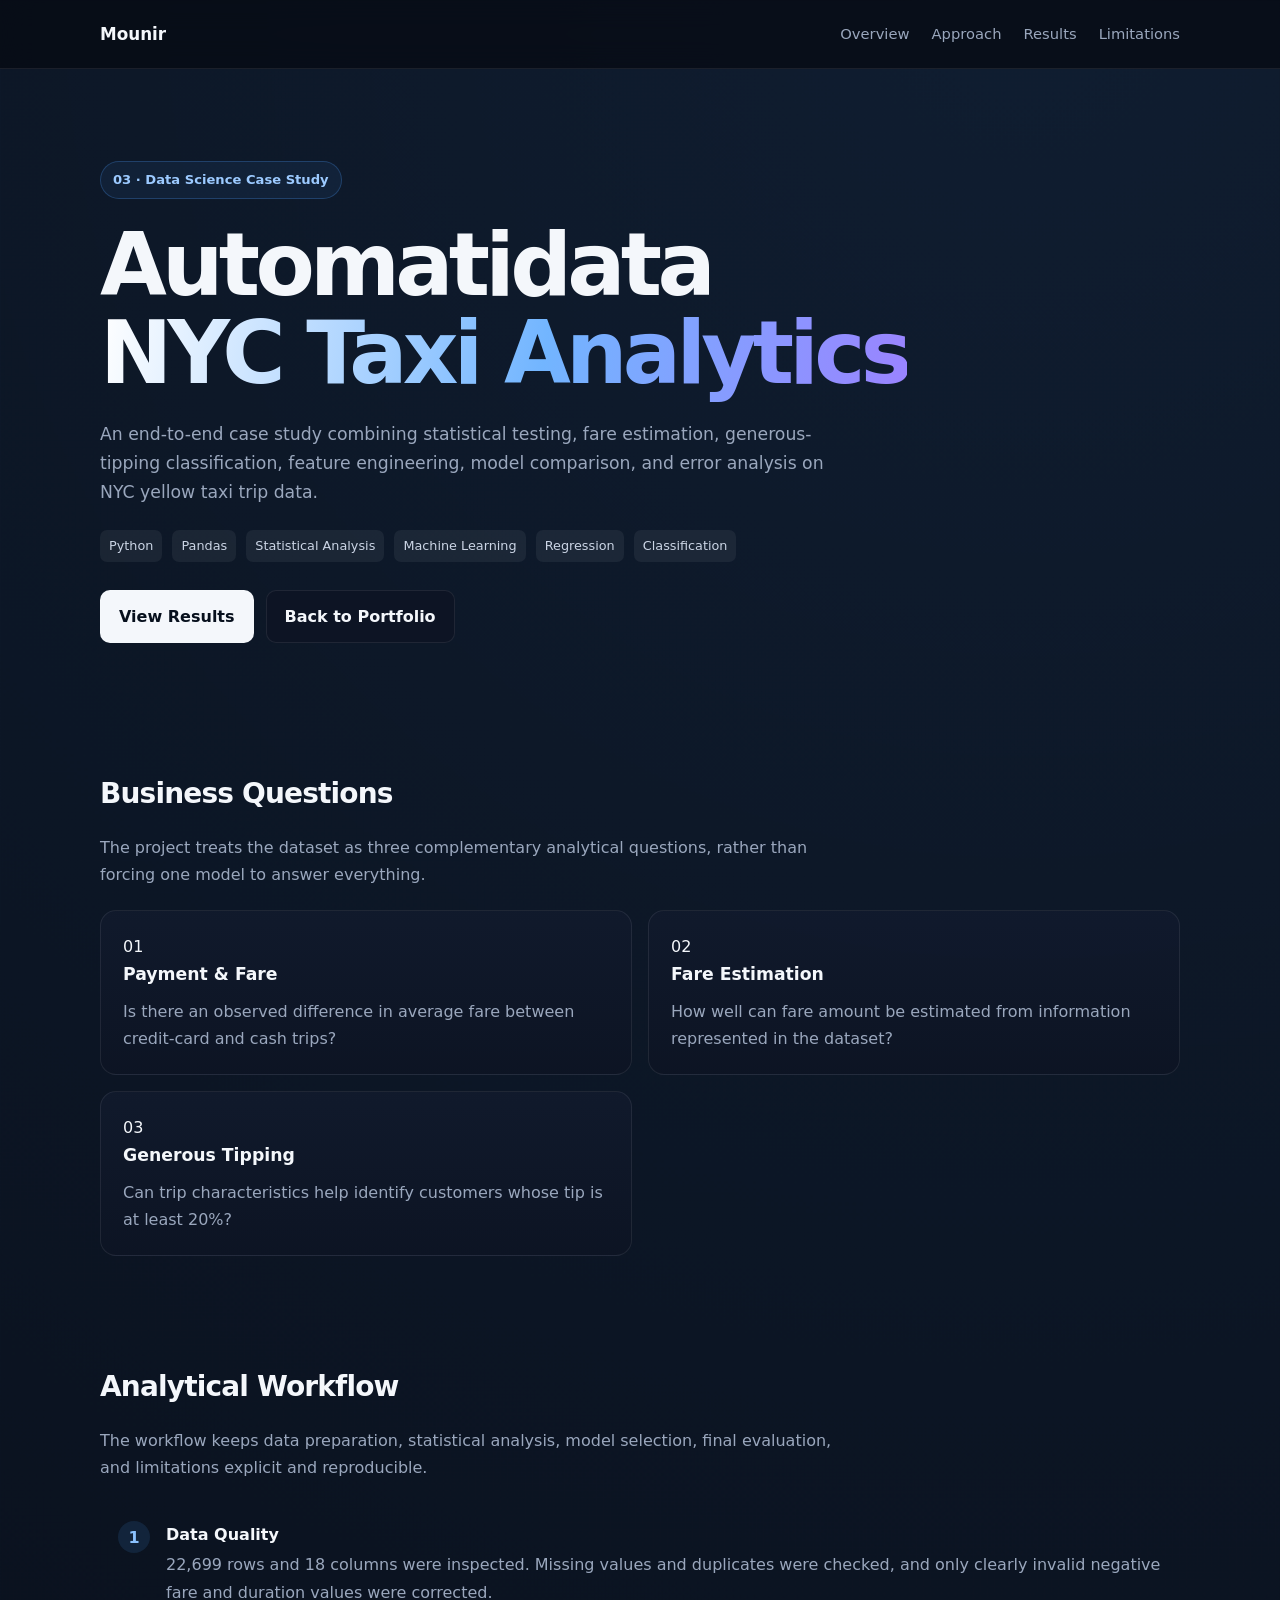
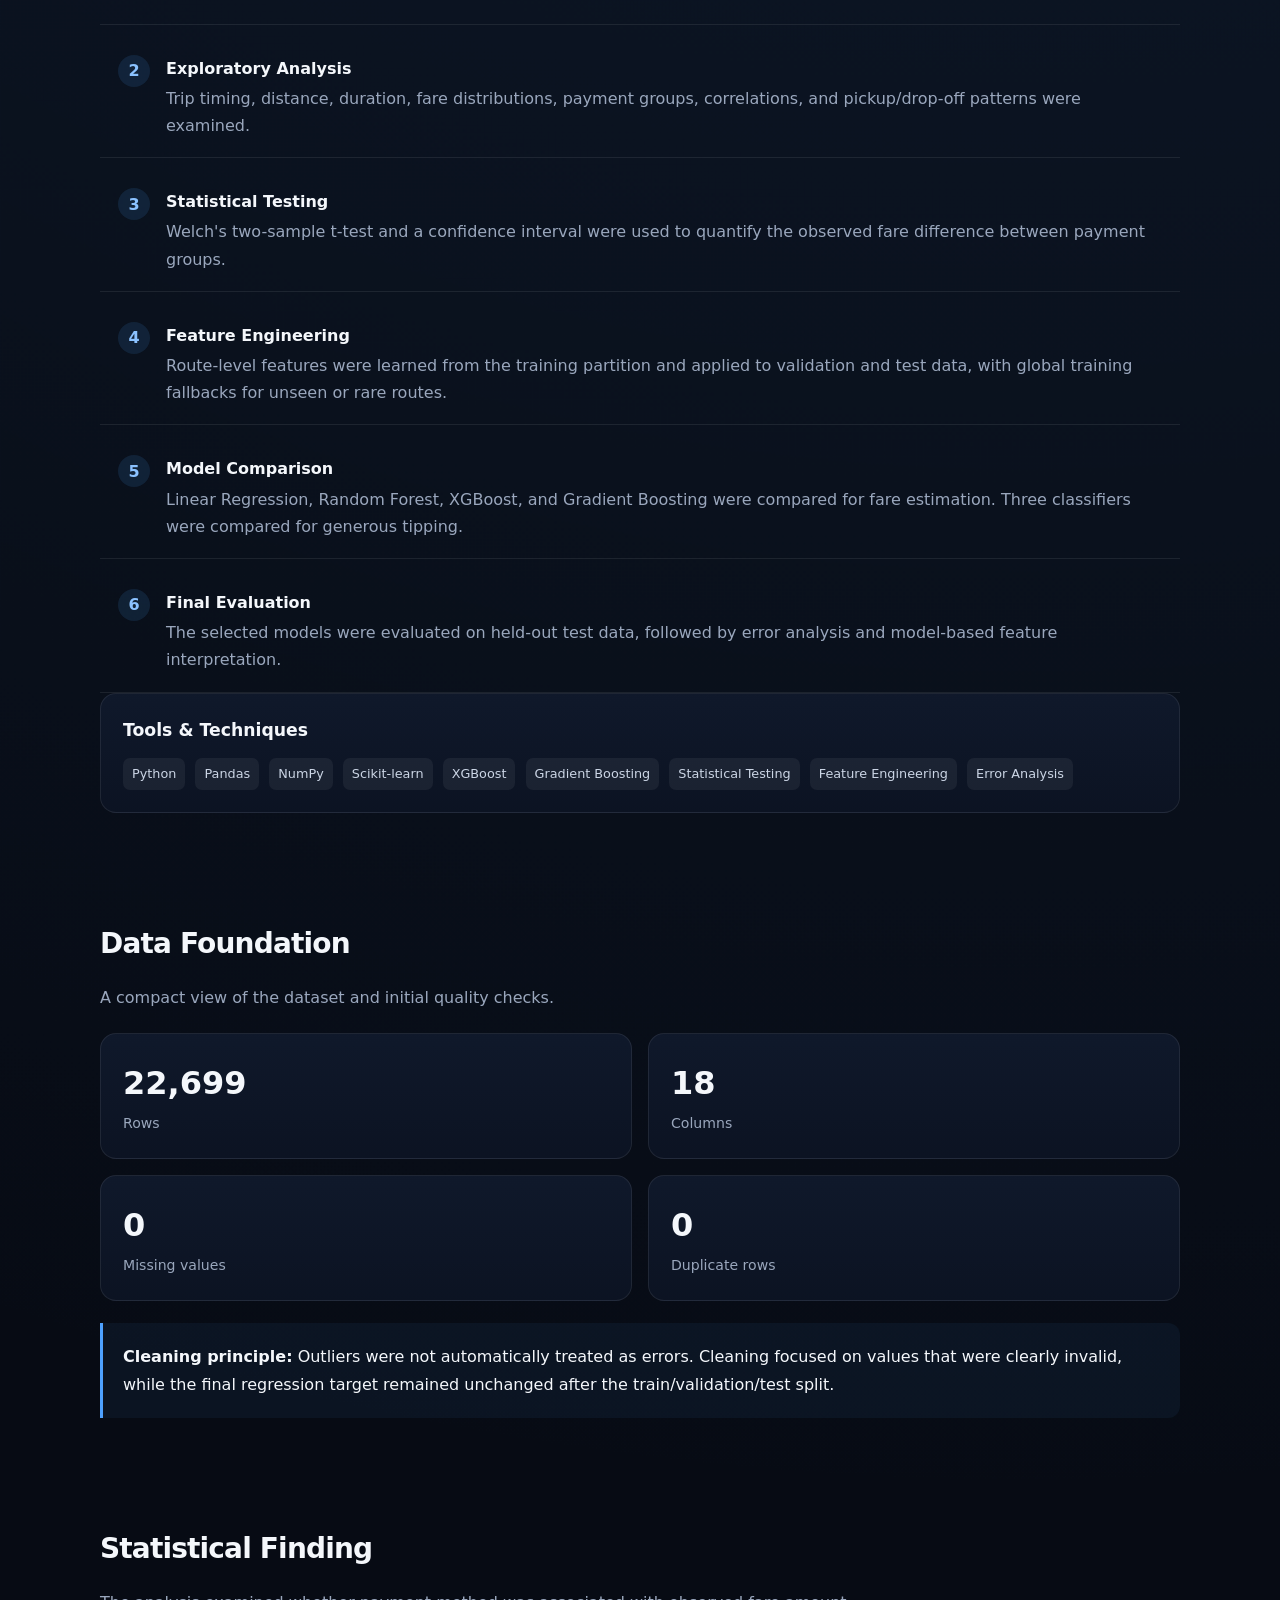
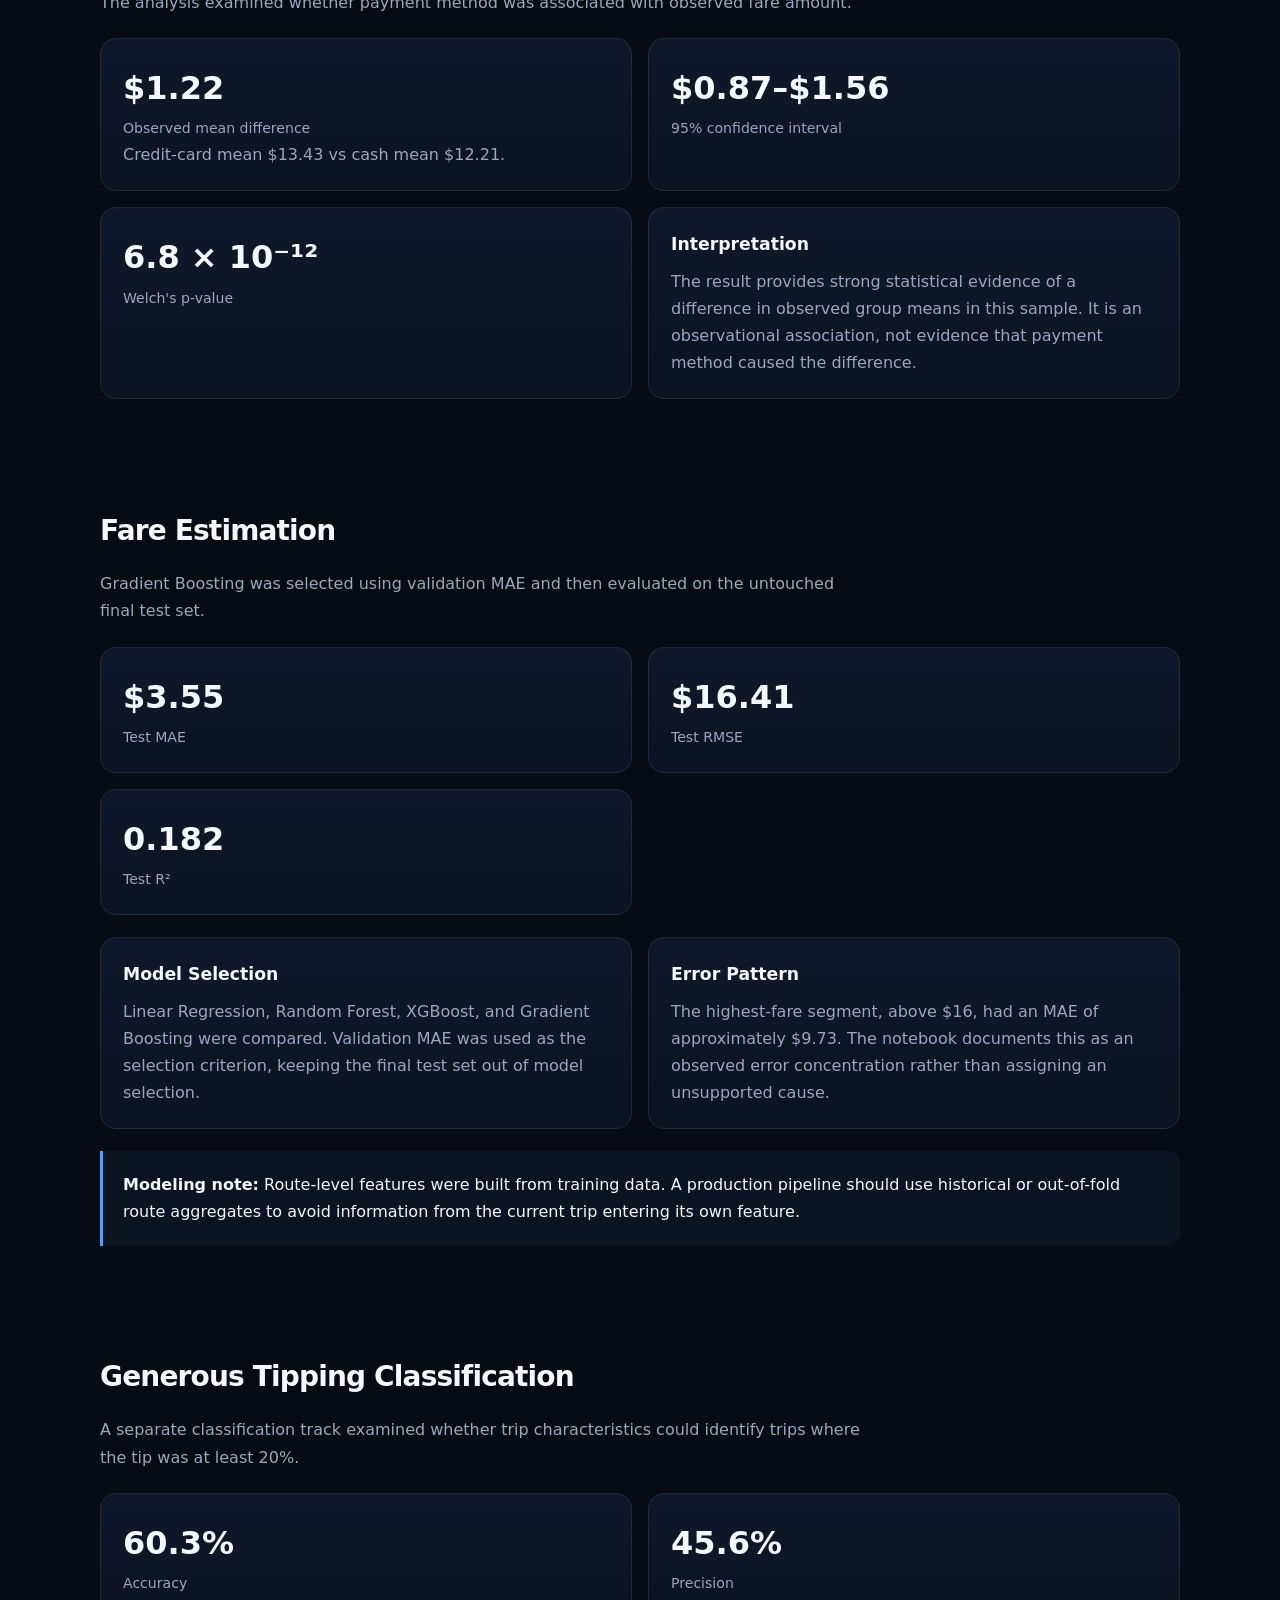
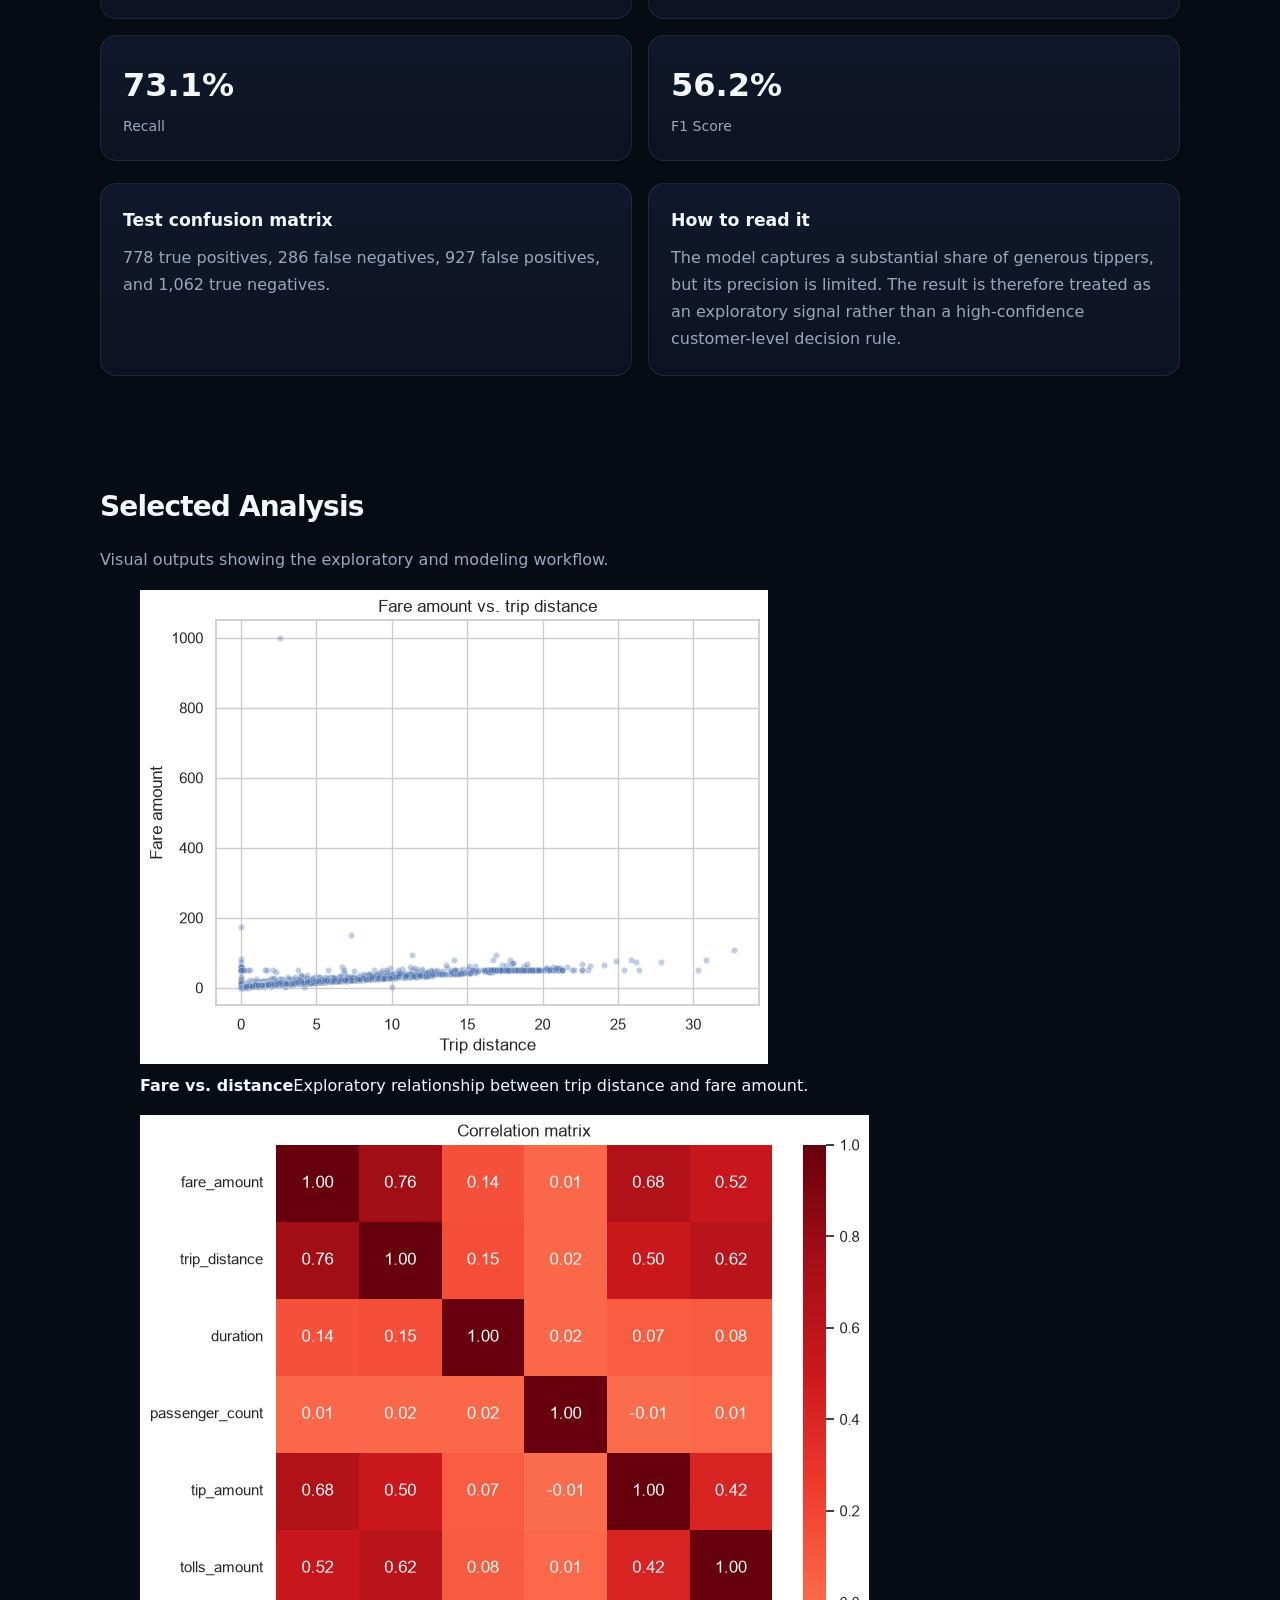
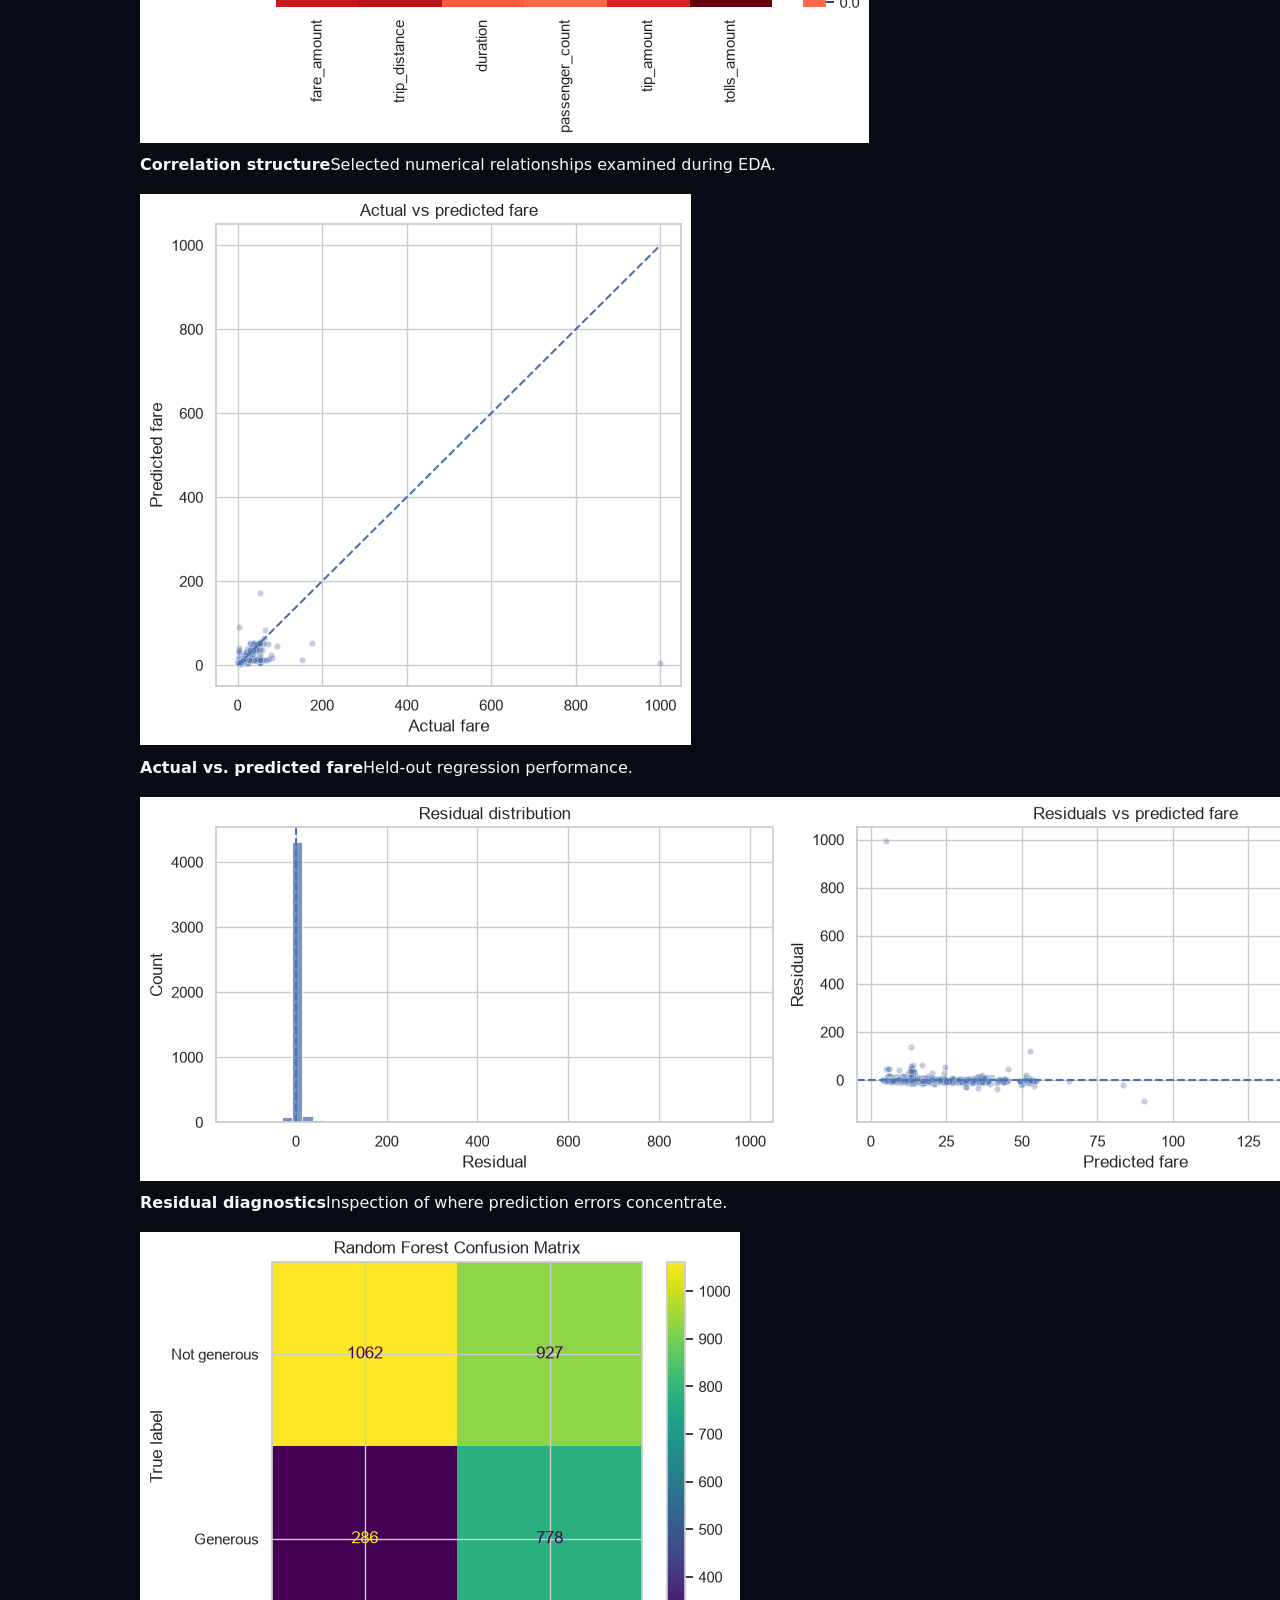
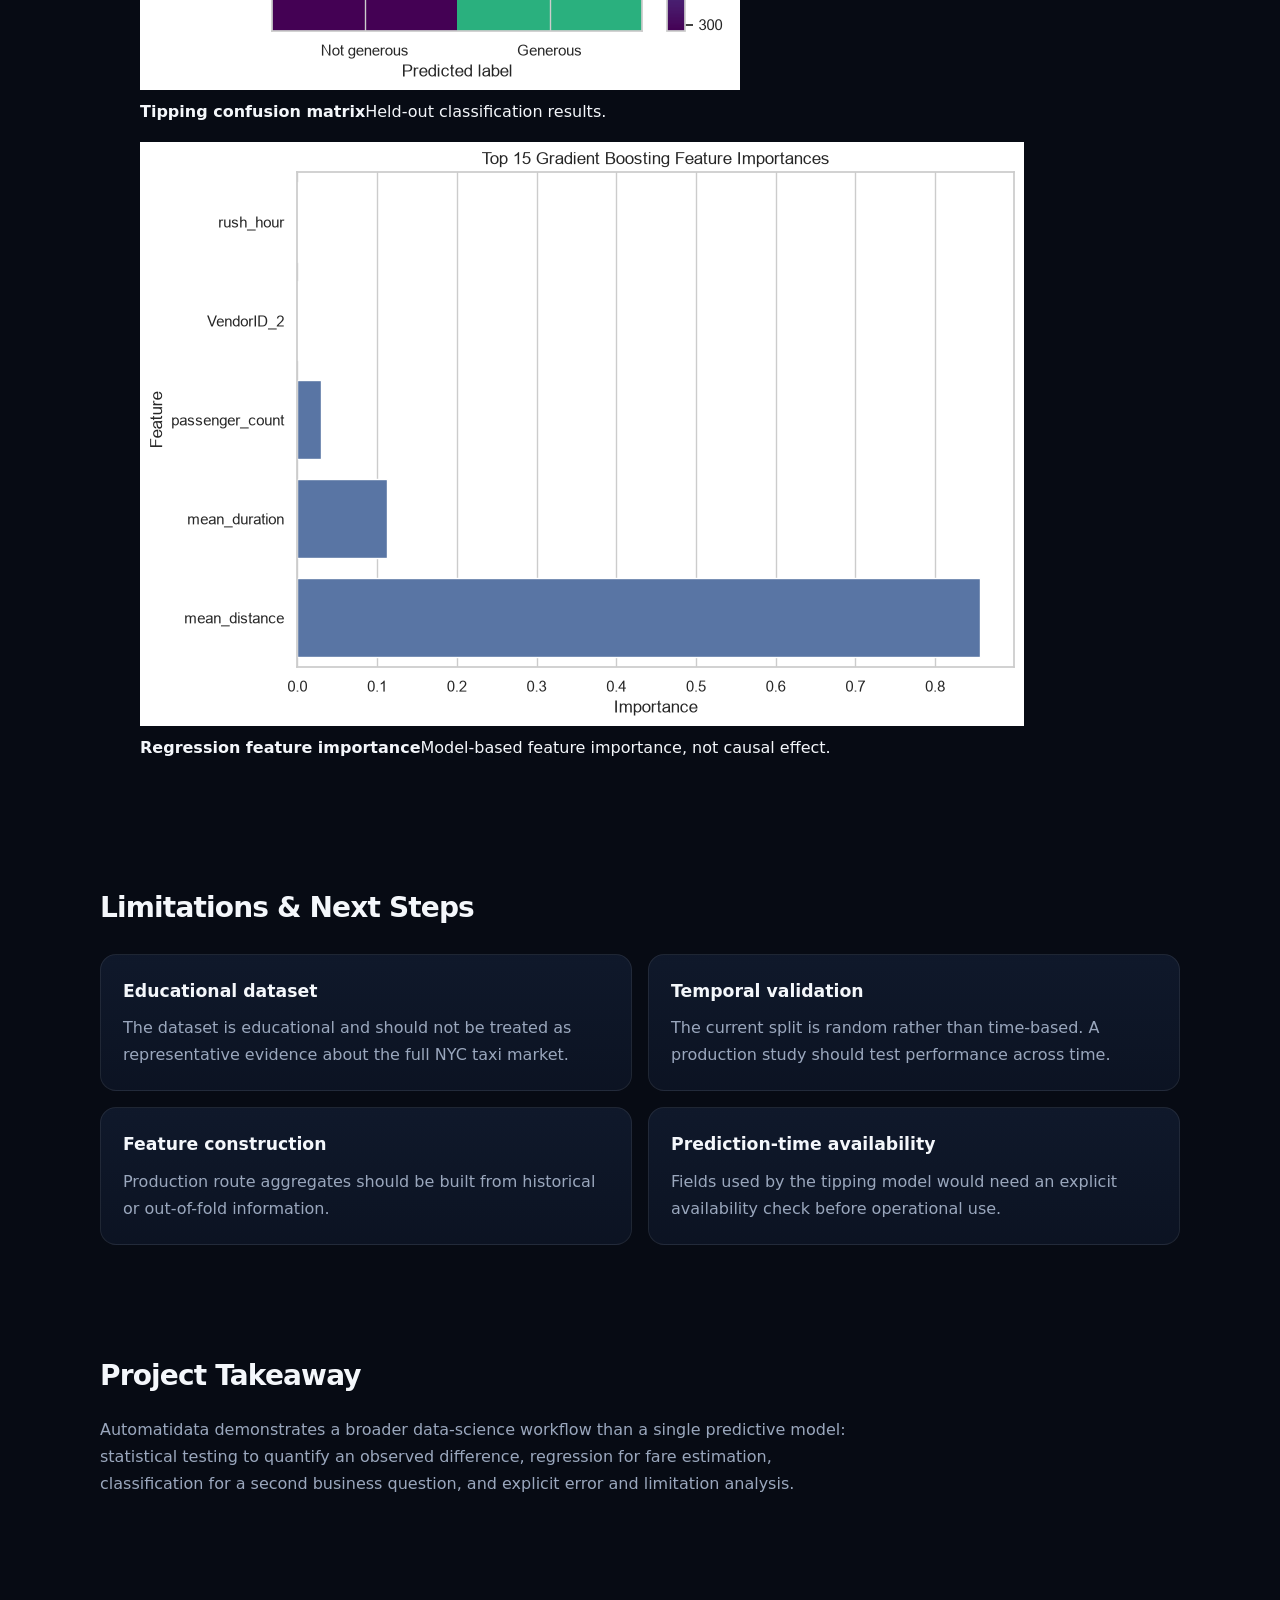
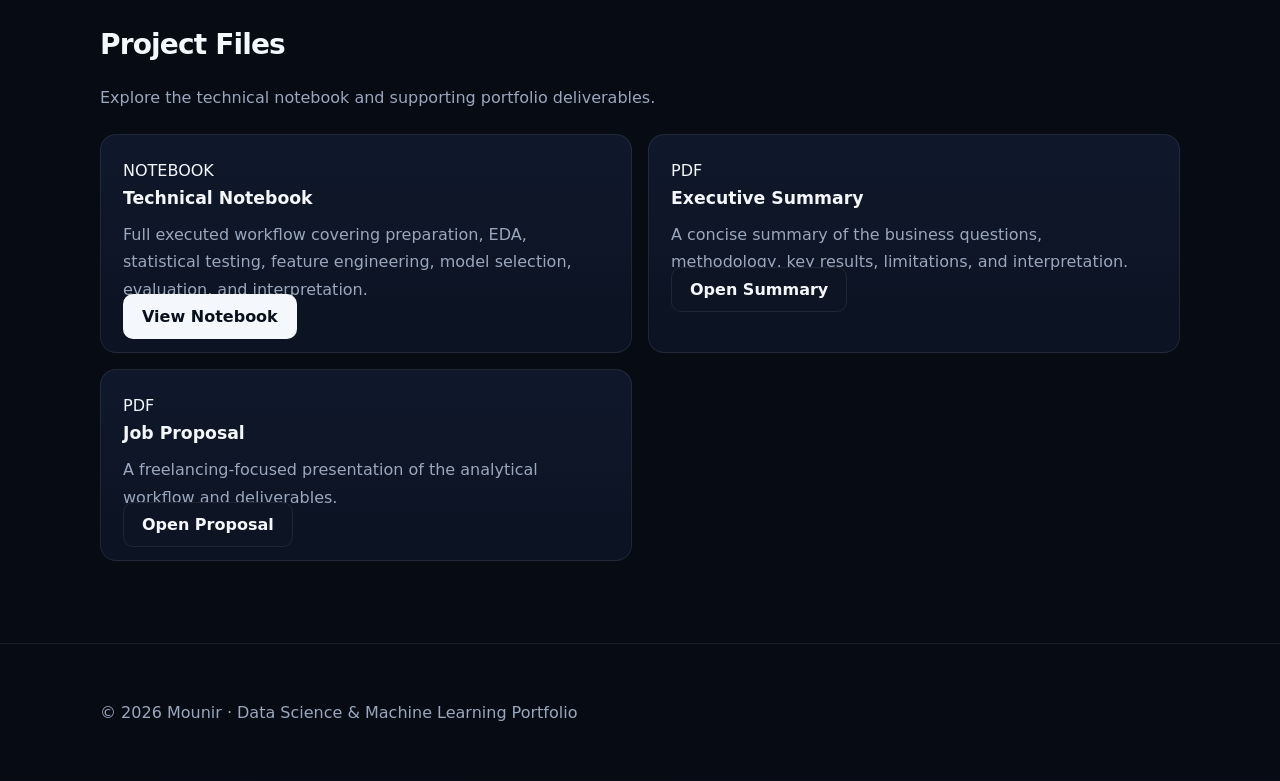
==== projects/automatidata.html @ 01fcb375 "Add files via upload" ====
<!DOCTYPE html>
<html lang="en">
<head>
<meta charset="UTF-8">
<meta name="viewport" content="width=device-width, initial-scale=1.0">
<title>Automatidata | NYC Taxi Analytics | Mounir</title>
<link rel="stylesheet" href="../assets/css/project.css">
<link rel="stylesheet" href="../assets/css/automatidata.css">
</head>
<body class="automatidata-page">

<nav class="nav">
  <div class="container nav-inner">
    <a class="logo" href="../index.html">Mounir</a>
    <div class="nav-links">
      <a href="#overview">Overview</a>
      <a href="#approach">Approach</a>
      <a href="#results">Results</a>
      <a href="#limitations">Limitations</a>
    </div>
  </div>
</nav>

<header class="hero auto-hero">
  <div class="container">
    <span class="eyebrow">03 · Data Science Case Study</span>
    <h1>Automatidata<br><span class="gradient">NYC Taxi Analytics</span></h1>
    <p>
      An end-to-end case study combining statistical testing, fare estimation,
      generous-tipping classification, feature engineering, model comparison,
      and error analysis on NYC yellow taxi trip data.
    </p>

    <div class="auto-tags">
      <span class="tag">Python</span>
      <span class="tag">Pandas</span>
      <span class="tag">Statistical Analysis</span>
      <span class="tag">Machine Learning</span>
      <span class="tag">Regression</span>
      <span class="tag">Classification</span>
    </div>

    <div class="actions">
      <a class="btn primary auto-primary" href="#results">View Results</a>
      <a class="btn" href="../index.html">Back to Portfolio</a>
    </div>
  </div>
</header>

<main>

<section class="section" id="overview">
  <div class="container">
    <h2>Business Questions</h2>
    <p class="section-intro">
      The project treats the dataset as three complementary analytical questions,
      rather than forcing one model to answer everything.
    </p>

    <div class="grid auto-grid">
      <div class="card auto-card">
        <span class="auto-number">01</span>
        <h3>Payment & Fare</h3>
        <p>Is there an observed difference in average fare between credit-card and cash trips?</p>
      </div>
      <div class="card auto-card">
        <span class="auto-number">02</span>
        <h3>Fare Estimation</h3>
        <p>How well can fare amount be estimated from information represented in the dataset?</p>
      </div>
      <div class="card auto-card">
        <span class="auto-number">03</span>
        <h3>Generous Tipping</h3>
        <p>Can trip characteristics help identify customers whose tip is at least 20%?</p>
      </div>
    </div>
  </div>
</section>

<section class="section" id="approach">
  <div class="container">
    <h2>Analytical Workflow</h2>
    <p class="section-intro">
      The workflow keeps data preparation, statistical analysis, model selection,
      final evaluation, and limitations explicit and reproducible.
    </p>

    <div class="steps">
      <div class="step auto-step"><div class="num">1</div><div><strong>Data Quality</strong><p>22,699 rows and 18 columns were inspected. Missing values and duplicates were checked, and only clearly invalid negative fare and duration values were corrected.</p></div></div>
      <div class="step auto-step"><div class="num">2</div><div><strong>Exploratory Analysis</strong><p>Trip timing, distance, duration, fare distributions, payment groups, correlations, and pickup/drop-off patterns were examined.</p></div></div>
      <div class="step auto-step"><div class="num">3</div><div><strong>Statistical Testing</strong><p>Welch's two-sample t-test and a confidence interval were used to quantify the observed fare difference between payment groups.</p></div></div>
      <div class="step auto-step"><div class="num">4</div><div><strong>Feature Engineering</strong><p>Route-level features were learned from the training partition and applied to validation and test data, with global training fallbacks for unseen or rare routes.</p></div></div>
      <div class="step auto-step"><div class="num">5</div><div><strong>Model Comparison</strong><p>Linear Regression, Random Forest, XGBoost, and Gradient Boosting were compared for fare estimation. Three classifiers were compared for generous tipping.</p></div></div>
      <div class="step auto-step"><div class="num">6</div><div><strong>Final Evaluation</strong><p>The selected models were evaluated on held-out test data, followed by error analysis and model-based feature interpretation.</p></div></div>
    </div>

    <div class="card auto-tools">
      <h3>Tools & Techniques</h3>
      <span class="tag">Python</span>
      <span class="tag">Pandas</span>
      <span class="tag">NumPy</span>
      <span class="tag">Scikit-learn</span>
      <span class="tag">XGBoost</span>
      <span class="tag">Gradient Boosting</span>
      <span class="tag">Statistical Testing</span>
      <span class="tag">Feature Engineering</span>
      <span class="tag">Error Analysis</span>
    </div>
  </div>
</section>

<section class="section">
  <div class="container">
    <h2>Data Foundation</h2>
    <p class="section-intro">A compact view of the dataset and initial quality checks.</p>

    <div class="grid auto-grid">
      <div class="card metric-card"><div class="metric">22,699</div><div class="metric-label">Rows</div></div>
      <div class="card metric-card"><div class="metric">18</div><div class="metric-label">Columns</div></div>
      <div class="card metric-card"><div class="metric">0</div><div class="metric-label">Missing values</div></div>
      <div class="card metric-card"><div class="metric">0</div><div class="metric-label">Duplicate rows</div></div>
    </div>

    <div class="callout auto-callout">
      <strong>Cleaning principle:</strong>
      Outliers were not automatically treated as errors. Cleaning focused on values that were clearly invalid,
      while the final regression target remained unchanged after the train/validation/test split.
    </div>
  </div>
</section>

<section class="section">
  <div class="container">
    <h2>Statistical Finding</h2>
    <p class="section-intro">
      The analysis examined whether payment method was associated with observed fare amount.
    </p>

    <div class="grid auto-grid">
      <div class="card metric-card">
        <div class="metric">$1.22</div>
        <div class="metric-label">Observed mean difference</div>
        <p class="small-note">Credit-card mean $13.43 vs cash mean $12.21.</p>
      </div>
      <div class="card metric-card">
        <div class="metric">$0.87–$1.56</div>
        <div class="metric-label">95% confidence interval</div>
      </div>
      <div class="card metric-card">
        <div class="metric">6.8 × 10⁻¹²</div>
        <div class="metric-label">Welch's p-value</div>
      </div>
      <div class="card">
        <h3>Interpretation</h3>
        <p>The result provides strong statistical evidence of a difference in observed group means in this sample. It is an observational association, not evidence that payment method caused the difference.</p>
      </div>
    </div>
  </div>
</section>

<section class="section" id="results">
  <div class="container">
    <h2>Fare Estimation</h2>
    <p class="section-intro">
      Gradient Boosting was selected using validation MAE and then evaluated on the untouched final test set.
    </p>

    <div class="grid auto-grid">
      <div class="card metric-card"><div class="metric">$3.55</div><div class="metric-label">Test MAE</div></div>
      <div class="card metric-card"><div class="metric">$16.41</div><div class="metric-label">Test RMSE</div></div>
      <div class="card metric-card"><div class="metric">0.182</div><div class="metric-label">Test R²</div></div>
    </div>

    <div class="grid">
      <div class="card">
        <h3>Model Selection</h3>
        <p>
          Linear Regression, Random Forest, XGBoost, and Gradient Boosting were compared.
          Validation MAE was used as the selection criterion, keeping the final test set out of model selection.
        </p>
      </div>
      <div class="card">
        <h3>Error Pattern</h3>
        <p>
          The highest-fare segment, above $16, had an MAE of approximately $9.73.
          The notebook documents this as an observed error concentration rather than assigning an unsupported cause.
        </p>
      </div>
    </div>

    <div class="callout auto-callout">
      <strong>Modeling note:</strong>
      Route-level features were built from training data. A production pipeline should use historical or
      out-of-fold route aggregates to avoid information from the current trip entering its own feature.
    </div>
  </div>
</section>

<section class="section">
  <div class="container">
    <h2>Generous Tipping Classification</h2>
    <p class="section-intro">
      A separate classification track examined whether trip characteristics could identify trips where the tip was at least 20%.
    </p>

    <div class="grid auto-grid">
      <div class="card metric-card"><div class="metric">60.3%</div><div class="metric-label">Accuracy</div></div>
      <div class="card metric-card"><div class="metric">45.6%</div><div class="metric-label">Precision</div></div>
      <div class="card metric-card"><div class="metric">73.1%</div><div class="metric-label">Recall</div></div>
      <div class="card metric-card"><div class="metric">56.2%</div><div class="metric-label">F1 Score</div></div>
    </div>

    <div class="grid">
      <div class="card">
        <h3>Test confusion matrix</h3>
        <p>778 true positives, 286 false negatives, 927 false positives, and 1,062 true negatives.</p>
      </div>
      <div class="card">
        <h3>How to read it</h3>
        <p>The model captures a substantial share of generous tippers, but its precision is limited. The result is therefore treated as an exploratory signal rather than a high-confidence customer-level decision rule.</p>
      </div>
    </div>
  </div>
</section>

<section class="section">
  <div class="container">
    <h2>Selected Analysis</h2>
    <p class="section-intro">Visual outputs showing the exploratory and modeling workflow.</p>

    <div class="auto-gallery">
      <figure class="auto-image-card">
        <img src="../project-files/automatidata/images/fare_vs_distance.png" alt="Fare versus trip distance">
        <figcaption><strong>Fare vs. distance</strong><span>Exploratory relationship between trip distance and fare amount.</span></figcaption>
      </figure>
      <figure class="auto-image-card">
        <img src="../project-files/automatidata/images/correlation_matrix.png" alt="Correlation matrix">
        <figcaption><strong>Correlation structure</strong><span>Selected numerical relationships examined during EDA.</span></figcaption>
      </figure>
      <figure class="auto-image-card">
        <img src="../project-files/automatidata/images/regression_actual_vs_predicted.png" alt="Actual versus predicted fare">
        <figcaption><strong>Actual vs. predicted fare</strong><span>Held-out regression performance.</span></figcaption>
      </figure>
      <figure class="auto-image-card">
        <img src="../project-files/automatidata/images/regression_residual_diagnostics.png" alt="Regression residual diagnostics">
        <figcaption><strong>Residual diagnostics</strong><span>Inspection of where prediction errors concentrate.</span></figcaption>
      </figure>
      <figure class="auto-image-card">
        <img src="../project-files/automatidata/images/tipping_confusion_matrix.png" alt="Tipping confusion matrix">
        <figcaption><strong>Tipping confusion matrix</strong><span>Held-out classification results.</span></figcaption>
      </figure>
      <figure class="auto-image-card">
        <img src="../project-files/automatidata/images/regression_feature_importance.png" alt="Regression feature importance">
        <figcaption><strong>Regression feature importance</strong><span>Model-based feature importance, not causal effect.</span></figcaption>
      </figure>
    </div>
  </div>
</section>

<section class="section" id="limitations">
  <div class="container">
    <h2>Limitations & Next Steps</h2>

    <div class="grid">
      <div class="card">
        <h3>Educational dataset</h3>
        <p>The dataset is educational and should not be treated as representative evidence about the full NYC taxi market.</p>
      </div>
      <div class="card">
        <h3>Temporal validation</h3>
        <p>The current split is random rather than time-based. A production study should test performance across time.</p>
      </div>
      <div class="card">
        <h3>Feature construction</h3>
        <p>Production route aggregates should be built from historical or out-of-fold information.</p>
      </div>
      <div class="card">
        <h3>Prediction-time availability</h3>
        <p>Fields used by the tipping model would need an explicit availability check before operational use.</p>
      </div>
    </div>
  </div>
</section>

<section class="section">
  <div class="container">
    <h2>Project Takeaway</h2>
    <p class="section-intro">
      Automatidata demonstrates a broader data-science workflow than a single predictive model:
      statistical testing to quantify an observed difference, regression for fare estimation,
      classification for a second business question, and explicit error and limitation analysis.
    </p>
  </div>
</section>

<section class="section auto-files">
  <div class="container">
    <h2>Project Files</h2>
    <p class="section-intro">Explore the technical notebook and supporting portfolio deliverables.</p>

    <div class="grid">
      <div class="card file-card">
        <span class="file-badge">NOTEBOOK</span>
        <h3>Technical Notebook</h3>
        <p>Full executed workflow covering preparation, EDA, statistical testing, feature engineering, model selection, evaluation, and interpretation.</p>
        <a class="btn primary auto-primary" href="https://github.com/MOUni1r/MOUni1r.github.io/blob/main/project-files/automatidata/Automatidata_Project.ipynb" target="_blank">View Notebook</a>
      </div>

      <div class="card file-card">
        <span class="file-badge summary-badge">PDF</span>
        <h3>Executive Summary</h3>
        <p>A concise summary of the business questions, methodology, key results, limitations, and interpretation.</p>
        <a class="btn" href="../project-files/automatidata/Executive_Summary.pdf" target="_blank">Open Summary</a>
      </div>

      <div class="card file-card">
        <span class="file-badge proposal-badge">PDF</span>
        <h3>Job Proposal</h3>
        <p>A freelancing-focused presentation of the analytical workflow and deliverables.</p>
        <a class="btn" href="../project-files/automatidata/Job_Proposal.pdf" target="_blank">Open Proposal</a>
      </div>
    </div>
  </div>
</section>

</main>

<footer class="footer">
  <div class="container">
    <div>© 2026 Mounir · Data Science & Machine Learning Portfolio</div>
  </div>
</footer>

</body>
</html>
---- assets/css/project.css ----
:root{
  --bg:#070b14;
  --panel:#0d1424;
  --panel-2:#111a2d;
  --text:#f4f7fb;
  --muted:#9aa7bd;
  --line:rgba(255,255,255,.08);
  --accent:#4ea1ff;
  --accent-2:#7b61ff;
}
*{box-sizing:border-box}
html{scroll-behavior:smooth}
body{
  margin:0;
  font-family:Inter,system-ui,-apple-system,BlinkMacSystemFont,"Segoe UI",sans-serif;
  background:radial-gradient(circle at 80% 0%,rgba(78,161,255,.12),transparent 30%),var(--bg);
  color:var(--text);
  line-height:1.7;
}
a{color:inherit;text-decoration:none}
.container{width:min(1080px,92%);margin:auto}
.nav{
  position:sticky;top:0;z-index:10;
  backdrop-filter:blur(14px);
  background:rgba(7,11,20,.78);
  border-bottom:1px solid var(--line);
}
.nav-inner{height:68px;display:flex;align-items:center;justify-content:space-between}
.logo{font-weight:800;font-size:1.05rem}
.nav-links{display:flex;gap:22px;color:var(--muted);font-size:.92rem}
.nav-links a:hover{color:var(--text)}
.hero{padding:92px 0 62px}
.eyebrow{
  display:inline-block;padding:7px 12px;border:1px solid rgba(78,161,255,.25);
  border-radius:999px;color:#9ccaff;background:rgba(78,161,255,.07);
  font-size:.82rem;font-weight:700
}
h1{font-size:clamp(2.6rem,7vw,5.4rem);line-height:1.02;letter-spacing:-.055em;margin:22px 0}
.gradient{background:linear-gradient(100deg,#fff,#72b5ff 55%,#9a83ff);-webkit-background-clip:text;background-clip:text;color:transparent}
.hero p{max-width:760px;color:var(--muted);font-size:1.08rem}
.actions{display:flex;gap:12px;flex-wrap:wrap;margin-top:28px}
.btn{
  padding:12px 18px;border-radius:10px;border:1px solid var(--line);
  background:var(--panel);font-weight:700
}
.btn.primary{background:#f4f7fb;color:#07101d}
.btn:hover{transform:translateY(-1px)}
.section{padding:42px 0}
.section h2{font-size:1.75rem;letter-spacing:-.03em;margin-bottom:8px}
.section-intro{color:var(--muted);max-width:760px}
.grid{display:grid;grid-template-columns:repeat(2,minmax(0,1fr));gap:16px;margin-top:22px}
.card{
  background:linear-gradient(180deg,rgba(17,26,45,.9),rgba(13,20,36,.9));
  border:1px solid var(--line);border-radius:16px;padding:22px
}
.card h3{margin:0 0 8px;font-size:1.08rem}
.card p{margin:0;color:var(--muted)}
.metric{font-size:2rem;font-weight:800;margin-bottom:2px}
.metric-label{color:var(--muted);font-size:.88rem}
.tag{
  display:inline-block;margin:5px 5px 0 0;padding:5px 9px;border-radius:7px;
  background:rgba(255,255,255,.06);color:#cbd5e5;font-size:.8rem
}
.steps{display:grid;gap:12px;margin-top:22px}
.step{display:flex;gap:16px;padding:18px;border-bottom:1px solid var(--line)}
.num{
  min-width:32px;height:32px;border-radius:50%;display:grid;place-items:center;
  background:rgba(78,161,255,.12);color:#8bc2ff;font-weight:800
}
.step p{margin:3px 0 0;color:var(--muted)}
.callout{
  margin-top:22px;padding:20px;border-left:3px solid var(--accent);
  background:rgba(78,161,255,.06);border-radius:0 12px 12px 0
}
.footer{padding:55px 0;color:var(--muted);border-top:1px solid var(--line);margin-top:40px}
@media(max-width:720px){
  .nav-links{gap:10px;font-size:.78rem}
  .grid{grid-template-columns:1fr}
  .hero{padding-top:65px}
}
---- assets/css/automatidata.css ----
.tags{display:flex;flex-wrap:wrap;gap:0;margin-top:18px;}
.stat-grid{
  display:grid;
  grid-template-columns:repeat(3,minmax(0,1fr));
  gap:16px;
  margin-top:22px;
}
.stat-card{
  background:linear-gradient(180deg,rgba(17,26,45,.9),rgba(13,20,36,.9));
  border:1px solid var(--line);
  border-radius:16px;
  padding:22px;
}
.stat-card .metric{
  font-size:2rem;
  font-weight:800;
}
.stat-card .metric-label{
  color:var(--muted);
  font-size:.88rem;
}
.analysis-grid{
  display:grid;
  grid-template-columns:repeat(2,minmax(0,1fr));
  gap:16px;
  margin-top:22px;
}
.image-card{
  overflow:hidden;
  padding:12px;
}
.image-card img{
  display:block;
  width:100%;
  height:auto;
  border-radius:10px;
  background:#070b14;
}
.caption{
  color:var(--muted);
  font-size:.86rem;
  padding:10px 5px 2px;
}
.file-grid{
  display:grid;
  grid-template-columns:repeat(3,minmax(0,1fr));
  gap:16px;
  margin-top:22px;
}
.file-grid .card{
  display:flex;
  flex-direction:column;
  align-items:flex-start;
}
.file-grid .btn{
  margin-top:14px;
}
.card ul{
  margin-top:8px;
}
@media(max-width:800px){
  .stat-grid,
  .analysis-grid,
  .file-grid{
    grid-template-columns:1fr;
  }
}
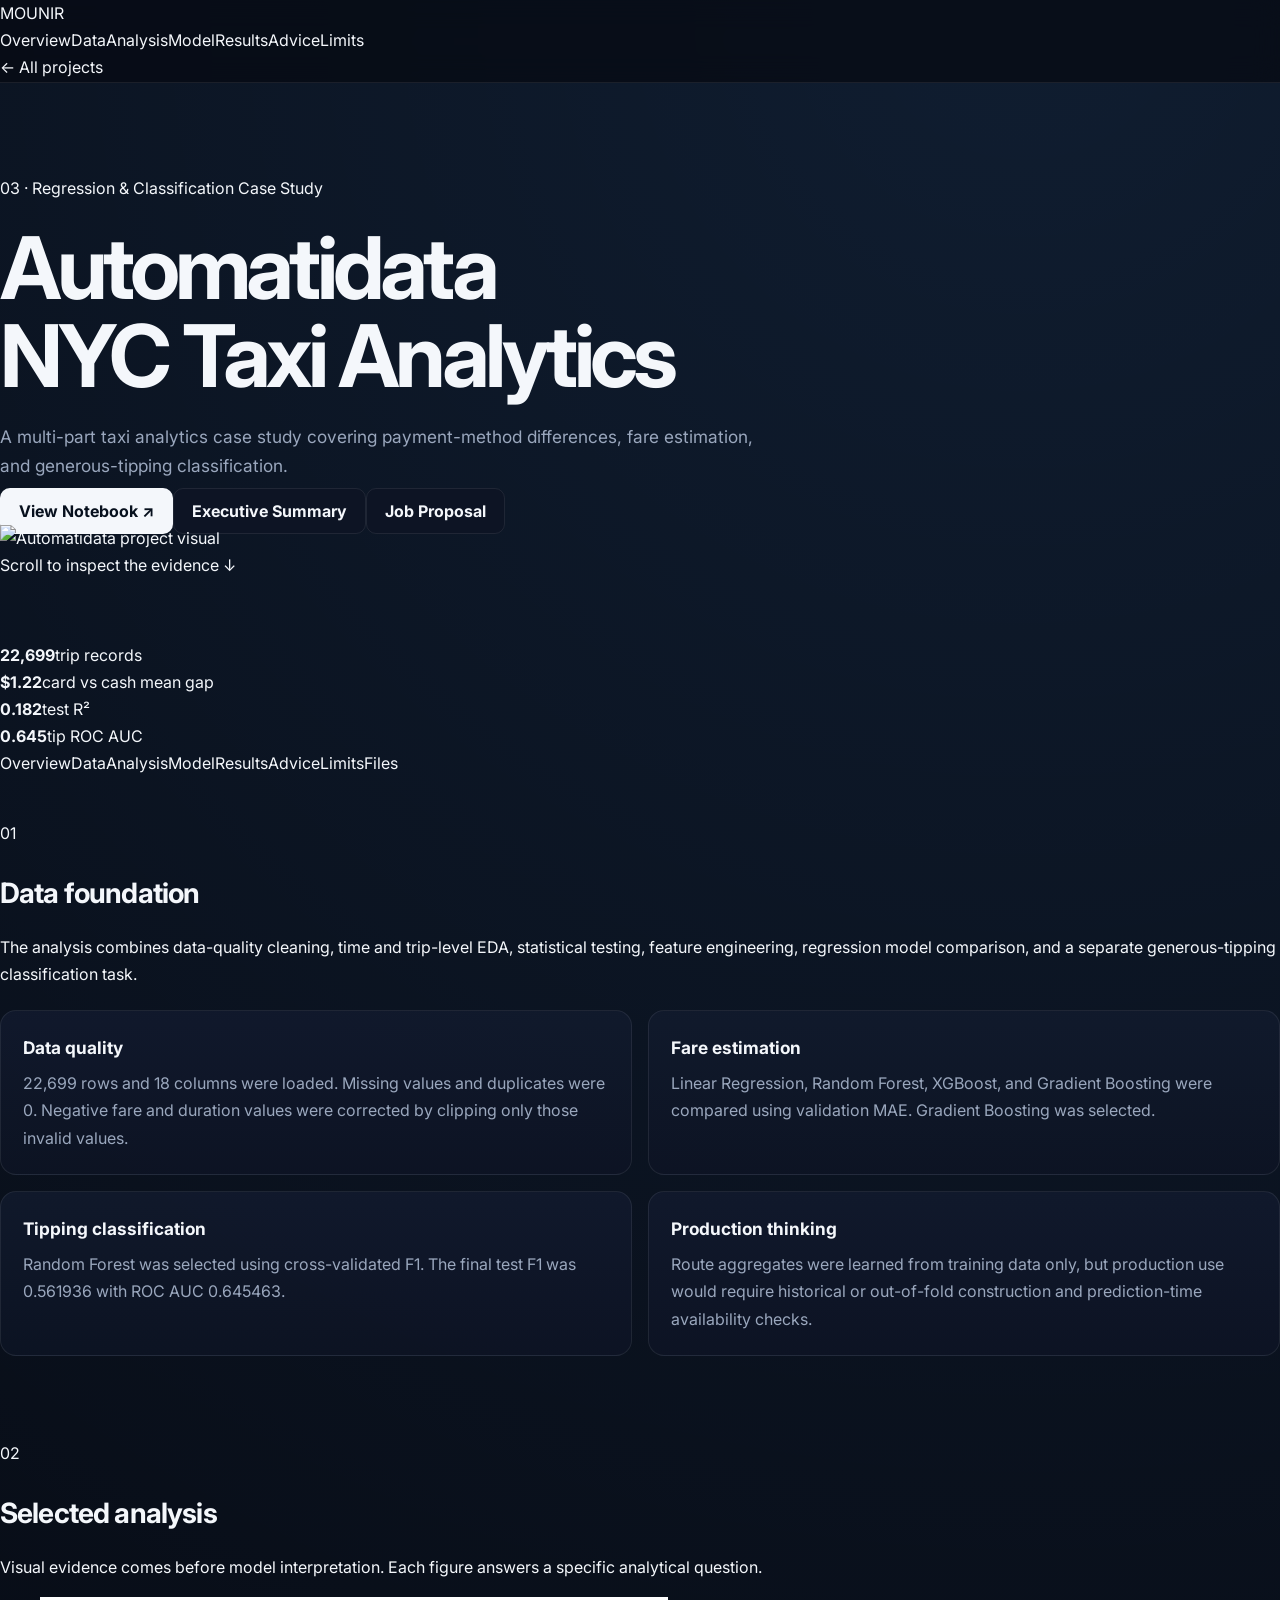
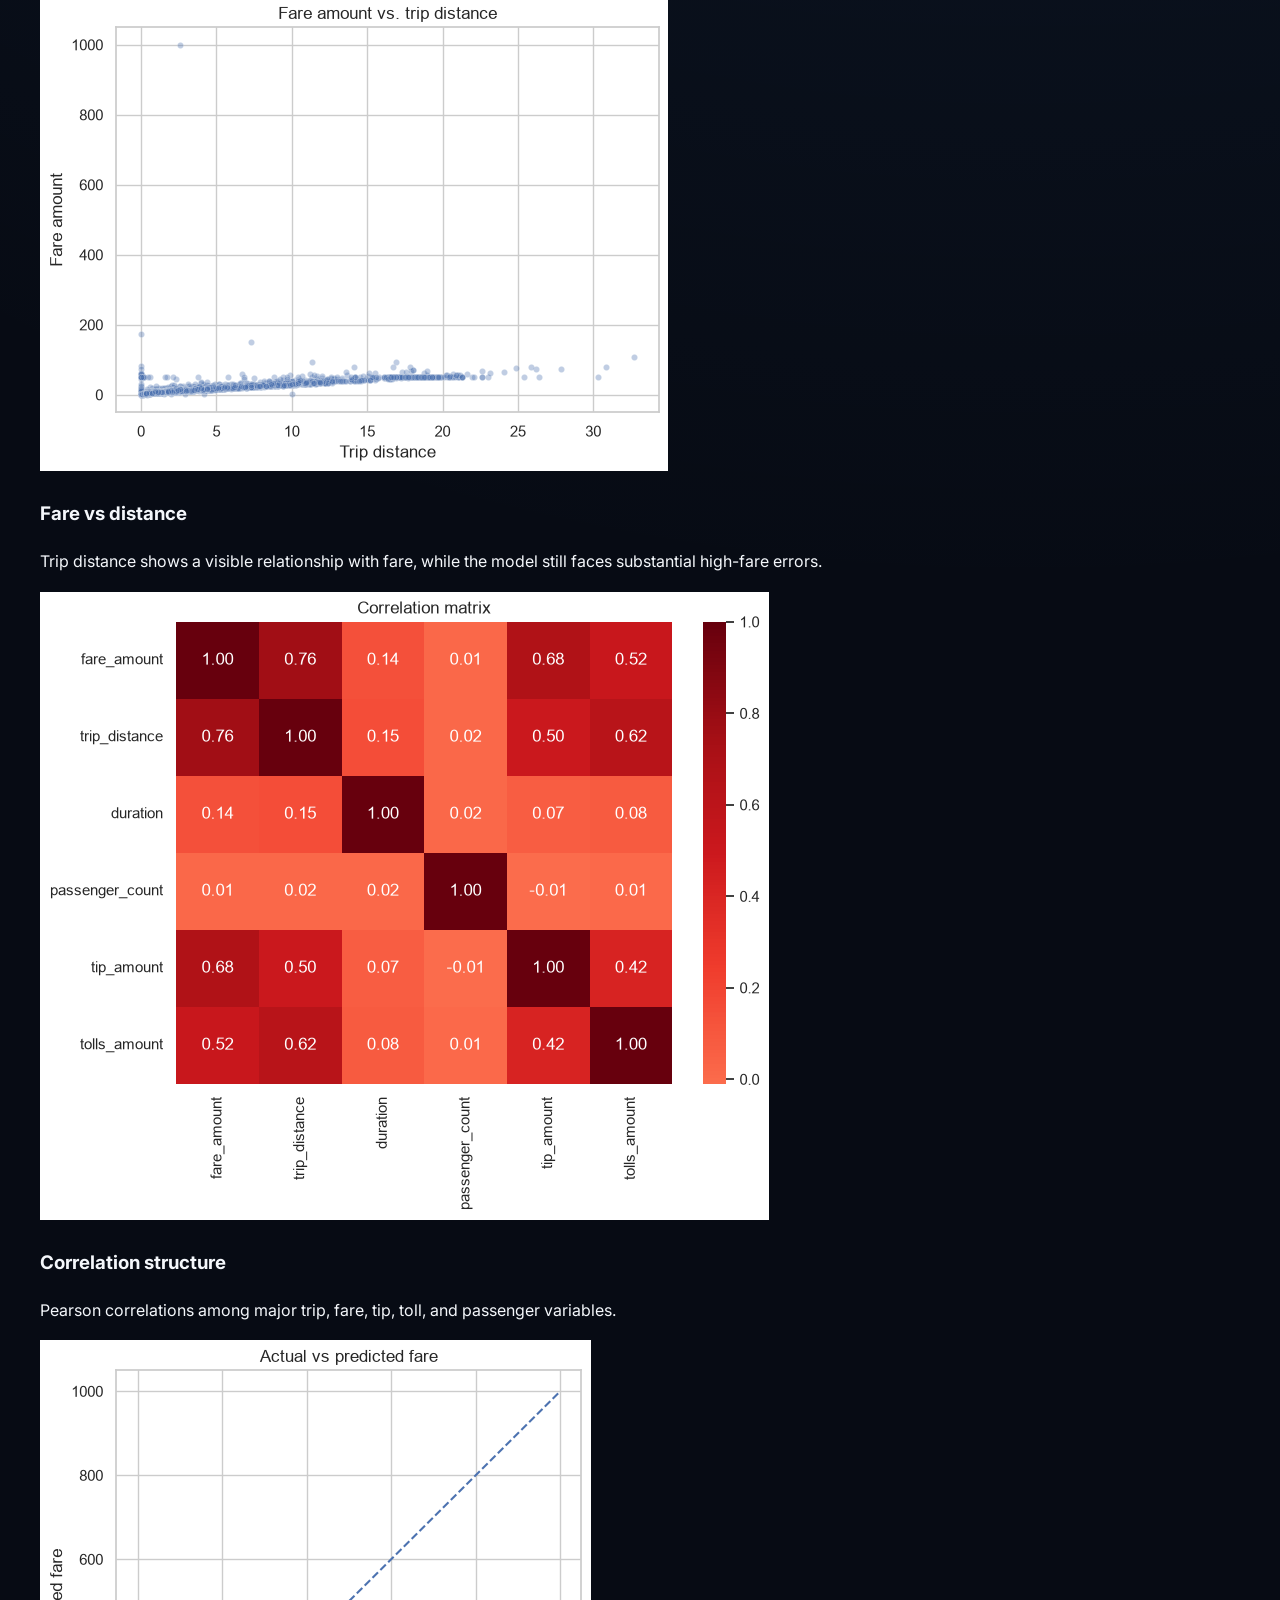
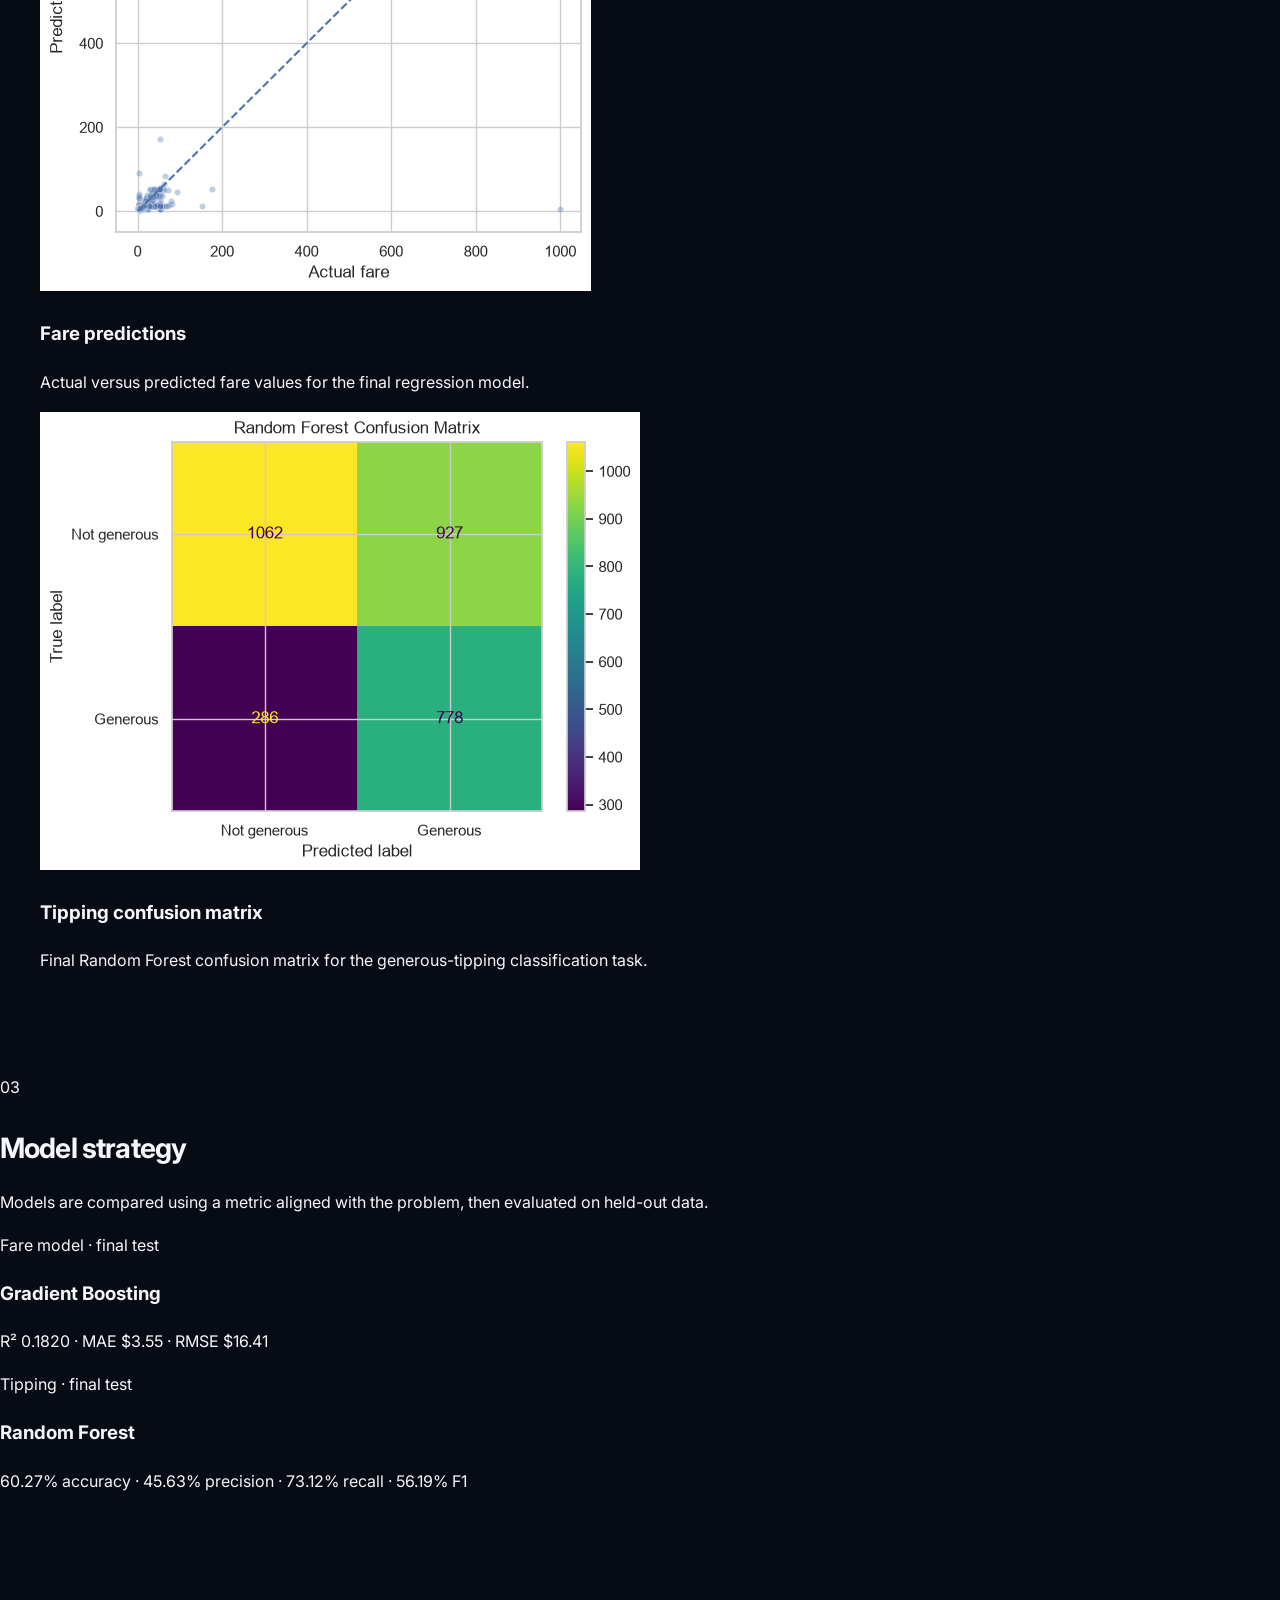
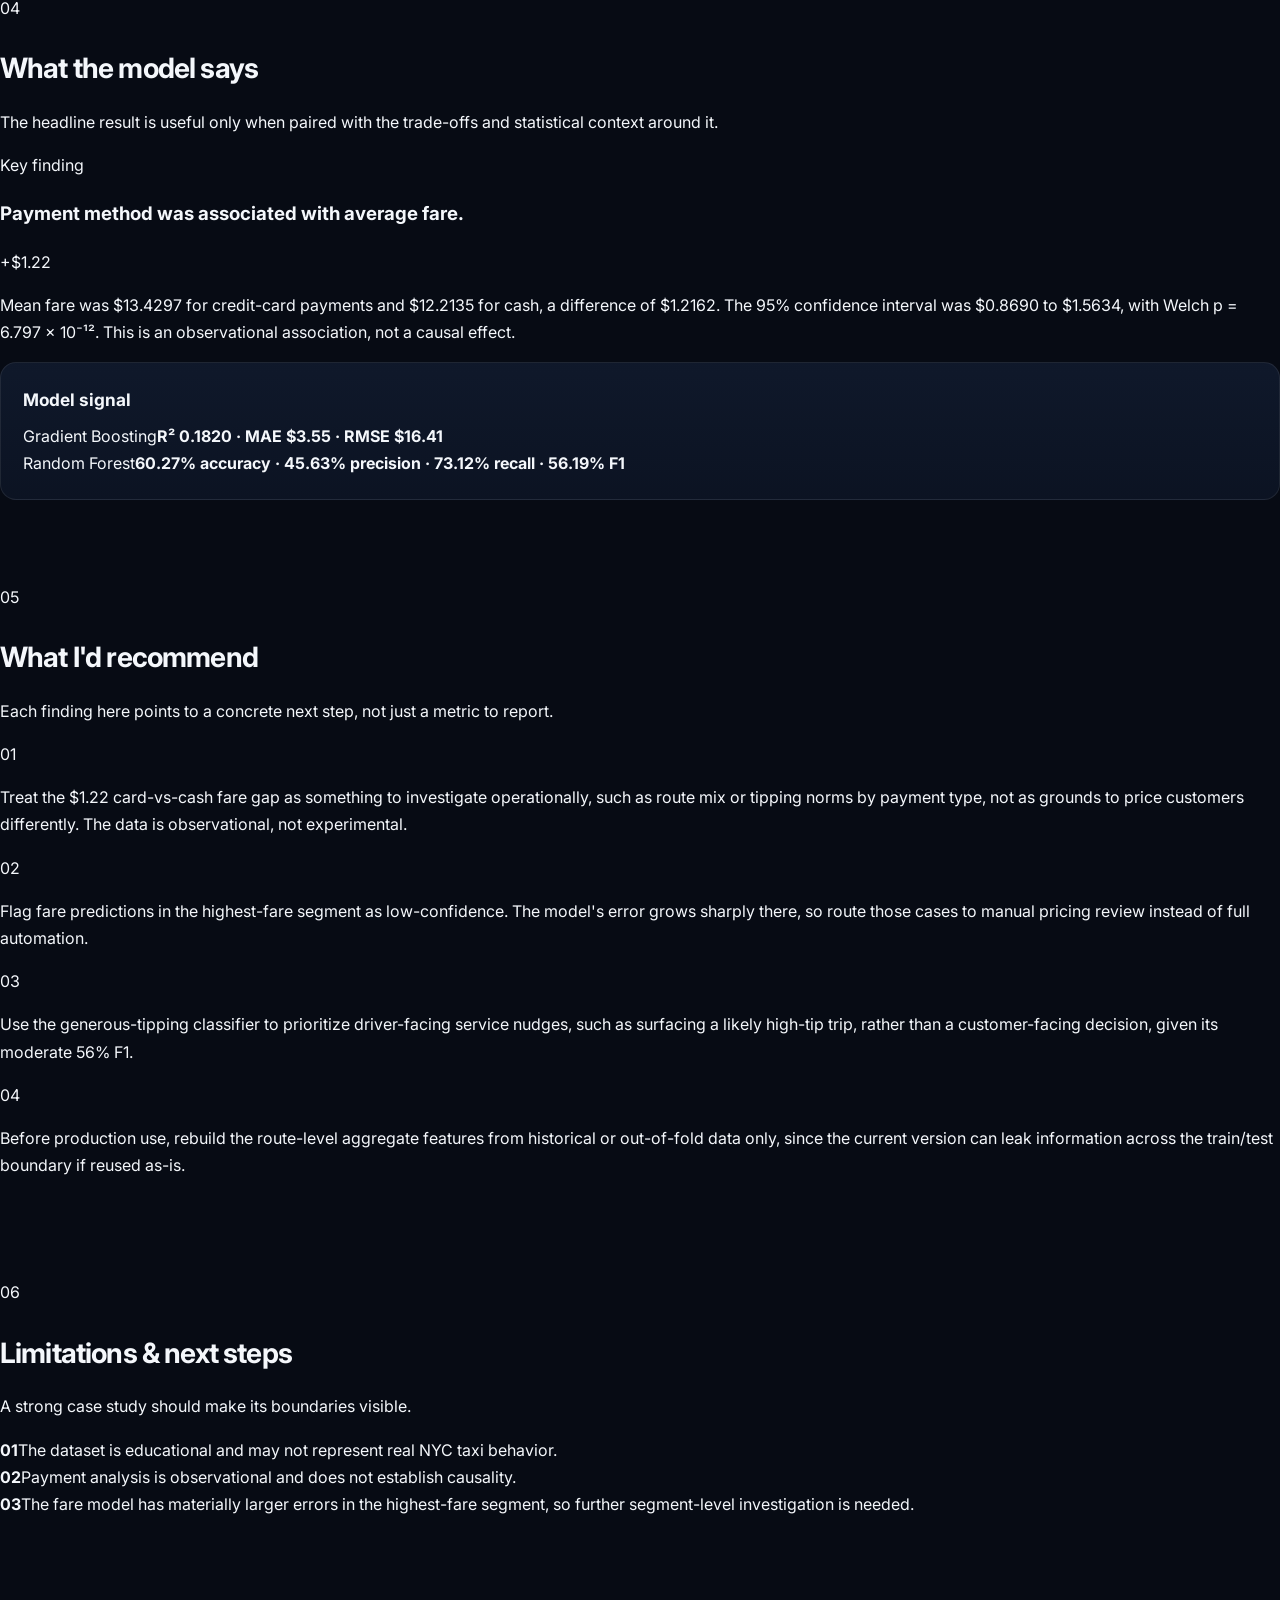
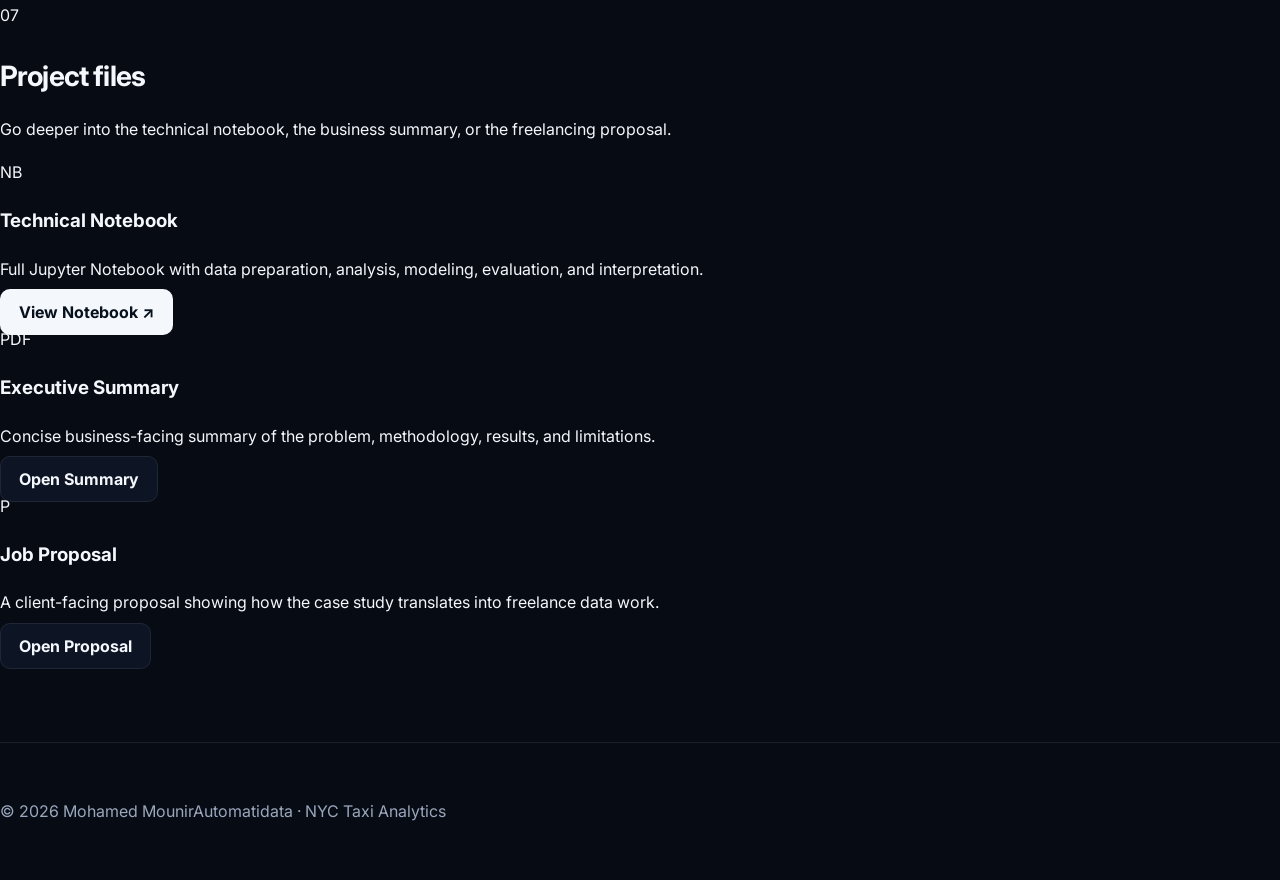
==== commit 565bbc88: "Add files via upload" ====
--- a/projects/automatidata.html
+++ b/projects/automatidata.html
@@ -1,335 +1,15 @@
-<!DOCTYPE html>
-<html lang="en">
-<head>
-<meta charset="UTF-8">
-<meta name="viewport" content="width=device-width, initial-scale=1.0">
-<title>Automatidata | NYC Taxi Analytics | Mounir</title>
-<link rel="stylesheet" href="../assets/css/project.css">
-<link rel="stylesheet" href="../assets/css/automatidata.css">
-</head>
-<body class="automatidata-page">
-
-<nav class="nav">
-  <div class="container nav-inner">
-    <a class="logo" href="../index.html">Mounir</a>
-    <div class="nav-links">
-      <a href="#overview">Overview</a>
-      <a href="#approach">Approach</a>
-      <a href="#results">Results</a>
-      <a href="#limitations">Limitations</a>
-    </div>
-  </div>
-</nav>
-
-<header class="hero auto-hero">
-  <div class="container">
-    <span class="eyebrow">03 · Data Science Case Study</span>
-    <h1>Automatidata<br><span class="gradient">NYC Taxi Analytics</span></h1>
-    <p>
-      An end-to-end case study combining statistical testing, fare estimation,
-      generous-tipping classification, feature engineering, model comparison,
-      and error analysis on NYC yellow taxi trip data.
-    </p>
-
-    <div class="auto-tags">
-      <span class="tag">Python</span>
-      <span class="tag">Pandas</span>
-      <span class="tag">Statistical Analysis</span>
-      <span class="tag">Machine Learning</span>
-      <span class="tag">Regression</span>
-      <span class="tag">Classification</span>
-    </div>
-
-    <div class="actions">
-      <a class="btn primary auto-primary" href="#results">View Results</a>
-      <a class="btn" href="../index.html">Back to Portfolio</a>
-    </div>
-  </div>
-</header>
-
-<main>
-
-<section class="section" id="overview">
-  <div class="container">
-    <h2>Business Questions</h2>
-    <p class="section-intro">
-      The project treats the dataset as three complementary analytical questions,
-      rather than forcing one model to answer everything.
-    </p>
-
-    <div class="grid auto-grid">
-      <div class="card auto-card">
-        <span class="auto-number">01</span>
-        <h3>Payment & Fare</h3>
-        <p>Is there an observed difference in average fare between credit-card and cash trips?</p>
-      </div>
-      <div class="card auto-card">
-        <span class="auto-number">02</span>
-        <h3>Fare Estimation</h3>
-        <p>How well can fare amount be estimated from information represented in the dataset?</p>
-      </div>
-      <div class="card auto-card">
-        <span class="auto-number">03</span>
-        <h3>Generous Tipping</h3>
-        <p>Can trip characteristics help identify customers whose tip is at least 20%?</p>
-      </div>
-    </div>
-  </div>
-</section>
-
-<section class="section" id="approach">
-  <div class="container">
-    <h2>Analytical Workflow</h2>
-    <p class="section-intro">
-      The workflow keeps data preparation, statistical analysis, model selection,
-      final evaluation, and limitations explicit and reproducible.
-    </p>
-
-    <div class="steps">
-      <div class="step auto-step"><div class="num">1</div><div><strong>Data Quality</strong><p>22,699 rows and 18 columns were inspected. Missing values and duplicates were checked, and only clearly invalid negative fare and duration values were corrected.</p></div></div>
-      <div class="step auto-step"><div class="num">2</div><div><strong>Exploratory Analysis</strong><p>Trip timing, distance, duration, fare distributions, payment groups, correlations, and pickup/drop-off patterns were examined.</p></div></div>
-      <div class="step auto-step"><div class="num">3</div><div><strong>Statistical Testing</strong><p>Welch's two-sample t-test and a confidence interval were used to quantify the observed fare difference between payment groups.</p></div></div>
-      <div class="step auto-step"><div class="num">4</div><div><strong>Feature Engineering</strong><p>Route-level features were learned from the training partition and applied to validation and test data, with global training fallbacks for unseen or rare routes.</p></div></div>
-      <div class="step auto-step"><div class="num">5</div><div><strong>Model Comparison</strong><p>Linear Regression, Random Forest, XGBoost, and Gradient Boosting were compared for fare estimation. Three classifiers were compared for generous tipping.</p></div></div>
-      <div class="step auto-step"><div class="num">6</div><div><strong>Final Evaluation</strong><p>The selected models were evaluated on held-out test data, followed by error analysis and model-based feature interpretation.</p></div></div>
-    </div>
-
-    <div class="card auto-tools">
-      <h3>Tools & Techniques</h3>
-      <span class="tag">Python</span>
-      <span class="tag">Pandas</span>
-      <span class="tag">NumPy</span>
-      <span class="tag">Scikit-learn</span>
-      <span class="tag">XGBoost</span>
-      <span class="tag">Gradient Boosting</span>
-      <span class="tag">Statistical Testing</span>
-      <span class="tag">Feature Engineering</span>
-      <span class="tag">Error Analysis</span>
-    </div>
-  </div>
-</section>
-
-<section class="section">
-  <div class="container">
-    <h2>Data Foundation</h2>
-    <p class="section-intro">A compact view of the dataset and initial quality checks.</p>
-
-    <div class="grid auto-grid">
-      <div class="card metric-card"><div class="metric">22,699</div><div class="metric-label">Rows</div></div>
-      <div class="card metric-card"><div class="metric">18</div><div class="metric-label">Columns</div></div>
-      <div class="card metric-card"><div class="metric">0</div><div class="metric-label">Missing values</div></div>
-      <div class="card metric-card"><div class="metric">0</div><div class="metric-label">Duplicate rows</div></div>
-    </div>
-
-    <div class="callout auto-callout">
-      <strong>Cleaning principle:</strong>
-      Outliers were not automatically treated as errors. Cleaning focused on values that were clearly invalid,
-      while the final regression target remained unchanged after the train/validation/test split.
-    </div>
-  </div>
-</section>
-
-<section class="section">
-  <div class="container">
-    <h2>Statistical Finding</h2>
-    <p class="section-intro">
-      The analysis examined whether payment method was associated with observed fare amount.
-    </p>
-
-    <div class="grid auto-grid">
-      <div class="card metric-card">
-        <div class="metric">$1.22</div>
-        <div class="metric-label">Observed mean difference</div>
-        <p class="small-note">Credit-card mean $13.43 vs cash mean $12.21.</p>
-      </div>
-      <div class="card metric-card">
-        <div class="metric">$0.87–$1.56</div>
-        <div class="metric-label">95% confidence interval</div>
-      </div>
-      <div class="card metric-card">
-        <div class="metric">6.8 × 10⁻¹²</div>
-        <div class="metric-label">Welch's p-value</div>
-      </div>
-      <div class="card">
-        <h3>Interpretation</h3>
-        <p>The result provides strong statistical evidence of a difference in observed group means in this sample. It is an observational association, not evidence that payment method caused the difference.</p>
-      </div>
-    </div>
-  </div>
-</section>
-
-<section class="section" id="results">
-  <div class="container">
-    <h2>Fare Estimation</h2>
-    <p class="section-intro">
-      Gradient Boosting was selected using validation MAE and then evaluated on the untouched final test set.
-    </p>
-
-    <div class="grid auto-grid">
-      <div class="card metric-card"><div class="metric">$3.55</div><div class="metric-label">Test MAE</div></div>
-      <div class="card metric-card"><div class="metric">$16.41</div><div class="metric-label">Test RMSE</div></div>
-      <div class="card metric-card"><div class="metric">0.182</div><div class="metric-label">Test R²</div></div>
-    </div>
-
-    <div class="grid">
-      <div class="card">
-        <h3>Model Selection</h3>
-        <p>
-          Linear Regression, Random Forest, XGBoost, and Gradient Boosting were compared.
-          Validation MAE was used as the selection criterion, keeping the final test set out of model selection.
-        </p>
-      </div>
-      <div class="card">
-        <h3>Error Pattern</h3>
-        <p>
-          The highest-fare segment, above $16, had an MAE of approximately $9.73.
-          The notebook documents this as an observed error concentration rather than assigning an unsupported cause.
-        </p>
-      </div>
-    </div>
-
-    <div class="callout auto-callout">
-      <strong>Modeling note:</strong>
-      Route-level features were built from training data. A production pipeline should use historical or
-      out-of-fold route aggregates to avoid information from the current trip entering its own feature.
-    </div>
-  </div>
-</section>
-
-<section class="section">
-  <div class="container">
-    <h2>Generous Tipping Classification</h2>
-    <p class="section-intro">
-      A separate classification track examined whether trip characteristics could identify trips where the tip was at least 20%.
-    </p>
-
-    <div class="grid auto-grid">
-      <div class="card metric-card"><div class="metric">60.3%</div><div class="metric-label">Accuracy</div></div>
-      <div class="card metric-card"><div class="metric">45.6%</div><div class="metric-label">Precision</div></div>
-      <div class="card metric-card"><div class="metric">73.1%</div><div class="metric-label">Recall</div></div>
-      <div class="card metric-card"><div class="metric">56.2%</div><div class="metric-label">F1 Score</div></div>
-    </div>
-
-    <div class="grid">
-      <div class="card">
-        <h3>Test confusion matrix</h3>
-        <p>778 true positives, 286 false negatives, 927 false positives, and 1,062 true negatives.</p>
-      </div>
-      <div class="card">
-        <h3>How to read it</h3>
-        <p>The model captures a substantial share of generous tippers, but its precision is limited. The result is therefore treated as an exploratory signal rather than a high-confidence customer-level decision rule.</p>
-      </div>
-    </div>
-  </div>
-</section>
-
-<section class="section">
-  <div class="container">
-    <h2>Selected Analysis</h2>
-    <p class="section-intro">Visual outputs showing the exploratory and modeling workflow.</p>
-
-    <div class="auto-gallery">
-      <figure class="auto-image-card">
-        <img src="../project-files/automatidata/images/fare_vs_distance.png" alt="Fare versus trip distance">
-        <figcaption><strong>Fare vs. distance</strong><span>Exploratory relationship between trip distance and fare amount.</span></figcaption>
-      </figure>
-      <figure class="auto-image-card">
-        <img src="../project-files/automatidata/images/correlation_matrix.png" alt="Correlation matrix">
-        <figcaption><strong>Correlation structure</strong><span>Selected numerical relationships examined during EDA.</span></figcaption>
-      </figure>
-      <figure class="auto-image-card">
-        <img src="../project-files/automatidata/images/regression_actual_vs_predicted.png" alt="Actual versus predicted fare">
-        <figcaption><strong>Actual vs. predicted fare</strong><span>Held-out regression performance.</span></figcaption>
-      </figure>
-      <figure class="auto-image-card">
-        <img src="../project-files/automatidata/images/regression_residual_diagnostics.png" alt="Regression residual diagnostics">
-        <figcaption><strong>Residual diagnostics</strong><span>Inspection of where prediction errors concentrate.</span></figcaption>
-      </figure>
-      <figure class="auto-image-card">
-        <img src="../project-files/automatidata/images/tipping_confusion_matrix.png" alt="Tipping confusion matrix">
-        <figcaption><strong>Tipping confusion matrix</strong><span>Held-out classification results.</span></figcaption>
-      </figure>
-      <figure class="auto-image-card">
-        <img src="../project-files/automatidata/images/regression_feature_importance.png" alt="Regression feature importance">
-        <figcaption><strong>Regression feature importance</strong><span>Model-based feature importance, not causal effect.</span></figcaption>
-      </figure>
-    </div>
-  </div>
-</section>
-
-<section class="section" id="limitations">
-  <div class="container">
-    <h2>Limitations & Next Steps</h2>
-
-    <div class="grid">
-      <div class="card">
-        <h3>Educational dataset</h3>
-        <p>The dataset is educational and should not be treated as representative evidence about the full NYC taxi market.</p>
-      </div>
-      <div class="card">
-        <h3>Temporal validation</h3>
-        <p>The current split is random rather than time-based. A production study should test performance across time.</p>
-      </div>
-      <div class="card">
-        <h3>Feature construction</h3>
-        <p>Production route aggregates should be built from historical or out-of-fold information.</p>
-      </div>
-      <div class="card">
-        <h3>Prediction-time availability</h3>
-        <p>Fields used by the tipping model would need an explicit availability check before operational use.</p>
-      </div>
-    </div>
-  </div>
-</section>
-
-<section class="section">
-  <div class="container">
-    <h2>Project Takeaway</h2>
-    <p class="section-intro">
-      Automatidata demonstrates a broader data-science workflow than a single predictive model:
-      statistical testing to quantify an observed difference, regression for fare estimation,
-      classification for a second business question, and explicit error and limitation analysis.
-    </p>
-  </div>
-</section>
-
-<section class="section auto-files">
-  <div class="container">
-    <h2>Project Files</h2>
-    <p class="section-intro">Explore the technical notebook and supporting portfolio deliverables.</p>
-
-    <div class="grid">
-      <div class="card file-card">
-        <span class="file-badge">NOTEBOOK</span>
-        <h3>Technical Notebook</h3>
-        <p>Full executed workflow covering preparation, EDA, statistical testing, feature engineering, model selection, evaluation, and interpretation.</p>
-        <a class="btn primary auto-primary" href="https://github.com/MOUni1r/MOUni1r.github.io/blob/main/project-files/automatidata/Automatidata_Project.ipynb" target="_blank">View Notebook</a>
-      </div>
-
-      <div class="card file-card">
-        <span class="file-badge summary-badge">PDF</span>
-        <h3>Executive Summary</h3>
-        <p>A concise summary of the business questions, methodology, key results, limitations, and interpretation.</p>
-        <a class="btn" href="../project-files/automatidata/Executive_Summary.pdf" target="_blank">Open Summary</a>
-      </div>
-
-      <div class="card file-card">
-        <span class="file-badge proposal-badge">PDF</span>
-        <h3>Job Proposal</h3>
-        <p>A freelancing-focused presentation of the analytical workflow and deliverables.</p>
-        <a class="btn" href="../project-files/automatidata/Job_Proposal.pdf" target="_blank">Open Proposal</a>
-      </div>
-    </div>
-  </div>
-</section>
-
-</main>
-
-<footer class="footer">
-  <div class="container">
-    <div>© 2026 Mounir · Data Science & Machine Learning Portfolio</div>
-  </div>
-</footer>
-
-</body>
-</html>
+<!doctype html>
+<html lang="en"><head><meta charset="utf-8"><meta name="viewport" content="width=device-width,initial-scale=1"><title>Automatidata | NYC Taxi Analytics | Mounir</title><meta name="description" content="Automatidata NYC Taxi Analytics case study by Mohamed Mounir."><link rel="icon" type="image/png" href="../assets/img/favicon.png"><link rel="apple-touch-icon" href="../assets/img/apple-touch-icon.png"><link rel="preconnect" href="https://fonts.googleapis.com"><link rel="preconnect" href="https://fonts.gstatic.com" crossorigin><link href="https://fonts.googleapis.com/css2?family=Inter:wght@400;500;600;700;800&display=swap" rel="stylesheet"><meta property="og:type" content="website"><meta property="og:title" content="Automatidata | NYC Taxi Analytics | Mounir"><meta property="og:description" content="Automatidata NYC Taxi Analytics case study by Mohamed Mounir."><meta property="og:image" content="https://mouni1r.github.io/assets/img/og-image.png"><meta property="og:url" content="https://mouni1r.github.io/projects/automatidata.html"><meta name="twitter:card" content="summary_large_image"><meta name="twitter:title" content="Automatidata | NYC Taxi Analytics | Mounir"><meta name="twitter:description" content="Automatidata NYC Taxi Analytics case study by Mohamed Mounir."><meta name="twitter:image" content="https://mouni1r.github.io/assets/img/og-image.png"><link rel="stylesheet" href="../assets/css/project.css"></head>
+<body class="theme-automatidata"><div class="site-bg"></div><div class="bg-orb a"></div><div class="bg-orb b"></div><div class="bg-orb c"></div>
+<nav class="nav"><a class="brand" href="../index.html">MOUNIR</a><div class="nav-center"><a href="#overview">Overview</a><a href="#data">Data</a><a href="#analysis">Analysis</a><a href="#model">Model</a><a href="#results">Results</a><a href="#recommend">Advice</a><a href="#limitations">Limits</a></div><a class="back" href="../index.html#work">← All projects</a></nav>
+<header class="hero" id="overview"><div><div class="hero-kicker reveal">03 · Regression & Classification Case Study</div><h1 class="reveal">Automatidata<br><span>NYC Taxi Analytics</span></h1><p class="hero-lead reveal">A multi-part taxi analytics case study covering payment-method differences, fare estimation, and generous-tipping classification.</p><div class="hero-actions reveal"><a class="btn primary" href="https://github.com/MOUni1r/MOUni1r.github.io/blob/main/project-files/automatidata/Automatidata_Project.ipynb" target="_blank" rel="noopener">View Notebook ↗</a><a class="btn" href="../project-files/automatidata/Executive_Summary.pdf" target="_blank">Executive Summary</a><a class="btn" href="../project-files/automatidata/Job_Proposal.pdf" target="_blank">Job Proposal</a></div></div><div class="hero-art reveal"><img src="../assets/img/projects/automatidata.svg" alt="Automatidata project visual"><div class="scroll-note">Scroll to inspect the evidence ↓</div></div></header>
+<div class="stats reveal"><div class="stat"><strong>22,699</strong><span>trip records</span></div><div class="stat"><strong>$1.22</strong><span>card vs cash mean gap</span></div><div class="stat"><strong>0.182</strong><span>test R²</span></div><div class="stat"><strong>0.645</strong><span>tip ROC AUC</span></div></div>
+<div class="toc"><a href="#overview">Overview</a><a href="#data">Data</a><a href="#analysis">Analysis</a><a href="#model">Model</a><a href="#results">Results</a><a href="#recommend">Advice</a><a href="#limitations">Limits</a><a href="#files">Files</a></div>
+<section class="section" id="data"><div class="section-title reveal"><div class="section-no">01</div><div><h2>Data foundation</h2><p class="section-sub">The analysis combines data-quality cleaning, time and trip-level EDA, statistical testing, feature engineering, regression model comparison, and a separate generous-tipping classification task.</p></div></div><div class="grid"><div class="card reveal"><h3>Data quality</h3><p>22,699 rows and 18 columns were loaded. Missing values and duplicates were 0. Negative fare and duration values were corrected by clipping only those invalid values.</p></div><div class="card reveal"><h3>Fare estimation</h3><p>Linear Regression, Random Forest, XGBoost, and Gradient Boosting were compared using validation MAE. Gradient Boosting was selected.</p></div><div class="card reveal"><h3>Tipping classification</h3><p>Random Forest was selected using cross-validated F1. The final test F1 was 0.561936 with ROC AUC 0.645463.</p></div><div class="card reveal"><h3>Production thinking</h3><p>Route aggregates were learned from training data only, but production use would require historical or out-of-fold construction and prediction-time availability checks.</p></div></div></section>
+<section class="section" id="analysis"><div class="section-title reveal"><div class="section-no">02</div><div><h2>Selected analysis</h2><p class="section-sub">Visual evidence comes before model interpretation. Each figure answers a specific analytical question.</p></div></div><div class="figure-grid"><figure class="figure reveal"><img src="../project-files/automatidata/images/fare_vs_distance.png" alt="Fare vs distance"><figcaption><h3>Fare vs distance</h3><p>Trip distance shows a visible relationship with fare, while the model still faces substantial high-fare errors.</p></figcaption></figure><figure class="figure reveal"><img src="../project-files/automatidata/images/correlation_matrix.png" alt="Correlation structure"><figcaption><h3>Correlation structure</h3><p>Pearson correlations among major trip, fare, tip, toll, and passenger variables.</p></figcaption></figure><figure class="figure reveal"><img src="../project-files/automatidata/images/regression_actual_vs_predicted.png" alt="Fare predictions"><figcaption><h3>Fare predictions</h3><p>Actual versus predicted fare values for the final regression model.</p></figcaption></figure><figure class="figure reveal"><img src="../project-files/automatidata/images/tipping_confusion_matrix.png" alt="Tipping confusion matrix"><figcaption><h3>Tipping confusion matrix</h3><p>Final Random Forest confusion matrix for the generous-tipping classification task.</p></figcaption></figure></div></section>
+<section class="section" id="model"><div class="section-title reveal"><div class="section-no">03</div><div><h2>Model strategy</h2><p class="section-sub">Models are compared using a metric aligned with the problem, then evaluated on held-out data.</p></div></div><div class="model-grid"><div class="model reveal"><div class="model-label">Fare model · final test</div><h3>Gradient Boosting</h3><p>R² 0.1820 · MAE $3.55 · RMSE $16.41</p></div><div class="model reveal"><div class="model-label">Tipping · final test</div><h3>Random Forest</h3><p>60.27% accuracy · 45.63% precision · 73.12% recall · 56.19% F1</p></div></div></section>
+<section class="section" id="results"><div class="section-title reveal"><div class="section-no">04</div><div><h2>What the model says</h2><p class="section-sub">The headline result is useful only when paired with the trade-offs and statistical context around it.</p></div></div><div class="finding reveal"><div class="finding-main"><div class="model-label">Key finding</div><h3>Payment method was associated with average fare.</h3><div class="big">+$1.22</div><p>Mean fare was $13.4297 for credit-card payments and $12.2135 for cash, a difference of $1.2162. The 95% confidence interval was $0.8690 to $1.5634, with Welch p = 6.797 × 10⁻¹². This is an observational association, not a causal effect.</p></div><div class="card"><h3>Model signal</h3><div class="bar"><div class="bar-head"><span>Gradient Boosting</span><strong>R² 0.1820 · MAE $3.55 · RMSE $16.41</strong></div><div class="bar-track"><div class="bar-fill" data-width="18.2"></div></div></div><div class="bar"><div class="bar-head"><span>Random Forest</span><strong>60.27% accuracy · 45.63% precision · 73.12% recall · 56.19% F1</strong></div><div class="bar-track"><div class="bar-fill" data-width="56.19"></div></div></div></div></div></section>
+<section class="section" id="recommend"><div class="section-title reveal"><div class="section-no">05</div><div><h2>What I'd recommend</h2><p class="section-sub">Each finding here points to a concrete next step, not just a metric to report.</p></div></div><div class="recs"><div class="rec reveal"><span class="rec-no">01</span><p>Treat the $1.22 card-vs-cash fare gap as something to investigate operationally, such as route mix or tipping norms by payment type, not as grounds to price customers differently. The data is observational, not experimental.</p></div><div class="rec reveal"><span class="rec-no">02</span><p>Flag fare predictions in the highest-fare segment as low-confidence. The model's error grows sharply there, so route those cases to manual pricing review instead of full automation.</p></div><div class="rec reveal"><span class="rec-no">03</span><p>Use the generous-tipping classifier to prioritize driver-facing service nudges, such as surfacing a likely high-tip trip, rather than a customer-facing decision, given its moderate 56% F1.</p></div><div class="rec reveal"><span class="rec-no">04</span><p>Before production use, rebuild the route-level aggregate features from historical or out-of-fold data only, since the current version can leak information across the train/test boundary if reused as-is.</p></div></div></section><section class="section" id="limitations"><div class="section-title reveal"><div class="section-no">06</div><div><h2>Limitations & next steps</h2><p class="section-sub">A strong case study should make its boundaries visible.</p></div></div><div class="limitations"><div class="lim reveal"><strong>01</strong><span>The dataset is educational and may not represent real NYC taxi behavior.</span></div><div class="lim reveal"><strong>02</strong><span>Payment analysis is observational and does not establish causality.</span></div><div class="lim reveal"><strong>03</strong><span>The fare model has materially larger errors in the highest-fare segment, so further segment-level investigation is needed.</span></div></div></section>
+<section class="section" id="files"><div class="section-title reveal"><div class="section-no">07</div><div><h2>Project files</h2><p class="section-sub">Go deeper into the technical notebook, the business summary, or the freelancing proposal.</p></div></div><div class="files"><div class="file-card reveal"><div class="file-icon">NB</div><h3>Technical Notebook</h3><p>Full Jupyter Notebook with data preparation, analysis, modeling, evaluation, and interpretation.</p><a class="btn primary" href="https://github.com/MOUni1r/MOUni1r.github.io/blob/main/project-files/automatidata/Automatidata_Project.ipynb" target="_blank" rel="noopener">View Notebook ↗</a></div><div class="file-card reveal"><div class="file-icon">PDF</div><h3>Executive Summary</h3><p>Concise business-facing summary of the problem, methodology, results, and limitations.</p><a class="btn" href="../project-files/automatidata/Executive_Summary.pdf" target="_blank">Open Summary</a></div><div class="file-card reveal"><div class="file-icon">P</div><h3>Job Proposal</h3><p>A client-facing proposal showing how the case study translates into freelance data work.</p><a class="btn" href="../project-files/automatidata/Job_Proposal.pdf" target="_blank">Open Proposal</a></div></div></section>
+<footer class="footer"><span>© 2026 Mohamed Mounir</span><span>Automatidata · NYC Taxi Analytics</span></footer>
+<script src="../assets/js/site.js"></script></body></html>
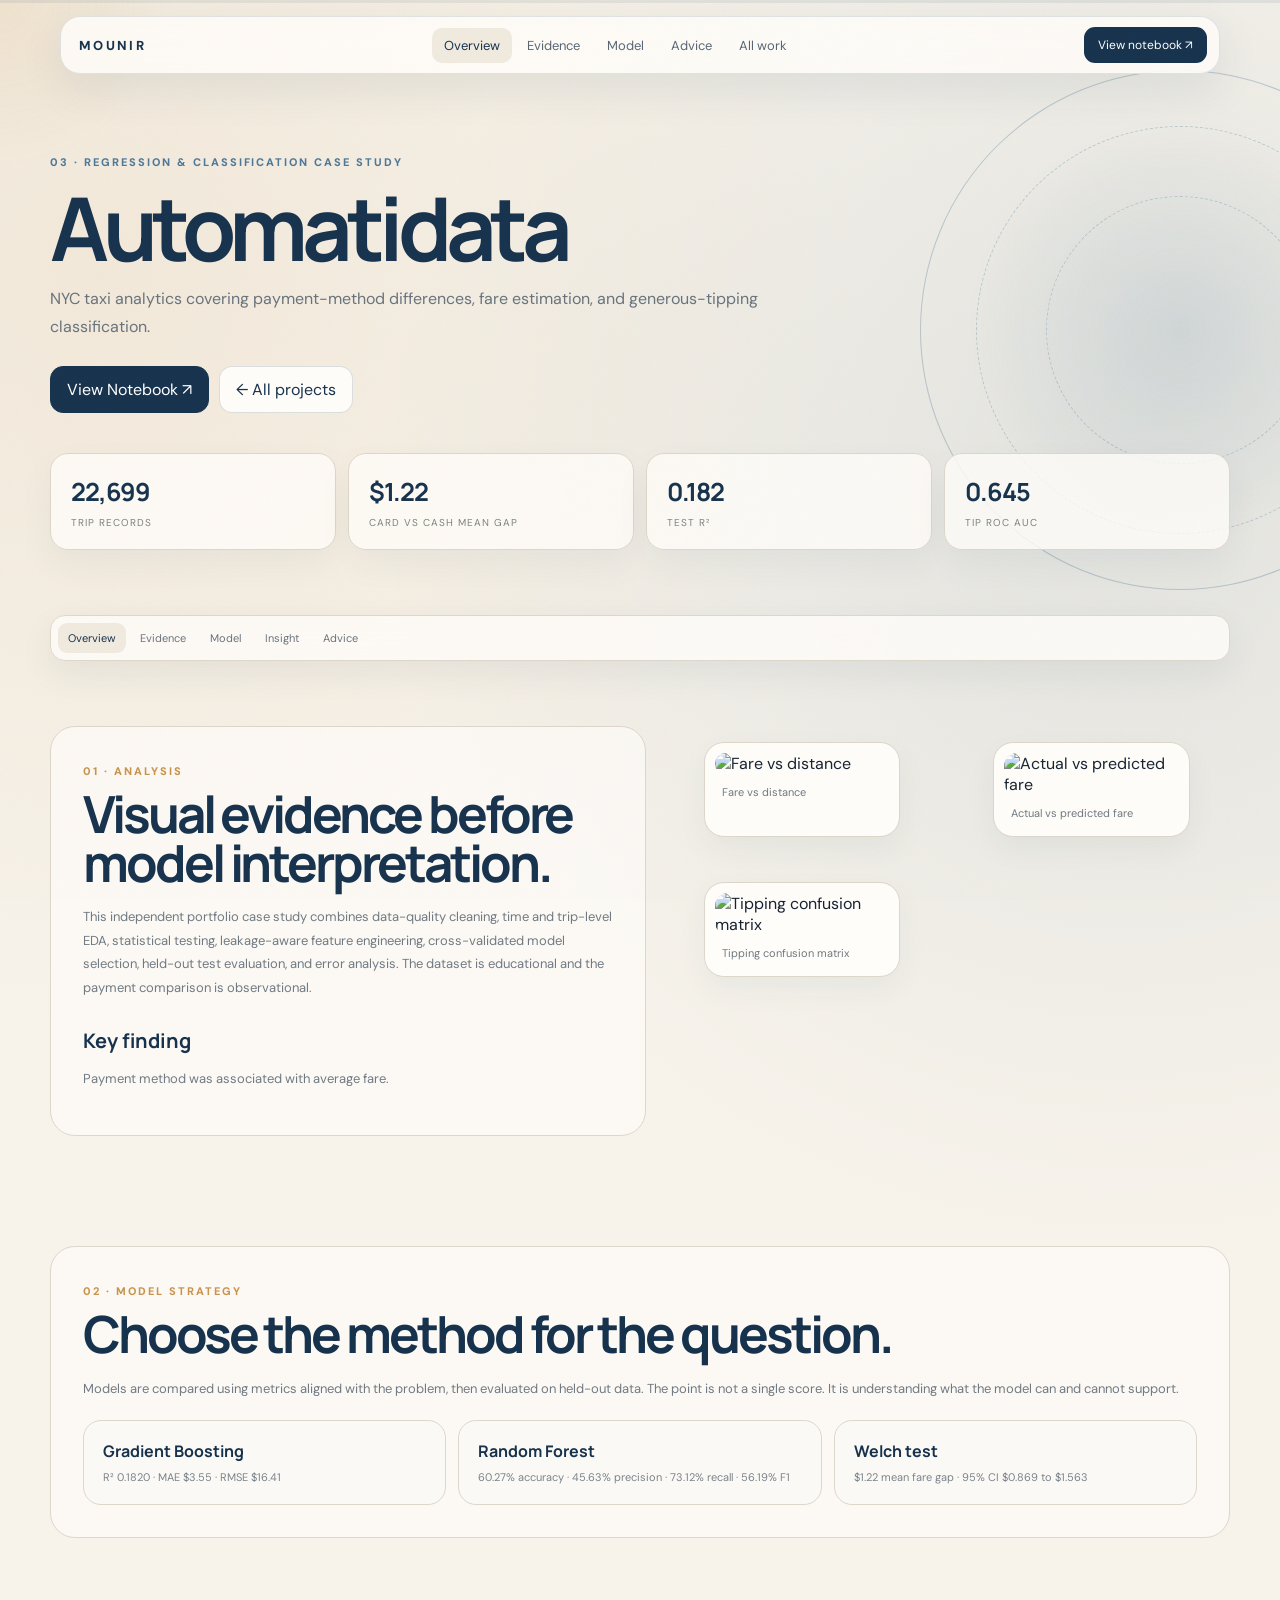
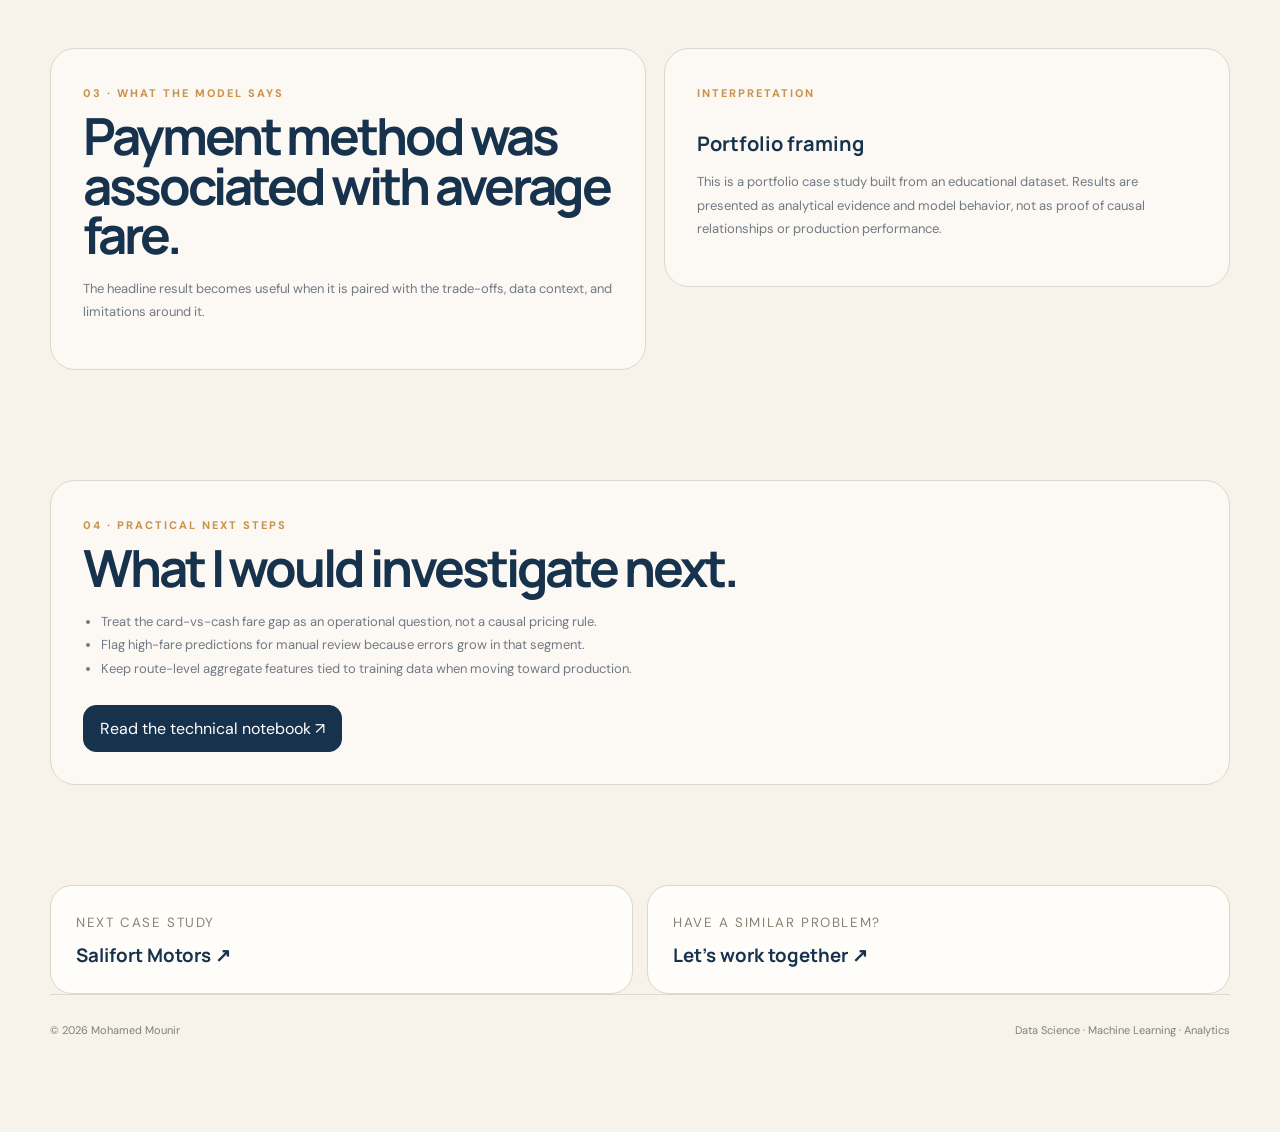
==== commit ade20a7b: "Add files via upload" ====
--- a/projects/automatidata.html
+++ b/projects/automatidata.html
@@ -1,15 +1 @@
-<!doctype html>
-<html lang="en"><head><meta charset="utf-8"><meta name="viewport" content="width=device-width,initial-scale=1"><title>Automatidata | NYC Taxi Analytics | Mounir</title><meta name="description" content="Automatidata NYC Taxi Analytics case study by Mohamed Mounir."><link rel="icon" type="image/png" href="../assets/img/favicon.png"><link rel="apple-touch-icon" href="../assets/img/apple-touch-icon.png"><link rel="preconnect" href="https://fonts.googleapis.com"><link rel="preconnect" href="https://fonts.gstatic.com" crossorigin><link href="https://fonts.googleapis.com/css2?family=Inter:wght@400;500;600;700;800&display=swap" rel="stylesheet"><meta property="og:type" content="website"><meta property="og:title" content="Automatidata | NYC Taxi Analytics | Mounir"><meta property="og:description" content="Automatidata NYC Taxi Analytics case study by Mohamed Mounir."><meta property="og:image" content="https://mouni1r.github.io/assets/img/og-image.png"><meta property="og:url" content="https://mouni1r.github.io/projects/automatidata.html"><meta name="twitter:card" content="summary_large_image"><meta name="twitter:title" content="Automatidata | NYC Taxi Analytics | Mounir"><meta name="twitter:description" content="Automatidata NYC Taxi Analytics case study by Mohamed Mounir."><meta name="twitter:image" content="https://mouni1r.github.io/assets/img/og-image.png"><link rel="stylesheet" href="../assets/css/project.css"></head>
-<body class="theme-automatidata"><div class="site-bg"></div><div class="bg-orb a"></div><div class="bg-orb b"></div><div class="bg-orb c"></div>
-<nav class="nav"><a class="brand" href="../index.html">MOUNIR</a><div class="nav-center"><a href="#overview">Overview</a><a href="#data">Data</a><a href="#analysis">Analysis</a><a href="#model">Model</a><a href="#results">Results</a><a href="#recommend">Advice</a><a href="#limitations">Limits</a></div><a class="back" href="../index.html#work">← All projects</a></nav>
-<header class="hero" id="overview"><div><div class="hero-kicker reveal">03 · Regression & Classification Case Study</div><h1 class="reveal">Automatidata<br><span>NYC Taxi Analytics</span></h1><p class="hero-lead reveal">A multi-part taxi analytics case study covering payment-method differences, fare estimation, and generous-tipping classification.</p><div class="hero-actions reveal"><a class="btn primary" href="https://github.com/MOUni1r/MOUni1r.github.io/blob/main/project-files/automatidata/Automatidata_Project.ipynb" target="_blank" rel="noopener">View Notebook ↗</a><a class="btn" href="../project-files/automatidata/Executive_Summary.pdf" target="_blank">Executive Summary</a><a class="btn" href="../project-files/automatidata/Job_Proposal.pdf" target="_blank">Job Proposal</a></div></div><div class="hero-art reveal"><img src="../assets/img/projects/automatidata.svg" alt="Automatidata project visual"><div class="scroll-note">Scroll to inspect the evidence ↓</div></div></header>
-<div class="stats reveal"><div class="stat"><strong>22,699</strong><span>trip records</span></div><div class="stat"><strong>$1.22</strong><span>card vs cash mean gap</span></div><div class="stat"><strong>0.182</strong><span>test R²</span></div><div class="stat"><strong>0.645</strong><span>tip ROC AUC</span></div></div>
-<div class="toc"><a href="#overview">Overview</a><a href="#data">Data</a><a href="#analysis">Analysis</a><a href="#model">Model</a><a href="#results">Results</a><a href="#recommend">Advice</a><a href="#limitations">Limits</a><a href="#files">Files</a></div>
-<section class="section" id="data"><div class="section-title reveal"><div class="section-no">01</div><div><h2>Data foundation</h2><p class="section-sub">The analysis combines data-quality cleaning, time and trip-level EDA, statistical testing, feature engineering, regression model comparison, and a separate generous-tipping classification task.</p></div></div><div class="grid"><div class="card reveal"><h3>Data quality</h3><p>22,699 rows and 18 columns were loaded. Missing values and duplicates were 0. Negative fare and duration values were corrected by clipping only those invalid values.</p></div><div class="card reveal"><h3>Fare estimation</h3><p>Linear Regression, Random Forest, XGBoost, and Gradient Boosting were compared using validation MAE. Gradient Boosting was selected.</p></div><div class="card reveal"><h3>Tipping classification</h3><p>Random Forest was selected using cross-validated F1. The final test F1 was 0.561936 with ROC AUC 0.645463.</p></div><div class="card reveal"><h3>Production thinking</h3><p>Route aggregates were learned from training data only, but production use would require historical or out-of-fold construction and prediction-time availability checks.</p></div></div></section>
-<section class="section" id="analysis"><div class="section-title reveal"><div class="section-no">02</div><div><h2>Selected analysis</h2><p class="section-sub">Visual evidence comes before model interpretation. Each figure answers a specific analytical question.</p></div></div><div class="figure-grid"><figure class="figure reveal"><img src="../project-files/automatidata/images/fare_vs_distance.png" alt="Fare vs distance"><figcaption><h3>Fare vs distance</h3><p>Trip distance shows a visible relationship with fare, while the model still faces substantial high-fare errors.</p></figcaption></figure><figure class="figure reveal"><img src="../project-files/automatidata/images/correlation_matrix.png" alt="Correlation structure"><figcaption><h3>Correlation structure</h3><p>Pearson correlations among major trip, fare, tip, toll, and passenger variables.</p></figcaption></figure><figure class="figure reveal"><img src="../project-files/automatidata/images/regression_actual_vs_predicted.png" alt="Fare predictions"><figcaption><h3>Fare predictions</h3><p>Actual versus predicted fare values for the final regression model.</p></figcaption></figure><figure class="figure reveal"><img src="../project-files/automatidata/images/tipping_confusion_matrix.png" alt="Tipping confusion matrix"><figcaption><h3>Tipping confusion matrix</h3><p>Final Random Forest confusion matrix for the generous-tipping classification task.</p></figcaption></figure></div></section>
-<section class="section" id="model"><div class="section-title reveal"><div class="section-no">03</div><div><h2>Model strategy</h2><p class="section-sub">Models are compared using a metric aligned with the problem, then evaluated on held-out data.</p></div></div><div class="model-grid"><div class="model reveal"><div class="model-label">Fare model · final test</div><h3>Gradient Boosting</h3><p>R² 0.1820 · MAE $3.55 · RMSE $16.41</p></div><div class="model reveal"><div class="model-label">Tipping · final test</div><h3>Random Forest</h3><p>60.27% accuracy · 45.63% precision · 73.12% recall · 56.19% F1</p></div></div></section>
-<section class="section" id="results"><div class="section-title reveal"><div class="section-no">04</div><div><h2>What the model says</h2><p class="section-sub">The headline result is useful only when paired with the trade-offs and statistical context around it.</p></div></div><div class="finding reveal"><div class="finding-main"><div class="model-label">Key finding</div><h3>Payment method was associated with average fare.</h3><div class="big">+$1.22</div><p>Mean fare was $13.4297 for credit-card payments and $12.2135 for cash, a difference of $1.2162. The 95% confidence interval was $0.8690 to $1.5634, with Welch p = 6.797 × 10⁻¹². This is an observational association, not a causal effect.</p></div><div class="card"><h3>Model signal</h3><div class="bar"><div class="bar-head"><span>Gradient Boosting</span><strong>R² 0.1820 · MAE $3.55 · RMSE $16.41</strong></div><div class="bar-track"><div class="bar-fill" data-width="18.2"></div></div></div><div class="bar"><div class="bar-head"><span>Random Forest</span><strong>60.27% accuracy · 45.63% precision · 73.12% recall · 56.19% F1</strong></div><div class="bar-track"><div class="bar-fill" data-width="56.19"></div></div></div></div></div></section>
-<section class="section" id="recommend"><div class="section-title reveal"><div class="section-no">05</div><div><h2>What I'd recommend</h2><p class="section-sub">Each finding here points to a concrete next step, not just a metric to report.</p></div></div><div class="recs"><div class="rec reveal"><span class="rec-no">01</span><p>Treat the $1.22 card-vs-cash fare gap as something to investigate operationally, such as route mix or tipping norms by payment type, not as grounds to price customers differently. The data is observational, not experimental.</p></div><div class="rec reveal"><span class="rec-no">02</span><p>Flag fare predictions in the highest-fare segment as low-confidence. The model's error grows sharply there, so route those cases to manual pricing review instead of full automation.</p></div><div class="rec reveal"><span class="rec-no">03</span><p>Use the generous-tipping classifier to prioritize driver-facing service nudges, such as surfacing a likely high-tip trip, rather than a customer-facing decision, given its moderate 56% F1.</p></div><div class="rec reveal"><span class="rec-no">04</span><p>Before production use, rebuild the route-level aggregate features from historical or out-of-fold data only, since the current version can leak information across the train/test boundary if reused as-is.</p></div></div></section><section class="section" id="limitations"><div class="section-title reveal"><div class="section-no">06</div><div><h2>Limitations & next steps</h2><p class="section-sub">A strong case study should make its boundaries visible.</p></div></div><div class="limitations"><div class="lim reveal"><strong>01</strong><span>The dataset is educational and may not represent real NYC taxi behavior.</span></div><div class="lim reveal"><strong>02</strong><span>Payment analysis is observational and does not establish causality.</span></div><div class="lim reveal"><strong>03</strong><span>The fare model has materially larger errors in the highest-fare segment, so further segment-level investigation is needed.</span></div></div></section>
-<section class="section" id="files"><div class="section-title reveal"><div class="section-no">07</div><div><h2>Project files</h2><p class="section-sub">Go deeper into the technical notebook, the business summary, or the freelancing proposal.</p></div></div><div class="files"><div class="file-card reveal"><div class="file-icon">NB</div><h3>Technical Notebook</h3><p>Full Jupyter Notebook with data preparation, analysis, modeling, evaluation, and interpretation.</p><a class="btn primary" href="https://github.com/MOUni1r/MOUni1r.github.io/blob/main/project-files/automatidata/Automatidata_Project.ipynb" target="_blank" rel="noopener">View Notebook ↗</a></div><div class="file-card reveal"><div class="file-icon">PDF</div><h3>Executive Summary</h3><p>Concise business-facing summary of the problem, methodology, results, and limitations.</p><a class="btn" href="../project-files/automatidata/Executive_Summary.pdf" target="_blank">Open Summary</a></div><div class="file-card reveal"><div class="file-icon">P</div><h3>Job Proposal</h3><p>A client-facing proposal showing how the case study translates into freelance data work.</p><a class="btn" href="../project-files/automatidata/Job_Proposal.pdf" target="_blank">Open Proposal</a></div></div></section>
-<footer class="footer"><span>© 2026 Mohamed Mounir</span><span>Automatidata · NYC Taxi Analytics</span></footer>
-<script src="../assets/js/site.js"></script></body></html>+<!doctype html><html lang="en"><head><meta charset="utf-8"><meta name="viewport" content="width=device-width,initial-scale=1"><title>Automatidata | Mohamed Mounir</title><meta name="description" content="NYC taxi analytics covering payment-method differences, fare estimation, and generous-tipping classification."><link rel="preconnect" href="https://fonts.googleapis.com"><link rel="preconnect" href="https://fonts.gstatic.com" crossorigin><link href="https://fonts.googleapis.com/css2?family=DM+Sans:wght@400;500;600;700&family=Manrope:wght@500;600;700;800&display=swap" rel="stylesheet"><link rel="stylesheet" href="../assets/css/project.css"></head><body style="--accent:#4d7898"><div class="site-shell"><div class="grain"></div><div class="cursor-glow"></div><div class="scroll-line"><span></span></div><nav class="nav"><a class="brand" href="../index.html">MOUNIR</a><div class="nav-links"><a href="#overview">Overview</a><a href="#evidence">Evidence</a><a href="#model">Model</a><a href="#recommendations">Advice</a><a href="../index.html#work">All work</a></div><a class="nav-cta" href="https://github.com/MOUni1r/MOUni1r.github.io/blob/main/project-files/automatidata/Automatidata_Project.ipynb">View notebook ↗</a><button class="menu-btn" aria-label="Open menu">☰</button></nav><main><section class="case-hero" id="overview"><div class="case-orb"></div><div class="case-wrap reveal"><span class="case-kicker">03 · Regression & classification case study</span><h1 class="case-title">Automatidata</h1><p class="case-sub">NYC taxi analytics covering payment-method differences, fare estimation, and generous-tipping classification.</p><div class="case-actions"><a class="btn primary" href="https://github.com/MOUni1r/MOUni1r.github.io/blob/main/project-files/automatidata/Automatidata_Project.ipynb">View Notebook ↗</a><a class="btn" href="../index.html#work">← All projects</a></div><div class="metrics"><div class="metric-box reveal"><strong>22,699</strong><span>trip records</span></div><div class="metric-box reveal"><strong>$1.22</strong><span>card vs cash mean gap</span></div><div class="metric-box reveal"><strong>0.182</strong><span>test R²</span></div><div class="metric-box reveal"><strong>0.645</strong><span>tip ROC AUC</span></div></div></div></section><nav class="case-nav"><a href="#overview">Overview</a><a href="#evidence">Evidence</a><a href="#model">Model</a><a href="#insight">Insight</a><a href="#recommendations">Advice</a></nav><section class="case-section" id="evidence"><div class="case-grid"><div class="case-copy reveal"><span class="section-kicker">01 · Analysis</span><h2>Visual evidence before model interpretation.</h2><p>This independent portfolio case study combines data-quality cleaning, time and trip-level EDA, statistical testing, leakage-aware feature engineering, cross-validated model selection, held-out test evaluation, and error analysis. The dataset is educational and the payment comparison is observational.</p><h3>Key finding</h3><p>Payment method was associated with average fare.</p></div><div class="evidence-grid"><figure class="evidence reveal"><img src="../assets/img/projects/figures/automatidata/fare_vs_trip_distance.png" alt="Fare vs distance" loading="lazy"><figcaption>Fare vs distance</figcaption></figure><figure class="evidence reveal"><img src="../assets/img/projects/figures/automatidata/actual_vs_predicted_fare.png" alt="Actual vs predicted fare" loading="lazy"><figcaption>Actual vs predicted fare</figcaption></figure><figure class="evidence reveal"><img src="../assets/img/projects/figures/automatidata/tipping_confusion_matrix.png" alt="Tipping confusion matrix" loading="lazy"><figcaption>Tipping confusion matrix</figcaption></figure></div></div></section><section class="case-section" id="model"><div class="case-copy reveal"><span class="section-kicker">02 · Model strategy</span><h2>Choose the method for the question.</h2><p>Models are compared using metrics aligned with the problem, then evaluated on held-out data. The point is not a single score. It is understanding what the model can and cannot support.</p><div class="model-strip"><div class="model reveal"><b>Gradient Boosting</b><span>R² 0.1820 · MAE $3.55 · RMSE $16.41</span></div><div class="model reveal"><b>Random Forest</b><span>60.27% accuracy · 45.63% precision · 73.12% recall · 56.19% F1</span></div><div class="model reveal"><b>Welch test</b><span>$1.22 mean fare gap · 95% CI $0.869 to $1.563</span></div></div></div></section><section class="case-section" id="insight"><div class="case-grid"><div class="case-copy reveal"><span class="section-kicker">03 · What the model says</span><h2>Payment method was associated with average fare.</h2><p>The headline result becomes useful when it is paired with the trade-offs, data context, and limitations around it.</p></div><div class="case-copy reveal"><span class="section-kicker">Interpretation</span><h3>Portfolio framing</h3><p>This is a portfolio case study built from an educational dataset. Results are presented as analytical evidence and model behavior, not as proof of causal relationships or production performance.</p></div></div></section><section class="case-section" id="recommendations"><div class="case-copy reveal"><span class="section-kicker">04 · Practical next steps</span><h2>What I would investigate next.</h2><ul><li>Treat the card-vs-cash fare gap as an operational question, not a causal pricing rule.</li><li>Flag high-fare predictions for manual review because errors grow in that segment.</li><li>Keep route-level aggregate features tied to training data when moving toward production.</li></ul><div class="case-actions"><a class="btn primary" href="https://github.com/MOUni1r/MOUni1r.github.io/blob/main/project-files/automatidata/Automatidata_Project.ipynb">Read the technical notebook ↗</a></div></div></section><section class="case-footer"><div class="next-grid" style="width:min(var(--max),calc(100% - 40px));margin:auto"><a class="next-card" href="../projects/salifort.html"><small>Next case study</small><h3>Salifort Motors ↗</h3></a><a class="next-card" href="../index.html#contact"><small>Have a similar problem?</small><h3>Let’s work together ↗</h3></a></div><div class="footer"><span>© 2026 Mohamed Mounir</span><span>Data Science · Machine Learning · Analytics</span></div></section></main></div><script src="../assets/js/site.js"></script></body></html>
--- a/assets/css/project.css
+++ b/assets/css/project.css
@@ -1,81 +1 @@
-
-:root{
-  --bg:#070b14;
-  --panel:#0d1424;
-  --panel-2:#111a2d;
-  --text:#f4f7fb;
-  --muted:#9aa7bd;
-  --line:rgba(255,255,255,.08);
-  --accent:#4ea1ff;
-  --accent-2:#7b61ff;
-}
-*{box-sizing:border-box}
-html{scroll-behavior:smooth}
-body{
-  margin:0;
-  font-family:Inter,system-ui,-apple-system,BlinkMacSystemFont,"Segoe UI",sans-serif;
-  background:radial-gradient(circle at 80% 0%,rgba(78,161,255,.12),transparent 30%),var(--bg);
-  color:var(--text);
-  line-height:1.7;
-}
-a{color:inherit;text-decoration:none}
-.container{width:min(1080px,92%);margin:auto}
-.nav{
-  position:sticky;top:0;z-index:10;
-  backdrop-filter:blur(14px);
-  background:rgba(7,11,20,.78);
-  border-bottom:1px solid var(--line);
-}
-.nav-inner{height:68px;display:flex;align-items:center;justify-content:space-between}
-.logo{font-weight:800;font-size:1.05rem}
-.nav-links{display:flex;gap:22px;color:var(--muted);font-size:.92rem}
-.nav-links a:hover{color:var(--text)}
-.hero{padding:92px 0 62px}
-.eyebrow{
-  display:inline-block;padding:7px 12px;border:1px solid rgba(78,161,255,.25);
-  border-radius:999px;color:#9ccaff;background:rgba(78,161,255,.07);
-  font-size:.82rem;font-weight:700
-}
-h1{font-size:clamp(2.6rem,7vw,5.4rem);line-height:1.02;letter-spacing:-.055em;margin:22px 0}
-.gradient{background:linear-gradient(100deg,#fff,#72b5ff 55%,#9a83ff);-webkit-background-clip:text;background-clip:text;color:transparent}
-.hero p{max-width:760px;color:var(--muted);font-size:1.08rem}
-.actions{display:flex;gap:12px;flex-wrap:wrap;margin-top:28px}
-.btn{
-  padding:12px 18px;border-radius:10px;border:1px solid var(--line);
-  background:var(--panel);font-weight:700
-}
-.btn.primary{background:#f4f7fb;color:#07101d}
-.btn:hover{transform:translateY(-1px)}
-.section{padding:42px 0}
-.section h2{font-size:1.75rem;letter-spacing:-.03em;margin-bottom:8px}
-.section-intro{color:var(--muted);max-width:760px}
-.grid{display:grid;grid-template-columns:repeat(2,minmax(0,1fr));gap:16px;margin-top:22px}
-.card{
-  background:linear-gradient(180deg,rgba(17,26,45,.9),rgba(13,20,36,.9));
-  border:1px solid var(--line);border-radius:16px;padding:22px
-}
-.card h3{margin:0 0 8px;font-size:1.08rem}
-.card p{margin:0;color:var(--muted)}
-.metric{font-size:2rem;font-weight:800;margin-bottom:2px}
-.metric-label{color:var(--muted);font-size:.88rem}
-.tag{
-  display:inline-block;margin:5px 5px 0 0;padding:5px 9px;border-radius:7px;
-  background:rgba(255,255,255,.06);color:#cbd5e5;font-size:.8rem
-}
-.steps{display:grid;gap:12px;margin-top:22px}
-.step{display:flex;gap:16px;padding:18px;border-bottom:1px solid var(--line)}
-.num{
-  min-width:32px;height:32px;border-radius:50%;display:grid;place-items:center;
-  background:rgba(78,161,255,.12);color:#8bc2ff;font-weight:800
-}
-.step p{margin:3px 0 0;color:var(--muted)}
-.callout{
-  margin-top:22px;padding:20px;border-left:3px solid var(--accent);
-  background:rgba(78,161,255,.06);border-radius:0 12px 12px 0
-}
-.footer{padding:55px 0;color:var(--muted);border-top:1px solid var(--line);margin-top:40px}
-@media(max-width:720px){
-  .nav-links{gap:10px;font-size:.78rem}
-  .grid{grid-template-columns:1fr}
-  .hero{padding-top:65px}
-}
+:root{--navy:#17324d;--blue:#315a78;--gold:#c9934c;--cream:#f7f3eb;--paper:#fffdf9;--ink:#172333;--muted:#6c7680;--line:#ded7cc;--shadow:0 24px 70px rgba(23,50,77,.10);--max:1180px}*{box-sizing:border-box}html{scroll-behavior:smooth}body{margin:0;background:var(--cream);color:var(--ink);font-family:DM Sans,system-ui,sans-serif;overflow-x:hidden}a{color:inherit;text-decoration:none}button,a{font:inherit}.site-shell{position:relative;isolation:isolate;min-height:100vh;background:radial-gradient(circle at 8% 10%,rgba(201,147,76,.11),transparent 28%),radial-gradient(circle at 88% 18%,rgba(49,90,120,.10),transparent 30%),var(--cream)}.grain{position:fixed;inset:0;pointer-events:none;z-index:80;opacity:.025;background-image:url("data:image/svg+xml,%3Csvg xmlns='http://www.w3.org/2000/svg' width='160' height='160' viewBox='0 0 160 160'%3E%3Cfilter id='n'%3E%3CfeTurbulence type='fractalNoise' baseFrequency='.75' numOctaves='3'/%3E%3C/filter%3E%3Crect width='100%25' height='100%25' filter='url(%23n)'/%3E%3C/svg%3E")}.cursor-glow{position:fixed;z-index:1;pointer-events:none;width:340px;height:340px;border-radius:50%;transform:translate(-50%,-50%);background:radial-gradient(circle,rgba(201,147,76,.12),transparent 68%);filter:blur(8px);transition:left .08s linear,top .08s linear}.scroll-line{position:fixed;z-index:70;top:0;left:0;width:100%;height:3px;background:rgba(23,50,77,.08)}.scroll-line span{display:block;height:100%;width:0;background:linear-gradient(90deg,var(--gold),var(--blue));transform-origin:left}.nav{position:fixed;z-index:60;top:16px;left:50%;transform:translateX(-50%);width:min(calc(100% - 32px),1160px);display:flex;align-items:center;justify-content:space-between;padding:10px 12px 10px 18px;border:1px solid rgba(23,50,77,.12);border-radius:20px;background:rgba(255,253,249,.84);backdrop-filter:blur(18px);box-shadow:0 15px 45px rgba(23,50,77,.09)}.brand{font-weight:800;letter-spacing:.18em;font-size:13px;color:var(--navy)}.nav-links{display:flex;gap:3px}.nav-links a{padding:9px 12px;color:#596574;font-size:13px;border-radius:10px;transition:.25s}.nav-links a:hover,.nav-links a.active{color:var(--navy);background:#f0eadf}.nav-cta{border:1px solid rgba(23,50,77,.16);padding:9px 13px;border-radius:11px;color:#fff;background:var(--navy);font-size:12px;transition:.25s}.nav-cta:hover{transform:translateY(-2px);background:#244968}.menu-btn{display:none;border:0;background:none;color:var(--navy);font-size:22px}.hero{min-height:100svh;position:relative;display:grid;place-items:center;padding:140px 24px 90px;overflow:hidden}.hero-inner{width:min(var(--max),100%);display:grid;grid-template-columns:1.05fr .95fr;gap:55px;align-items:center;position:relative;z-index:3}.eyebrow{display:inline-flex;align-items:center;gap:9px;color:var(--blue);text-transform:uppercase;letter-spacing:.18em;font-size:11px;font-weight:800}.eyebrow:before{content:"";width:28px;height:1px;background:var(--gold)}.hero h1{font-family:Manrope,DM Sans,sans-serif;font-size:clamp(54px,7.2vw,92px);line-height:.93;letter-spacing:-.07em;margin:20px 0 24px;max-width:730px;color:var(--navy)}.hero h1 .accent{color:var(--gold)}.hero-copy{max-width:620px;color:#68727c;font-size:17px;line-height:1.75}.hero-actions{display:flex;gap:11px;flex-wrap:wrap;margin-top:30px}.btn{display:inline-flex;align-items:center;justify-content:center;gap:9px;border:1px solid rgba(23,50,77,.15);border-radius:13px;padding:12px 16px;background:var(--paper);color:var(--navy);transition:transform .28s,border-color .28s,box-shadow .28s,background .28s}.btn:hover{transform:translateY(-3px);border-color:rgba(201,147,76,.55);box-shadow:0 14px 30px rgba(23,50,77,.10)}.btn.primary{background:var(--navy);color:#fff;border-color:var(--navy)}.hero-metrics{display:flex;gap:30px;flex-wrap:wrap;margin-top:40px;padding-top:23px;border-top:1px solid var(--line)}.metric strong{display:block;font-family:Manrope;font-size:27px;color:var(--navy);letter-spacing:-.04em}.metric span{display:block;color:#7a838b;font-size:10px;text-transform:uppercase;letter-spacing:.12em;margin-top:5px}.hero-visual{min-height:520px;position:relative;display:grid;place-items:center}.analysis-card{width:min(510px,92vw);position:relative;background:rgba(255,253,249,.9);border:1px solid #ddd5c8;border-radius:30px;box-shadow:var(--shadow);padding:20px;transform:rotate(2.2deg);transition:transform .35s ease}.analysis-card:hover{transform:rotate(0) translateY(-7px)}.window-top{display:flex;align-items:center;justify-content:space-between;padding:2px 4px 14px;color:#7a838b;font-size:11px}.dots{display:flex;gap:5px}.dots i{width:7px;height:7px;border-radius:50%;background:#d7cfc2}.screen{border-radius:20px;background:#edf0ee;border:1px solid #d8ded9;padding:22px;overflow:hidden}.screen-head{display:flex;justify-content:space-between;align-items:end;margin-bottom:20px}.screen-head strong{font-family:Manrope;color:var(--navy);font-size:18px}.screen-head span{font-size:10px;color:#7c858e}.chart{height:160px;display:flex;align-items:end;gap:12px;padding:12px 10px;border-bottom:1px solid #cfd7d2;background:linear-gradient(180deg,rgba(49,90,120,.04),transparent)}.bar{flex:1;border-radius:7px 7px 2px 2px;background:linear-gradient(180deg,var(--blue),#8aa2b2);height:var(--h);transform-origin:bottom;animation:barIn 1.2s cubic-bezier(.2,.8,.2,1) both}.bar:nth-child(2){animation-delay:.08s}.bar:nth-child(3){animation-delay:.16s}.bar:nth-child(4){animation-delay:.24s}.bar:nth-child(5){animation-delay:.32s}.bar:nth-child(6){animation-delay:.4s}@keyframes barIn{from{transform:scaleY(0)}to{transform:scaleY(1)}}.screen-foot{display:grid;grid-template-columns:repeat(3,1fr);gap:9px;margin-top:12px}.mini{padding:11px;border:1px solid #d9dfdb;border-radius:12px;background:#fbfcfa}.mini b{display:block;color:var(--navy);font-size:14px}.mini span{font-size:9px;color:#7b858d}.float-chip{position:absolute;padding:10px 12px;border:1px solid rgba(23,50,77,.13);border-radius:13px;background:rgba(255,253,249,.92);box-shadow:0 12px 35px rgba(23,50,77,.10);font-size:11px;color:var(--navy);animation:float 5s ease-in-out infinite}.chip-a{top:9%;right:0}.chip-b{bottom:13%;left:-2%;animation-delay:-2s}.chip-c{top:47%;right:-7%;animation-delay:-3.5s}@keyframes float{50%{transform:translateY(-11px) rotate(-2deg)}}.orbit{position:absolute;width:580px;height:580px;border:1px solid rgba(49,90,120,.12);border-radius:50%;animation:slowSpin 30s linear infinite}.orbit:before,.orbit:after{content:"";position:absolute;border:1px dashed rgba(201,147,76,.20);border-radius:50%}.orbit:before{inset:55px;transform:rotate(30deg)}.orbit:after{inset:130px;transform:rotate(-40deg)}.node{position:absolute;width:13px;height:13px;border-radius:50%;background:var(--gold);box-shadow:0 0 0 7px rgba(201,147,76,.10)}.node.n1{top:19%;left:18%}.node.n2{top:15%;right:23%;background:var(--blue)}.node.n3{bottom:17%;right:18%;background:var(--blue)}.node.n4{bottom:28%;left:11%;}@keyframes slowSpin{to{transform:rotate(360deg)}}.section{width:min(var(--max),calc(100% - 40px));margin:0 auto;padding:115px 0}.section-head{display:flex;align-items:end;justify-content:space-between;gap:30px;margin-bottom:42px}.section-kicker{color:var(--gold);font-size:11px;text-transform:uppercase;letter-spacing:.18em;font-weight:800}.section h2{font-family:Manrope;font-size:clamp(38px,5vw,64px);line-height:.95;letter-spacing:-.06em;margin:10px 0 0;color:var(--navy)}.section-intro{max-width:470px;color:#747d85;line-height:1.75;font-size:14px}.project-grid{display:grid;grid-template-columns:repeat(2,1fr);gap:18px}.project-card{--accent:var(--gold);position:relative;overflow:hidden;border:1px solid #ddd6ca;border-radius:26px;background:var(--paper);box-shadow:0 14px 45px rgba(23,50,77,.06);transition:transform .45s cubic-bezier(.2,.8,.2,1),box-shadow .45s,border-color .3s}.project-card:hover{transform:translateY(-8px);box-shadow:0 28px 65px rgba(23,50,77,.12);border-color:color-mix(in srgb,var(--accent) 55%,#ddd6ca)}.project-art{height:310px;overflow:hidden;position:relative;background:#efe9df}.project-art img{width:100%;height:100%;object-fit:cover;display:block;transition:transform .8s cubic-bezier(.2,.8,.2,1)}.project-card:hover .project-art img{transform:scale(1.045)}.project-art:after{content:"";position:absolute;inset:0;background:linear-gradient(180deg,transparent 55%,rgba(23,50,77,.16));pointer-events:none}.project-copy{padding:25px 26px 27px}.project-meta{display:flex;justify-content:space-between;gap:12px;color:#8a8176;font-size:10px;text-transform:uppercase;letter-spacing:.12em}.project-copy h3{font-family:Manrope;font-size:29px;line-height:1;margin:12px 0 8px;color:var(--navy);letter-spacing:-.04em}.project-copy p{margin:0;color:#707a83;font-size:13px;line-height:1.65}.project-tags{display:flex;gap:7px;flex-wrap:wrap;margin-top:17px}.tag{font-size:10px;padding:6px 8px;border:1px solid #e0d8cc;border-radius:9px;color:#66717b;background:#faf8f3}.project-arrow{position:absolute;right:22px;bottom:22px;width:39px;height:39px;border-radius:50%;display:grid;place-items:center;background:var(--accent);color:#fff;transition:transform .3s}.project-card:hover .project-arrow{transform:translate(3px,-3px)}.services-grid{display:grid;grid-template-columns:repeat(4,1fr);gap:14px}.service{border:1px solid #ddd6ca;border-radius:22px;padding:25px;background:rgba(255,253,249,.72);transition:transform .35s,box-shadow .35s}.service:hover{transform:translateY(-6px);box-shadow:0 22px 50px rgba(23,50,77,.08)}.service-num{color:var(--gold);font-family:Manrope;font-size:12px;font-weight:800}.service h3{font-family:Manrope;font-size:19px;color:var(--navy);margin:24px 0 9px}.service p{color:#747e87;font-size:12px;line-height:1.7;margin:0}.about-grid,.contact-grid{display:grid;grid-template-columns:1.1fr .9fr;gap:18px}.glass{border:1px solid #ddd6ca;background:rgba(255,253,249,.76);border-radius:26px;padding:35px;box-shadow:0 15px 45px rgba(23,50,77,.05)}.glass h3{font-family:Manrope;color:var(--navy);font-size:25px;margin:0 0 13px}.glass p{color:#727c85;line-height:1.8;font-size:14px}.skill-grid{display:grid;grid-template-columns:repeat(2,1fr);gap:9px;margin-top:20px}.skill{border:1px solid #e0d9ce;border-radius:12px;padding:11px 13px;color:#56616c;background:#fbf9f5;font-size:12px}.contact-title{font-family:Manrope;font-size:clamp(42px,6vw,76px);line-height:.92;letter-spacing:-.07em;color:var(--navy);margin:0 0 18px}.contact-links{display:flex;gap:9px;flex-wrap:wrap;margin-top:25px}.footer{width:min(var(--max),calc(100% - 40px));margin:auto;padding:32px 0 45px;border-top:1px solid var(--line);display:flex;justify-content:space-between;color:#7b837d;font-size:11px}.reveal{opacity:0;transform:translateY(28px);transition:opacity .8s ease,transform .8s cubic-bezier(.2,.8,.2,1)}.reveal.visible{opacity:1;transform:none}.stagger>*{opacity:0;transform:translateY(22px);transition:.7s cubic-bezier(.2,.8,.2,1)}.stagger.visible>*{opacity:1;transform:none}.stagger.visible>*:nth-child(2){transition-delay:.08s}.stagger.visible>*:nth-child(3){transition-delay:.16s}.stagger.visible>*:nth-child(4){transition-delay:.24s}@media(max-width:900px){.nav{top:10px}.nav-links,.nav-cta{display:none}.menu-btn{display:block}.nav.open .nav-links{display:flex;position:absolute;top:62px;left:0;right:0;flex-direction:column;padding:10px;background:rgba(255,253,249,.97);border:1px solid var(--line);border-radius:16px}.hero-inner{grid-template-columns:1fr;gap:20px}.hero{padding-top:120px}.hero-visual{min-height:430px}.project-grid{grid-template-columns:1fr}.services-grid{grid-template-columns:repeat(2,1fr)}.about-grid,.contact-grid{grid-template-columns:1fr}.section-head{display:block}.section-intro{margin-top:18px}.orbit{width:480px;height:480px}}@media(max-width:560px){.hero{padding-left:18px;padding-right:18px}.section{width:min(calc(100% - 28px),var(--max))}.hero h1{font-size:clamp(48px,15vw,72px)}.analysis-card{padding:13px}.screen{padding:15px}.float-chip{display:none}.hero-visual{min-height:350px}.orbit{width:360px;height:360px}.services-grid{grid-template-columns:1fr}.glass{padding:25px}.skill-grid{grid-template-columns:1fr}.footer{display:block;line-height:1.7}.footer span{display:block;margin-top:8px}}@media(prefers-reduced-motion:reduce){html{scroll-behavior:auto}.orbit,.float-chip,.bar{animation:none}.reveal,.stagger>*{transition:none;opacity:1;transform:none}.project-card,.btn,.service{transition:none}}@view-transition{navigation:auto}::view-transition-old(root){animation:pageOut .18s ease both}::view-transition-new(root){animation:pageIn .36s cubic-bezier(.2,.8,.2,1) both}@keyframes pageOut{to{opacity:0;transform:scale(.99)}}@keyframes pageIn{from{opacity:0;transform:translateY(10px)}to{opacity:1;transform:none}} .case-hero{padding:150px 24px 65px;position:relative;overflow:hidden}.case-wrap{width:min(var(--max),100%);margin:auto;position:relative;z-index:2}.case-kicker{color:var(--accent);font-size:11px;text-transform:uppercase;letter-spacing:.18em;font-weight:800}.case-title{font-family:Manrope;color:var(--navy);font-size:clamp(52px,7vw,88px);line-height:.9;letter-spacing:-.07em;margin:17px 0 18px;max-width:850px}.case-sub{max-width:760px;color:#68737d;font-size:16px;line-height:1.75}.case-actions{display:flex;gap:10px;flex-wrap:wrap;margin-top:25px}.case-orb{position:absolute;width:520px;height:520px;right:-160px;top:70px;border-radius:50%;border:1px solid color-mix(in srgb,var(--accent) 32%,transparent);background:radial-gradient(circle at center,color-mix(in srgb,var(--accent) 15%,transparent),transparent 58%);animation:slowSpin 28s linear infinite}.case-orb:before,.case-orb:after{content:"";position:absolute;inset:55px;border:1px dashed color-mix(in srgb,var(--accent) 30%,transparent);border-radius:50%}.case-orb:after{inset:125px}.metrics{display:grid;grid-template-columns:repeat(4,1fr);gap:12px;margin-top:40px}.metric-box{background:rgba(255,253,249,.8);border:1px solid #ddd6ca;border-radius:18px;padding:20px;box-shadow:0 14px 35px rgba(23,50,77,.05)}.metric-box strong{display:block;font-family:Manrope;font-size:25px;color:var(--navy);letter-spacing:-.04em}.metric-box span{display:block;margin-top:7px;font-size:10px;color:#7b837d;text-transform:uppercase;letter-spacing:.1em}.case-nav{position:sticky;top:82px;z-index:20;width:min(var(--max),calc(100% - 40px));margin:0 auto -45px;display:flex;gap:4px;padding:7px;background:rgba(255,253,249,.82);backdrop-filter:blur(16px);border:1px solid #ded7cc;border-radius:15px;box-shadow:0 12px 35px rgba(23,50,77,.07)}.case-nav a{padding:8px 10px;border-radius:9px;color:#69737d;font-size:11px}.case-nav a:hover,.case-nav a.active{background:#f0eadf;color:var(--navy)}.case-section{width:min(var(--max),calc(100% - 40px));margin:auto;padding:110px 0 0}.case-grid{display:grid;grid-template-columns:1fr .95fr;gap:18px;align-items:start}.case-copy{background:rgba(255,253,249,.7);border:1px solid #ddd6ca;border-radius:25px;padding:32px}.case-copy h2{font-family:Manrope;color:var(--navy);font-size:clamp(33px,4vw,52px);line-height:.96;letter-spacing:-.06em;margin:9px 0 18px}.case-copy h3{font-family:Manrope;color:var(--navy);font-size:20px;margin:28px 0 9px}.case-copy p,.case-copy li{color:#707a83;line-height:1.8;font-size:13px}.case-copy ul{padding-left:18px}.evidence-grid{display:grid;grid-template-columns:repeat(2,1fr);gap:13px}.evidence{background:var(--paper);border:1px solid #ddd6ca;border-radius:20px;padding:10px;box-shadow:0 12px 30px rgba(23,50,77,.05);overflow:hidden}.evidence img{width:100%;display:block;border-radius:13px;transition:transform .6s}.evidence:hover img{transform:scale(1.025)}.evidence figcaption{padding:11px 7px 6px;font-size:11px;color:#6f7880}.model-strip{display:grid;grid-template-columns:repeat(3,1fr);gap:12px;margin-top:20px}.model{border:1px solid #ddd6ca;border-radius:18px;padding:19px;background:#fbf9f5}.model b{display:block;color:var(--navy);font-family:Manrope}.model span{display:block;color:#7a838b;font-size:11px;line-height:1.5;margin-top:7px}.next-grid{display:grid;grid-template-columns:1fr 1fr;gap:14px}.next-card{border:1px solid #ddd6ca;border-radius:22px;padding:25px;background:var(--paper);transition:.35s}.next-card:hover{transform:translateY(-5px);box-shadow:0 20px 45px rgba(23,50,77,.08)}.next-card small{color:#8a8176;text-transform:uppercase;letter-spacing:.12em}.next-card h3{font-family:Manrope;color:var(--navy);margin:10px 0 0}.case-footer{padding:100px 0 50px}.case-footer .footer{padding-top:28px}@media(max-width:900px){.metrics{grid-template-columns:repeat(2,1fr)}.case-grid{grid-template-columns:1fr}.case-nav{overflow:auto;white-space:nowrap}.case-orb{opacity:.5}.model-strip{grid-template-columns:1fr 1fr}}@media(max-width:560px){.case-hero{padding-top:125px}.case-section{width:min(calc(100% - 28px),var(--max))}.metrics{grid-template-columns:1fr 1fr}.evidence-grid{grid-template-columns:1fr}.model-strip{grid-template-columns:1fr}.next-grid{grid-template-columns:1fr}.case-nav{width:calc(100% - 28px);top:70px}}
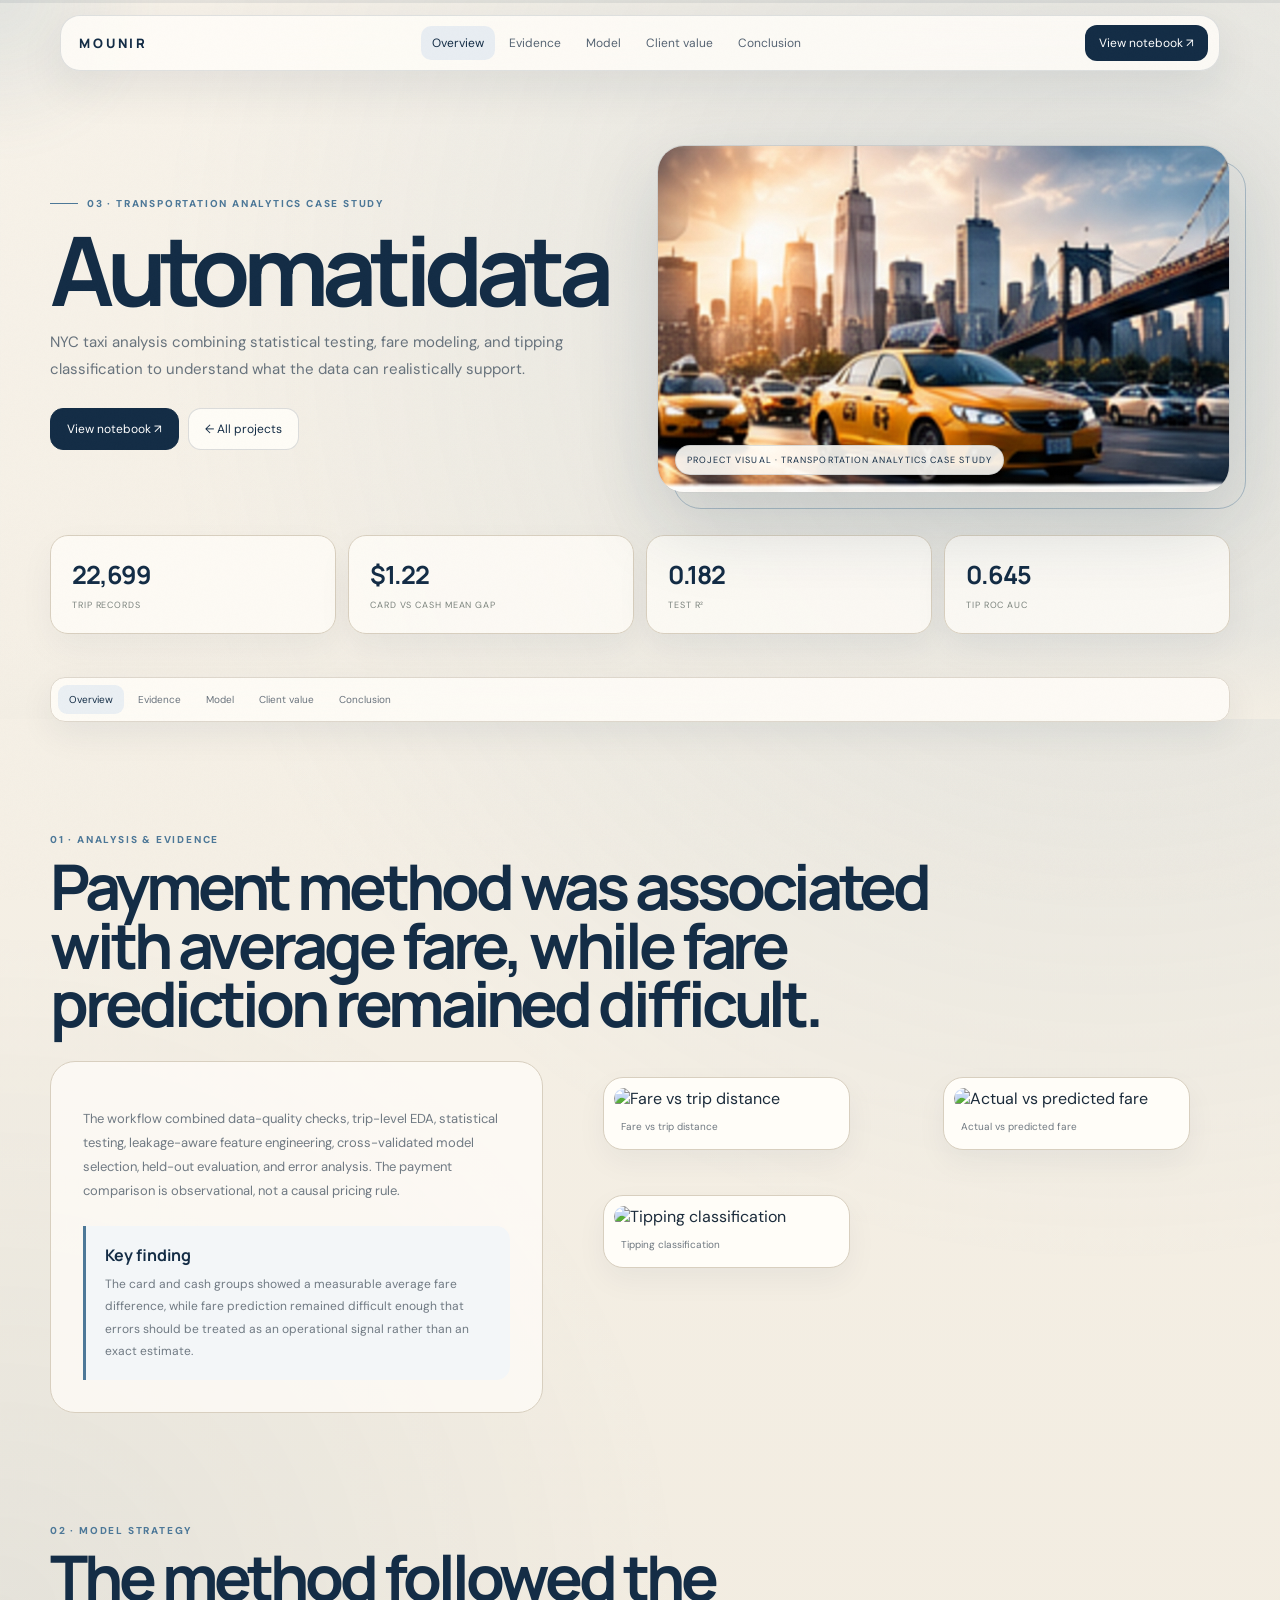
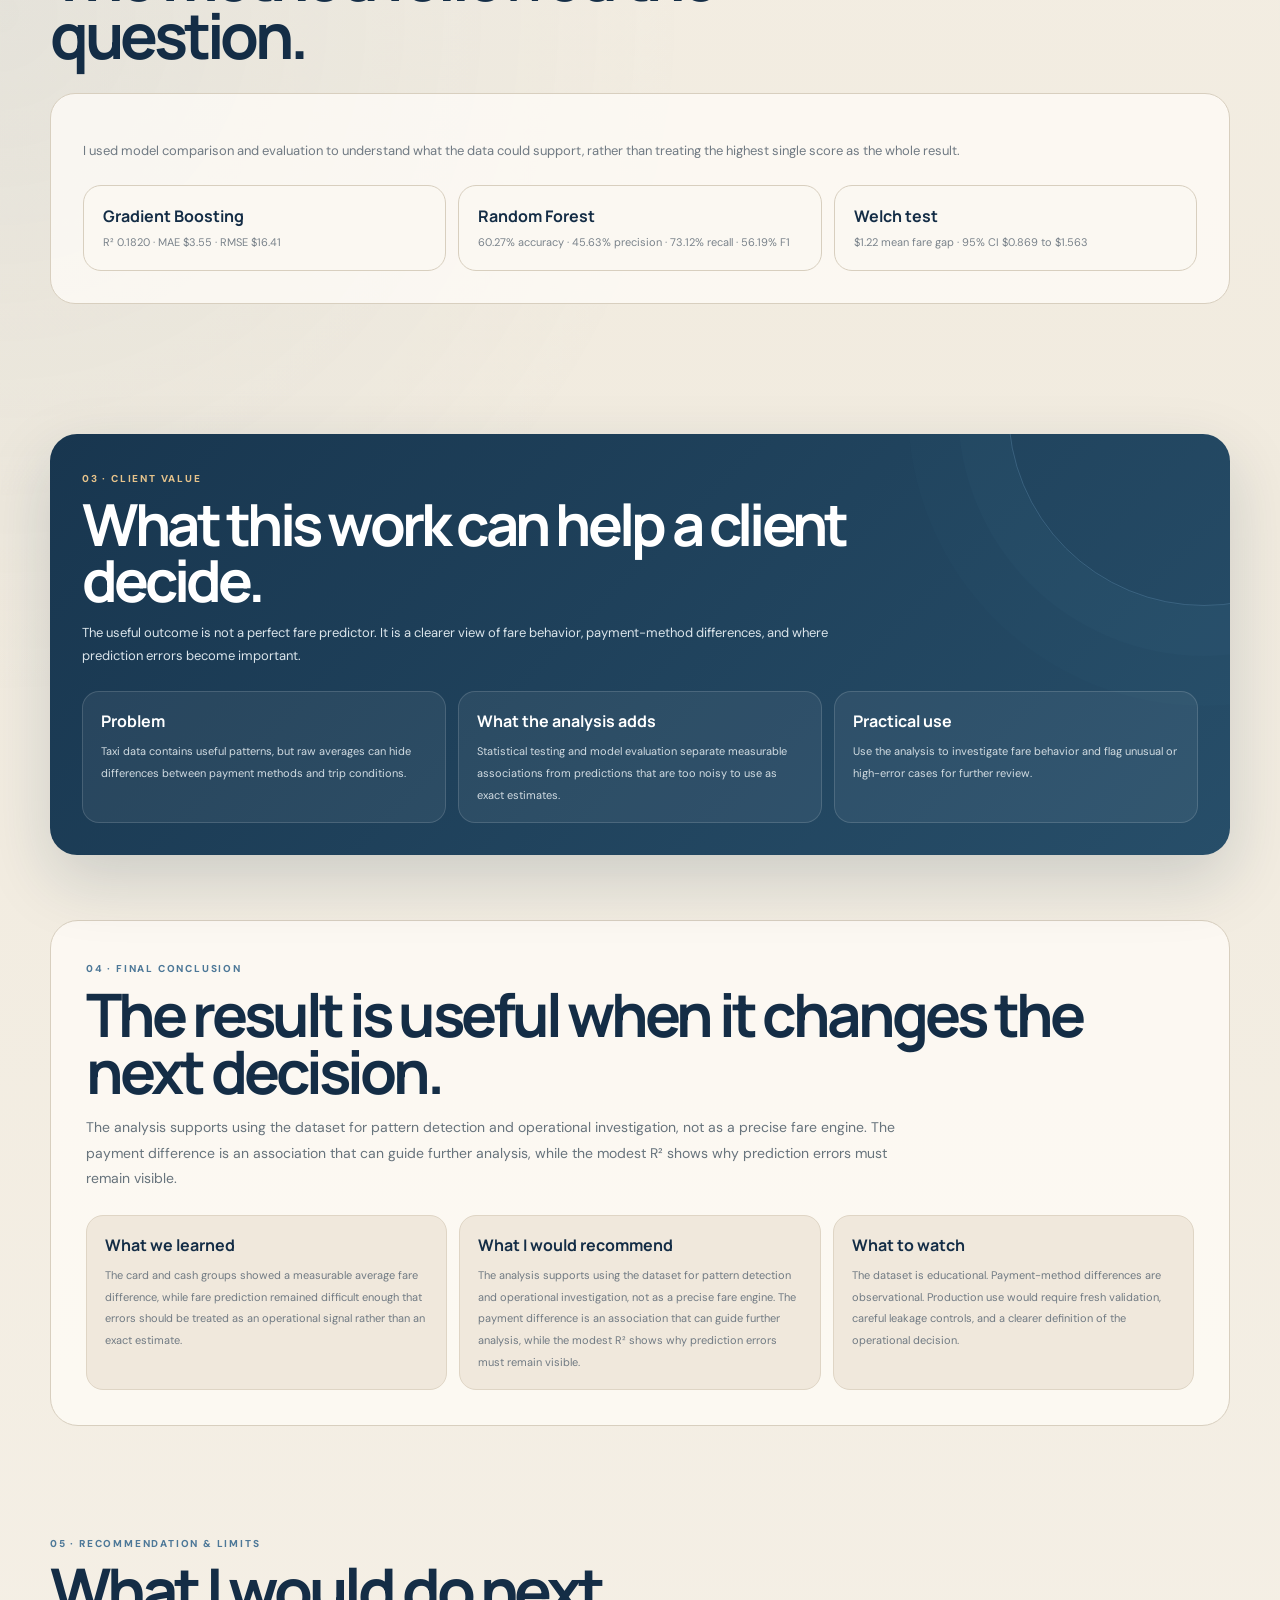
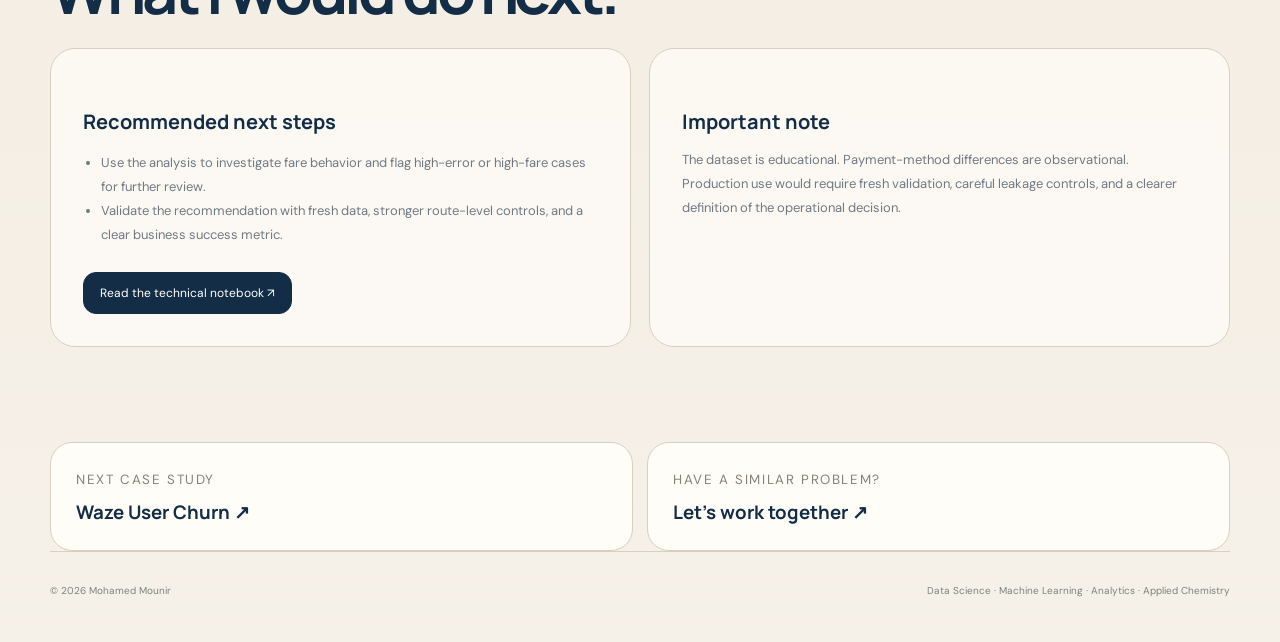
==== commit 6add7a16: "Add files via upload" ====
--- a/projects/automatidata.html
+++ b/projects/automatidata.html
@@ -1 +1,14 @@
-<!doctype html><html lang="en"><head><meta charset="utf-8"><meta name="viewport" content="width=device-width,initial-scale=1"><title>Automatidata | Mohamed Mounir</title><meta name="description" content="NYC taxi analytics covering payment-method differences, fare estimation, and generous-tipping classification."><link rel="preconnect" href="https://fonts.googleapis.com"><link rel="preconnect" href="https://fonts.gstatic.com" crossorigin><link href="https://fonts.googleapis.com/css2?family=DM+Sans:wght@400;500;600;700&family=Manrope:wght@500;600;700;800&display=swap" rel="stylesheet"><link rel="stylesheet" href="../assets/css/project.css"></head><body style="--accent:#4d7898"><div class="site-shell"><div class="grain"></div><div class="cursor-glow"></div><div class="scroll-line"><span></span></div><nav class="nav"><a class="brand" href="../index.html">MOUNIR</a><div class="nav-links"><a href="#overview">Overview</a><a href="#evidence">Evidence</a><a href="#model">Model</a><a href="#recommendations">Advice</a><a href="../index.html#work">All work</a></div><a class="nav-cta" href="https://github.com/MOUni1r/MOUni1r.github.io/blob/main/project-files/automatidata/Automatidata_Project.ipynb">View notebook ↗</a><button class="menu-btn" aria-label="Open menu">☰</button></nav><main><section class="case-hero" id="overview"><div class="case-orb"></div><div class="case-wrap reveal"><span class="case-kicker">03 · Regression & classification case study</span><h1 class="case-title">Automatidata</h1><p class="case-sub">NYC taxi analytics covering payment-method differences, fare estimation, and generous-tipping classification.</p><div class="case-actions"><a class="btn primary" href="https://github.com/MOUni1r/MOUni1r.github.io/blob/main/project-files/automatidata/Automatidata_Project.ipynb">View Notebook ↗</a><a class="btn" href="../index.html#work">← All projects</a></div><div class="metrics"><div class="metric-box reveal"><strong>22,699</strong><span>trip records</span></div><div class="metric-box reveal"><strong>$1.22</strong><span>card vs cash mean gap</span></div><div class="metric-box reveal"><strong>0.182</strong><span>test R²</span></div><div class="metric-box reveal"><strong>0.645</strong><span>tip ROC AUC</span></div></div></div></section><nav class="case-nav"><a href="#overview">Overview</a><a href="#evidence">Evidence</a><a href="#model">Model</a><a href="#insight">Insight</a><a href="#recommendations">Advice</a></nav><section class="case-section" id="evidence"><div class="case-grid"><div class="case-copy reveal"><span class="section-kicker">01 · Analysis</span><h2>Visual evidence before model interpretation.</h2><p>This independent portfolio case study combines data-quality cleaning, time and trip-level EDA, statistical testing, leakage-aware feature engineering, cross-validated model selection, held-out test evaluation, and error analysis. The dataset is educational and the payment comparison is observational.</p><h3>Key finding</h3><p>Payment method was associated with average fare.</p></div><div class="evidence-grid"><figure class="evidence reveal"><img src="../assets/img/projects/figures/automatidata/fare_vs_trip_distance.png" alt="Fare vs distance" loading="lazy"><figcaption>Fare vs distance</figcaption></figure><figure class="evidence reveal"><img src="../assets/img/projects/figures/automatidata/actual_vs_predicted_fare.png" alt="Actual vs predicted fare" loading="lazy"><figcaption>Actual vs predicted fare</figcaption></figure><figure class="evidence reveal"><img src="../assets/img/projects/figures/automatidata/tipping_confusion_matrix.png" alt="Tipping confusion matrix" loading="lazy"><figcaption>Tipping confusion matrix</figcaption></figure></div></div></section><section class="case-section" id="model"><div class="case-copy reveal"><span class="section-kicker">02 · Model strategy</span><h2>Choose the method for the question.</h2><p>Models are compared using metrics aligned with the problem, then evaluated on held-out data. The point is not a single score. It is understanding what the model can and cannot support.</p><div class="model-strip"><div class="model reveal"><b>Gradient Boosting</b><span>R² 0.1820 · MAE $3.55 · RMSE $16.41</span></div><div class="model reveal"><b>Random Forest</b><span>60.27% accuracy · 45.63% precision · 73.12% recall · 56.19% F1</span></div><div class="model reveal"><b>Welch test</b><span>$1.22 mean fare gap · 95% CI $0.869 to $1.563</span></div></div></div></section><section class="case-section" id="insight"><div class="case-grid"><div class="case-copy reveal"><span class="section-kicker">03 · What the model says</span><h2>Payment method was associated with average fare.</h2><p>The headline result becomes useful when it is paired with the trade-offs, data context, and limitations around it.</p></div><div class="case-copy reveal"><span class="section-kicker">Interpretation</span><h3>Portfolio framing</h3><p>This is a portfolio case study built from an educational dataset. Results are presented as analytical evidence and model behavior, not as proof of causal relationships or production performance.</p></div></div></section><section class="case-section" id="recommendations"><div class="case-copy reveal"><span class="section-kicker">04 · Practical next steps</span><h2>What I would investigate next.</h2><ul><li>Treat the card-vs-cash fare gap as an operational question, not a causal pricing rule.</li><li>Flag high-fare predictions for manual review because errors grow in that segment.</li><li>Keep route-level aggregate features tied to training data when moving toward production.</li></ul><div class="case-actions"><a class="btn primary" href="https://github.com/MOUni1r/MOUni1r.github.io/blob/main/project-files/automatidata/Automatidata_Project.ipynb">Read the technical notebook ↗</a></div></div></section><section class="case-footer"><div class="next-grid" style="width:min(var(--max),calc(100% - 40px));margin:auto"><a class="next-card" href="../projects/salifort.html"><small>Next case study</small><h3>Salifort Motors ↗</h3></a><a class="next-card" href="../index.html#contact"><small>Have a similar problem?</small><h3>Let’s work together ↗</h3></a></div><div class="footer"><span>© 2026 Mohamed Mounir</span><span>Data Science · Machine Learning · Analytics</span></div></section></main></div><script src="../assets/js/site.js"></script></body></html>+<!doctype html>
+<html lang="en"><head><meta charset="utf-8"><meta name="viewport" content="width=device-width,initial-scale=1"><meta name="description" content="Automatidata case study by Mohamed Mounir."><title>Automatidata | Mohamed Mounir</title><link rel="stylesheet" href="../assets/css/project.css"></head>
+<body style="--accent:#4d7898"><div class="site-shell"><div class="grain"></div><div class="cursor-glow"></div><div class="scroll-line"><span></span></div>
+<nav class="nav" aria-label="Project navigation"><a class="brand" href="../index.html">MOUNIR</a><div class="nav-links"><a href="#overview">Overview</a><a href="#evidence">Evidence</a><a href="#model">Model</a><a href="#client-value">Client value</a><a href="#conclusion">Conclusion</a></div><a class="nav-cta" href="https://github.com/MOUni1r/MOUni1r.github.io/blob/main/project-files/automatidata/Automatidata_Project.ipynb">View notebook ↗</a><button class="menu-btn" aria-label="Open menu" aria-expanded="false">☰</button></nav>
+<main>
+<section class="case-hero" id="overview"><div class="case-wrap"><div class="case-hero-grid"><div class="reveal"><span class="case-kicker">03 · Transportation analytics case study</span><h1 class="case-title">Automatidata</h1><p class="case-sub">NYC taxi analysis combining statistical testing, fare modeling, and tipping classification to understand what the data can realistically support.</p><div class="case-actions"><a class="btn primary" href="https://github.com/MOUni1r/MOUni1r.github.io/blob/main/project-files/automatidata/Automatidata_Project.ipynb">View notebook ↗</a><a class="btn" href="../index.html#work">← All projects</a></div></div><div class="case-cover reveal"><img src="../assets/img/projects/automatidata.jpg" alt="Automatidata project visual"><span class="case-cover-label">Project visual · Transportation analytics case study</span></div></div><div class="metrics"><div class="metric-box reveal"><strong>22,699</strong><span>trip records</span></div><div class="metric-box reveal"><strong>$1.22</strong><span>card vs cash mean gap</span></div><div class="metric-box reveal"><strong>0.182</strong><span>test R²</span></div><div class="metric-box reveal"><strong>0.645</strong><span>tip ROC AUC</span></div></div></div></section>
+<nav class="case-nav"><a href="#overview">Overview</a><a href="#evidence">Evidence</a><a href="#model">Model</a><a href="#client-value">Client value</a><a href="#conclusion">Conclusion</a></nav>
+<section class="case-section" id="evidence"><div class="section-head reveal"><span class="section-kicker">01 · Analysis & evidence</span><h2>Payment method was associated with average fare, while fare prediction remained difficult.</h2></div><div class="case-grid"><div class="case-copy reveal"><p>The workflow combined data-quality checks, trip-level EDA, statistical testing, leakage-aware feature engineering, cross-validated model selection, held-out evaluation, and error analysis. The payment comparison is observational, not a causal pricing rule.</p><div class="finding"><strong>Key finding</strong><span>The card and cash groups showed a measurable average fare difference, while fare prediction remained difficult enough that errors should be treated as an operational signal rather than an exact estimate.</span></div></div><div class="evidence-grid"><figure class="evidence reveal"><img src="../assets/img/projects/figures/automatidata/fare_vs_trip_distance.png" alt="Fare vs trip distance" loading="lazy"><figcaption>Fare vs trip distance</figcaption></figure><figure class="evidence reveal"><img src="../assets/img/projects/figures/automatidata/actual_vs_predicted_fare.png" alt="Actual vs predicted fare" loading="lazy"><figcaption>Actual vs predicted fare</figcaption></figure><figure class="evidence reveal"><img src="../assets/img/projects/figures/automatidata/tipping_confusion_matrix.png" alt="Tipping classification" loading="lazy"><figcaption>Tipping classification</figcaption></figure></div></div></section>
+<section class="case-section" id="model"><div class="section-head reveal"><span class="section-kicker">02 · Model strategy</span><h2>The method followed the question.</h2></div><div class="case-copy reveal"><p>I used model comparison and evaluation to understand what the data could support, rather than treating the highest single score as the whole result.</p><div class="model-strip"><div class="model reveal"><b>Gradient Boosting</b><span>R² 0.1820 · MAE $3.55 · RMSE $16.41</span></div><div class="model reveal"><b>Random Forest</b><span>60.27% accuracy · 45.63% precision · 73.12% recall · 56.19% F1</span></div><div class="model reveal"><b>Welch test</b><span>$1.22 mean fare gap · 95% CI $0.869 to $1.563</span></div></div></div></section>
+<section class="case-section" id="client-value"><div class="client-value reveal"><span class="section-kicker">03 · Client value</span><h2>What this work can help a client decide.</h2><p>The useful outcome is not a perfect fare predictor. It is a clearer view of fare behavior, payment-method differences, and where prediction errors become important.</p><div class="value-grid"><article class="value-card"><b>Problem</b><span>Taxi data contains useful patterns, but raw averages can hide differences between payment methods and trip conditions.</span></article><article class="value-card"><b>What the analysis adds</b><span>Statistical testing and model evaluation separate measurable associations from predictions that are too noisy to use as exact estimates.</span></article><article class="value-card"><b>Practical use</b><span>Use the analysis to investigate fare behavior and flag unusual or high-error cases for further review.</span></article></div></div></section>
+<section class="case-section outcome-section" id="conclusion"><div class="conclusion reveal"><span class="section-kicker">04 · Final conclusion</span><h2>The result is useful when it changes the next decision.</h2><p class="conclusion-lead">The analysis supports using the dataset for pattern detection and operational investigation, not as a precise fare engine. The payment difference is an association that can guide further analysis, while the modest R² shows why prediction errors must remain visible.</p><div class="conclusion-grid"><div class="conclusion-item"><b>What we learned</b><span>The card and cash groups showed a measurable average fare difference, while fare prediction remained difficult enough that errors should be treated as an operational signal rather than an exact estimate.</span></div><div class="conclusion-item"><b>What I would recommend</b><span>The analysis supports using the dataset for pattern detection and operational investigation, not as a precise fare engine. The payment difference is an association that can guide further analysis, while the modest R² shows why prediction errors must remain visible.</span></div><div class="conclusion-item"><b>What to watch</b><span>The dataset is educational. Payment-method differences are observational. Production use would require fresh validation, careful leakage controls, and a clearer definition of the operational decision.</span></div></div></div></section>
+<section class="case-section" id="notes"><div class="section-head reveal"><span class="section-kicker">05 · Recommendation & limits</span><h2>What I would do next.</h2></div><div class="notes"><div class="case-copy reveal"><h3>Recommended next steps</h3><ul><li>Use the analysis to investigate fare behavior and flag high-error or high-fare cases for further review.</li><li>Validate the recommendation with fresh data, stronger route-level controls, and a clear business success metric.</li></ul><div class="case-actions"><a class="btn primary" href="https://github.com/MOUni1r/MOUni1r.github.io/blob/main/project-files/automatidata/Automatidata_Project.ipynb">Read the technical notebook ↗</a></div></div><div class="case-copy reveal"><h3>Important note</h3><p>The dataset is educational. Payment-method differences are observational. Production use would require fresh validation, careful leakage controls, and a clearer definition of the operational decision.</p></div></div></section>
+<section class="case-footer"><div class="next-grid"><a class="next-card" href="../projects/waze.html"><small>Next case study</small><h3>Waze User Churn ↗</h3></a><a class="next-card" href="../index.html#contact"><small>Have a similar problem?</small><h3>Let’s work together ↗</h3></a></div><div class="footer"><span>© 2026 Mohamed Mounir</span><span>Data Science · Machine Learning · Analytics · Applied Chemistry</span></div></section>
+</main></div><script src="../assets/js/site.js"></script></body></html>
--- a/assets/css/project.css
+++ b/assets/css/project.css
@@ -1 +1,16 @@
-:root{--navy:#17324d;--blue:#315a78;--gold:#c9934c;--cream:#f7f3eb;--paper:#fffdf9;--ink:#172333;--muted:#6c7680;--line:#ded7cc;--shadow:0 24px 70px rgba(23,50,77,.10);--max:1180px}*{box-sizing:border-box}html{scroll-behavior:smooth}body{margin:0;background:var(--cream);color:var(--ink);font-family:DM Sans,system-ui,sans-serif;overflow-x:hidden}a{color:inherit;text-decoration:none}button,a{font:inherit}.site-shell{position:relative;isolation:isolate;min-height:100vh;background:radial-gradient(circle at 8% 10%,rgba(201,147,76,.11),transparent 28%),radial-gradient(circle at 88% 18%,rgba(49,90,120,.10),transparent 30%),var(--cream)}.grain{position:fixed;inset:0;pointer-events:none;z-index:80;opacity:.025;background-image:url("data:image/svg+xml,%3Csvg xmlns='http://www.w3.org/2000/svg' width='160' height='160' viewBox='0 0 160 160'%3E%3Cfilter id='n'%3E%3CfeTurbulence type='fractalNoise' baseFrequency='.75' numOctaves='3'/%3E%3C/filter%3E%3Crect width='100%25' height='100%25' filter='url(%23n)'/%3E%3C/svg%3E")}.cursor-glow{position:fixed;z-index:1;pointer-events:none;width:340px;height:340px;border-radius:50%;transform:translate(-50%,-50%);background:radial-gradient(circle,rgba(201,147,76,.12),transparent 68%);filter:blur(8px);transition:left .08s linear,top .08s linear}.scroll-line{position:fixed;z-index:70;top:0;left:0;width:100%;height:3px;background:rgba(23,50,77,.08)}.scroll-line span{display:block;height:100%;width:0;background:linear-gradient(90deg,var(--gold),var(--blue));transform-origin:left}.nav{position:fixed;z-index:60;top:16px;left:50%;transform:translateX(-50%);width:min(calc(100% - 32px),1160px);display:flex;align-items:center;justify-content:space-between;padding:10px 12px 10px 18px;border:1px solid rgba(23,50,77,.12);border-radius:20px;background:rgba(255,253,249,.84);backdrop-filter:blur(18px);box-shadow:0 15px 45px rgba(23,50,77,.09)}.brand{font-weight:800;letter-spacing:.18em;font-size:13px;color:var(--navy)}.nav-links{display:flex;gap:3px}.nav-links a{padding:9px 12px;color:#596574;font-size:13px;border-radius:10px;transition:.25s}.nav-links a:hover,.nav-links a.active{color:var(--navy);background:#f0eadf}.nav-cta{border:1px solid rgba(23,50,77,.16);padding:9px 13px;border-radius:11px;color:#fff;background:var(--navy);font-size:12px;transition:.25s}.nav-cta:hover{transform:translateY(-2px);background:#244968}.menu-btn{display:none;border:0;background:none;color:var(--navy);font-size:22px}.hero{min-height:100svh;position:relative;display:grid;place-items:center;padding:140px 24px 90px;overflow:hidden}.hero-inner{width:min(var(--max),100%);display:grid;grid-template-columns:1.05fr .95fr;gap:55px;align-items:center;position:relative;z-index:3}.eyebrow{display:inline-flex;align-items:center;gap:9px;color:var(--blue);text-transform:uppercase;letter-spacing:.18em;font-size:11px;font-weight:800}.eyebrow:before{content:"";width:28px;height:1px;background:var(--gold)}.hero h1{font-family:Manrope,DM Sans,sans-serif;font-size:clamp(54px,7.2vw,92px);line-height:.93;letter-spacing:-.07em;margin:20px 0 24px;max-width:730px;color:var(--navy)}.hero h1 .accent{color:var(--gold)}.hero-copy{max-width:620px;color:#68727c;font-size:17px;line-height:1.75}.hero-actions{display:flex;gap:11px;flex-wrap:wrap;margin-top:30px}.btn{display:inline-flex;align-items:center;justify-content:center;gap:9px;border:1px solid rgba(23,50,77,.15);border-radius:13px;padding:12px 16px;background:var(--paper);color:var(--navy);transition:transform .28s,border-color .28s,box-shadow .28s,background .28s}.btn:hover{transform:translateY(-3px);border-color:rgba(201,147,76,.55);box-shadow:0 14px 30px rgba(23,50,77,.10)}.btn.primary{background:var(--navy);color:#fff;border-color:var(--navy)}.hero-metrics{display:flex;gap:30px;flex-wrap:wrap;margin-top:40px;padding-top:23px;border-top:1px solid var(--line)}.metric strong{display:block;font-family:Manrope;font-size:27px;color:var(--navy);letter-spacing:-.04em}.metric span{display:block;color:#7a838b;font-size:10px;text-transform:uppercase;letter-spacing:.12em;margin-top:5px}.hero-visual{min-height:520px;position:relative;display:grid;place-items:center}.analysis-card{width:min(510px,92vw);position:relative;background:rgba(255,253,249,.9);border:1px solid #ddd5c8;border-radius:30px;box-shadow:var(--shadow);padding:20px;transform:rotate(2.2deg);transition:transform .35s ease}.analysis-card:hover{transform:rotate(0) translateY(-7px)}.window-top{display:flex;align-items:center;justify-content:space-between;padding:2px 4px 14px;color:#7a838b;font-size:11px}.dots{display:flex;gap:5px}.dots i{width:7px;height:7px;border-radius:50%;background:#d7cfc2}.screen{border-radius:20px;background:#edf0ee;border:1px solid #d8ded9;padding:22px;overflow:hidden}.screen-head{display:flex;justify-content:space-between;align-items:end;margin-bottom:20px}.screen-head strong{font-family:Manrope;color:var(--navy);font-size:18px}.screen-head span{font-size:10px;color:#7c858e}.chart{height:160px;display:flex;align-items:end;gap:12px;padding:12px 10px;border-bottom:1px solid #cfd7d2;background:linear-gradient(180deg,rgba(49,90,120,.04),transparent)}.bar{flex:1;border-radius:7px 7px 2px 2px;background:linear-gradient(180deg,var(--blue),#8aa2b2);height:var(--h);transform-origin:bottom;animation:barIn 1.2s cubic-bezier(.2,.8,.2,1) both}.bar:nth-child(2){animation-delay:.08s}.bar:nth-child(3){animation-delay:.16s}.bar:nth-child(4){animation-delay:.24s}.bar:nth-child(5){animation-delay:.32s}.bar:nth-child(6){animation-delay:.4s}@keyframes barIn{from{transform:scaleY(0)}to{transform:scaleY(1)}}.screen-foot{display:grid;grid-template-columns:repeat(3,1fr);gap:9px;margin-top:12px}.mini{padding:11px;border:1px solid #d9dfdb;border-radius:12px;background:#fbfcfa}.mini b{display:block;color:var(--navy);font-size:14px}.mini span{font-size:9px;color:#7b858d}.float-chip{position:absolute;padding:10px 12px;border:1px solid rgba(23,50,77,.13);border-radius:13px;background:rgba(255,253,249,.92);box-shadow:0 12px 35px rgba(23,50,77,.10);font-size:11px;color:var(--navy);animation:float 5s ease-in-out infinite}.chip-a{top:9%;right:0}.chip-b{bottom:13%;left:-2%;animation-delay:-2s}.chip-c{top:47%;right:-7%;animation-delay:-3.5s}@keyframes float{50%{transform:translateY(-11px) rotate(-2deg)}}.orbit{position:absolute;width:580px;height:580px;border:1px solid rgba(49,90,120,.12);border-radius:50%;animation:slowSpin 30s linear infinite}.orbit:before,.orbit:after{content:"";position:absolute;border:1px dashed rgba(201,147,76,.20);border-radius:50%}.orbit:before{inset:55px;transform:rotate(30deg)}.orbit:after{inset:130px;transform:rotate(-40deg)}.node{position:absolute;width:13px;height:13px;border-radius:50%;background:var(--gold);box-shadow:0 0 0 7px rgba(201,147,76,.10)}.node.n1{top:19%;left:18%}.node.n2{top:15%;right:23%;background:var(--blue)}.node.n3{bottom:17%;right:18%;background:var(--blue)}.node.n4{bottom:28%;left:11%;}@keyframes slowSpin{to{transform:rotate(360deg)}}.section{width:min(var(--max),calc(100% - 40px));margin:0 auto;padding:115px 0}.section-head{display:flex;align-items:end;justify-content:space-between;gap:30px;margin-bottom:42px}.section-kicker{color:var(--gold);font-size:11px;text-transform:uppercase;letter-spacing:.18em;font-weight:800}.section h2{font-family:Manrope;font-size:clamp(38px,5vw,64px);line-height:.95;letter-spacing:-.06em;margin:10px 0 0;color:var(--navy)}.section-intro{max-width:470px;color:#747d85;line-height:1.75;font-size:14px}.project-grid{display:grid;grid-template-columns:repeat(2,1fr);gap:18px}.project-card{--accent:var(--gold);position:relative;overflow:hidden;border:1px solid #ddd6ca;border-radius:26px;background:var(--paper);box-shadow:0 14px 45px rgba(23,50,77,.06);transition:transform .45s cubic-bezier(.2,.8,.2,1),box-shadow .45s,border-color .3s}.project-card:hover{transform:translateY(-8px);box-shadow:0 28px 65px rgba(23,50,77,.12);border-color:color-mix(in srgb,var(--accent) 55%,#ddd6ca)}.project-art{height:310px;overflow:hidden;position:relative;background:#efe9df}.project-art img{width:100%;height:100%;object-fit:cover;display:block;transition:transform .8s cubic-bezier(.2,.8,.2,1)}.project-card:hover .project-art img{transform:scale(1.045)}.project-art:after{content:"";position:absolute;inset:0;background:linear-gradient(180deg,transparent 55%,rgba(23,50,77,.16));pointer-events:none}.project-copy{padding:25px 26px 27px}.project-meta{display:flex;justify-content:space-between;gap:12px;color:#8a8176;font-size:10px;text-transform:uppercase;letter-spacing:.12em}.project-copy h3{font-family:Manrope;font-size:29px;line-height:1;margin:12px 0 8px;color:var(--navy);letter-spacing:-.04em}.project-copy p{margin:0;color:#707a83;font-size:13px;line-height:1.65}.project-tags{display:flex;gap:7px;flex-wrap:wrap;margin-top:17px}.tag{font-size:10px;padding:6px 8px;border:1px solid #e0d8cc;border-radius:9px;color:#66717b;background:#faf8f3}.project-arrow{position:absolute;right:22px;bottom:22px;width:39px;height:39px;border-radius:50%;display:grid;place-items:center;background:var(--accent);color:#fff;transition:transform .3s}.project-card:hover .project-arrow{transform:translate(3px,-3px)}.services-grid{display:grid;grid-template-columns:repeat(4,1fr);gap:14px}.service{border:1px solid #ddd6ca;border-radius:22px;padding:25px;background:rgba(255,253,249,.72);transition:transform .35s,box-shadow .35s}.service:hover{transform:translateY(-6px);box-shadow:0 22px 50px rgba(23,50,77,.08)}.service-num{color:var(--gold);font-family:Manrope;font-size:12px;font-weight:800}.service h3{font-family:Manrope;font-size:19px;color:var(--navy);margin:24px 0 9px}.service p{color:#747e87;font-size:12px;line-height:1.7;margin:0}.about-grid,.contact-grid{display:grid;grid-template-columns:1.1fr .9fr;gap:18px}.glass{border:1px solid #ddd6ca;background:rgba(255,253,249,.76);border-radius:26px;padding:35px;box-shadow:0 15px 45px rgba(23,50,77,.05)}.glass h3{font-family:Manrope;color:var(--navy);font-size:25px;margin:0 0 13px}.glass p{color:#727c85;line-height:1.8;font-size:14px}.skill-grid{display:grid;grid-template-columns:repeat(2,1fr);gap:9px;margin-top:20px}.skill{border:1px solid #e0d9ce;border-radius:12px;padding:11px 13px;color:#56616c;background:#fbf9f5;font-size:12px}.contact-title{font-family:Manrope;font-size:clamp(42px,6vw,76px);line-height:.92;letter-spacing:-.07em;color:var(--navy);margin:0 0 18px}.contact-links{display:flex;gap:9px;flex-wrap:wrap;margin-top:25px}.footer{width:min(var(--max),calc(100% - 40px));margin:auto;padding:32px 0 45px;border-top:1px solid var(--line);display:flex;justify-content:space-between;color:#7b837d;font-size:11px}.reveal{opacity:0;transform:translateY(28px);transition:opacity .8s ease,transform .8s cubic-bezier(.2,.8,.2,1)}.reveal.visible{opacity:1;transform:none}.stagger>*{opacity:0;transform:translateY(22px);transition:.7s cubic-bezier(.2,.8,.2,1)}.stagger.visible>*{opacity:1;transform:none}.stagger.visible>*:nth-child(2){transition-delay:.08s}.stagger.visible>*:nth-child(3){transition-delay:.16s}.stagger.visible>*:nth-child(4){transition-delay:.24s}@media(max-width:900px){.nav{top:10px}.nav-links,.nav-cta{display:none}.menu-btn{display:block}.nav.open .nav-links{display:flex;position:absolute;top:62px;left:0;right:0;flex-direction:column;padding:10px;background:rgba(255,253,249,.97);border:1px solid var(--line);border-radius:16px}.hero-inner{grid-template-columns:1fr;gap:20px}.hero{padding-top:120px}.hero-visual{min-height:430px}.project-grid{grid-template-columns:1fr}.services-grid{grid-template-columns:repeat(2,1fr)}.about-grid,.contact-grid{grid-template-columns:1fr}.section-head{display:block}.section-intro{margin-top:18px}.orbit{width:480px;height:480px}}@media(max-width:560px){.hero{padding-left:18px;padding-right:18px}.section{width:min(calc(100% - 28px),var(--max))}.hero h1{font-size:clamp(48px,15vw,72px)}.analysis-card{padding:13px}.screen{padding:15px}.float-chip{display:none}.hero-visual{min-height:350px}.orbit{width:360px;height:360px}.services-grid{grid-template-columns:1fr}.glass{padding:25px}.skill-grid{grid-template-columns:1fr}.footer{display:block;line-height:1.7}.footer span{display:block;margin-top:8px}}@media(prefers-reduced-motion:reduce){html{scroll-behavior:auto}.orbit,.float-chip,.bar{animation:none}.reveal,.stagger>*{transition:none;opacity:1;transform:none}.project-card,.btn,.service{transition:none}}@view-transition{navigation:auto}::view-transition-old(root){animation:pageOut .18s ease both}::view-transition-new(root){animation:pageIn .36s cubic-bezier(.2,.8,.2,1) both}@keyframes pageOut{to{opacity:0;transform:scale(.99)}}@keyframes pageIn{from{opacity:0;transform:translateY(10px)}to{opacity:1;transform:none}} .case-hero{padding:150px 24px 65px;position:relative;overflow:hidden}.case-wrap{width:min(var(--max),100%);margin:auto;position:relative;z-index:2}.case-kicker{color:var(--accent);font-size:11px;text-transform:uppercase;letter-spacing:.18em;font-weight:800}.case-title{font-family:Manrope;color:var(--navy);font-size:clamp(52px,7vw,88px);line-height:.9;letter-spacing:-.07em;margin:17px 0 18px;max-width:850px}.case-sub{max-width:760px;color:#68737d;font-size:16px;line-height:1.75}.case-actions{display:flex;gap:10px;flex-wrap:wrap;margin-top:25px}.case-orb{position:absolute;width:520px;height:520px;right:-160px;top:70px;border-radius:50%;border:1px solid color-mix(in srgb,var(--accent) 32%,transparent);background:radial-gradient(circle at center,color-mix(in srgb,var(--accent) 15%,transparent),transparent 58%);animation:slowSpin 28s linear infinite}.case-orb:before,.case-orb:after{content:"";position:absolute;inset:55px;border:1px dashed color-mix(in srgb,var(--accent) 30%,transparent);border-radius:50%}.case-orb:after{inset:125px}.metrics{display:grid;grid-template-columns:repeat(4,1fr);gap:12px;margin-top:40px}.metric-box{background:rgba(255,253,249,.8);border:1px solid #ddd6ca;border-radius:18px;padding:20px;box-shadow:0 14px 35px rgba(23,50,77,.05)}.metric-box strong{display:block;font-family:Manrope;font-size:25px;color:var(--navy);letter-spacing:-.04em}.metric-box span{display:block;margin-top:7px;font-size:10px;color:#7b837d;text-transform:uppercase;letter-spacing:.1em}.case-nav{position:sticky;top:82px;z-index:20;width:min(var(--max),calc(100% - 40px));margin:0 auto -45px;display:flex;gap:4px;padding:7px;background:rgba(255,253,249,.82);backdrop-filter:blur(16px);border:1px solid #ded7cc;border-radius:15px;box-shadow:0 12px 35px rgba(23,50,77,.07)}.case-nav a{padding:8px 10px;border-radius:9px;color:#69737d;font-size:11px}.case-nav a:hover,.case-nav a.active{background:#f0eadf;color:var(--navy)}.case-section{width:min(var(--max),calc(100% - 40px));margin:auto;padding:110px 0 0}.case-grid{display:grid;grid-template-columns:1fr .95fr;gap:18px;align-items:start}.case-copy{background:rgba(255,253,249,.7);border:1px solid #ddd6ca;border-radius:25px;padding:32px}.case-copy h2{font-family:Manrope;color:var(--navy);font-size:clamp(33px,4vw,52px);line-height:.96;letter-spacing:-.06em;margin:9px 0 18px}.case-copy h3{font-family:Manrope;color:var(--navy);font-size:20px;margin:28px 0 9px}.case-copy p,.case-copy li{color:#707a83;line-height:1.8;font-size:13px}.case-copy ul{padding-left:18px}.evidence-grid{display:grid;grid-template-columns:repeat(2,1fr);gap:13px}.evidence{background:var(--paper);border:1px solid #ddd6ca;border-radius:20px;padding:10px;box-shadow:0 12px 30px rgba(23,50,77,.05);overflow:hidden}.evidence img{width:100%;display:block;border-radius:13px;transition:transform .6s}.evidence:hover img{transform:scale(1.025)}.evidence figcaption{padding:11px 7px 6px;font-size:11px;color:#6f7880}.model-strip{display:grid;grid-template-columns:repeat(3,1fr);gap:12px;margin-top:20px}.model{border:1px solid #ddd6ca;border-radius:18px;padding:19px;background:#fbf9f5}.model b{display:block;color:var(--navy);font-family:Manrope}.model span{display:block;color:#7a838b;font-size:11px;line-height:1.5;margin-top:7px}.next-grid{display:grid;grid-template-columns:1fr 1fr;gap:14px}.next-card{border:1px solid #ddd6ca;border-radius:22px;padding:25px;background:var(--paper);transition:.35s}.next-card:hover{transform:translateY(-5px);box-shadow:0 20px 45px rgba(23,50,77,.08)}.next-card small{color:#8a8176;text-transform:uppercase;letter-spacing:.12em}.next-card h3{font-family:Manrope;color:var(--navy);margin:10px 0 0}.case-footer{padding:100px 0 50px}.case-footer .footer{padding-top:28px}@media(max-width:900px){.metrics{grid-template-columns:repeat(2,1fr)}.case-grid{grid-template-columns:1fr}.case-nav{overflow:auto;white-space:nowrap}.case-orb{opacity:.5}.model-strip{grid-template-columns:1fr 1fr}}@media(max-width:560px){.case-hero{padding-top:125px}.case-section{width:min(calc(100% - 28px),var(--max))}.metrics{grid-template-columns:1fr 1fr}.evidence-grid{grid-template-columns:1fr}.model-strip{grid-template-columns:1fr}.next-grid{grid-template-columns:1fr}.case-nav{width:calc(100% - 28px);top:70px}}+@import url('https://fonts.googleapis.com/css2?family=DM+Sans:wght@400;500;600;700&family=Manrope:wght@500;600;700;800&display=swap');
+:root{--navy:#142d46;--blue:#315a78;--accent:#c9934c;--cream:#f3eee4;--paper:#fffdf8;--ink:#1b2b3b;--muted:#6d7780;--line:#d8cfbf;--max:1180px;--shadow:0 24px 70px rgba(20,45,70,.10)}
+*{box-sizing:border-box}html{scroll-behavior:smooth}body{margin:0;background:var(--cream);color:var(--ink);font-family:'DM Sans',system-ui,sans-serif;overflow-x:hidden}a{color:inherit;text-decoration:none}.site-shell{min-height:100vh;background:radial-gradient(circle at 87% 8%,color-mix(in srgb,var(--accent) 13%,transparent),transparent 26%),radial-gradient(circle at 0 42%,rgba(49,90,120,.07),transparent 27%),linear-gradient(180deg,#f7f2e9,#f1ebdf 55%,#f6f1e8)}.grain{position:fixed;inset:0;pointer-events:none;z-index:80;opacity:.024;background-image:url("data:image/svg+xml,%3Csvg xmlns='http://www.w3.org/2000/svg' width='180' height='180'%3E%3Cfilter id='n'%3E%3CfeTurbulence baseFrequency='.72' numOctaves='3' stitchTiles='stitch'/%3E%3C/filter%3E%3Crect width='100%25' height='100%25' filter='url(%23n)' opacity='.65'/%3E%3C/svg%3E")}.cursor-glow{position:fixed;z-index:1;pointer-events:none;width:320px;height:320px;border-radius:50%;transform:translate(-50%,-50%);background:radial-gradient(circle,color-mix(in srgb,var(--accent) 12%,transparent),transparent 68%);filter:blur(13px)}.scroll-line{position:fixed;z-index:90;top:0;left:0;width:100%;height:3px;background:rgba(20,45,70,.08)}.scroll-line span{display:block;height:100%;width:0;background:linear-gradient(90deg,var(--accent),var(--blue))}
+.nav{position:fixed;z-index:70;top:15px;left:50%;transform:translateX(-50%);width:min(calc(100% - 30px),1160px);display:flex;align-items:center;justify-content:space-between;padding:9px 11px 9px 18px;border:1px solid rgba(20,45,70,.13);border-radius:20px;background:rgba(255,253,248,.84);backdrop-filter:blur(20px);box-shadow:0 16px 45px rgba(20,45,70,.09)}.brand{font-family:Manrope;font-weight:800;letter-spacing:.22em;font-size:13px;color:var(--navy)}.nav-links{display:flex;gap:3px}.nav-links a{padding:9px 11px;color:#566473;font-size:12px;border-radius:10px;transition:.25s}.nav-links a:hover,.nav-links a.active{color:var(--navy);background:color-mix(in srgb,var(--accent) 13%,#fff)}.nav-cta{padding:10px 14px;border-radius:12px;background:var(--navy);color:#fff;font-size:12px}.menu-btn{display:none;border:0;background:none;color:var(--navy);font-size:22px}.btn{display:inline-flex;align-items:center;justify-content:center;gap:9px;border:1px solid rgba(20,45,70,.15);border-radius:13px;padding:12px 16px;background:rgba(255,253,248,.9);color:var(--navy);font-size:12px;transition:.28s}.btn:hover{transform:translateY(-3px);box-shadow:0 15px 35px rgba(20,45,70,.10);border-color:var(--accent)}.btn.primary{background:var(--navy);color:#fff;border-color:var(--navy)}
+.case-hero{position:relative;padding:145px 24px 85px;overflow:hidden}.case-hero:after{content:"";position:absolute;left:0;right:0;bottom:0;height:90px;background:linear-gradient(180deg,transparent,var(--cream));pointer-events:none}.case-wrap{width:min(var(--max),100%);margin:auto;position:relative;z-index:2}.case-hero-grid{display:grid;grid-template-columns:.92fr 1.08fr;gap:50px;align-items:center}.case-kicker{display:inline-flex;align-items:center;gap:9px;color:var(--accent);font-size:10px;text-transform:uppercase;letter-spacing:.18em;font-weight:800}.case-kicker:before{content:"";width:28px;height:1px;background:var(--accent)}.case-title{font-family:Manrope;color:var(--navy);font-size:clamp(58px,7.5vw,100px);line-height:.87;letter-spacing:-.075em;margin:18px 0 18px}.case-sub{max-width:650px;color:#68737d;font-size:15px;line-height:1.8}.case-actions{display:flex;gap:9px;flex-wrap:wrap;margin-top:25px}.case-cover{position:relative;transform:rotate(1deg);transition:.45s cubic-bezier(.2,.8,.2,1);transform-style:preserve-3d}.case-cover:hover{transform:rotate(0) translateY(-7px)}.case-cover:before{content:"";position:absolute;inset:16px -16px -16px 16px;border:1px solid color-mix(in srgb,var(--accent) 38%,transparent);border-radius:28px;z-index:-1}.case-cover img{display:block;width:100%;aspect-ratio:1400/850;object-fit:cover;border-radius:27px;border:1px solid rgba(20,45,70,.13);box-shadow:0 30px 80px rgba(20,45,70,.17)}.case-cover-label{position:absolute;left:18px;bottom:18px;padding:8px 11px;border-radius:999px;background:rgba(255,253,248,.90);border:1px solid rgba(20,45,70,.13);font-size:9px;text-transform:uppercase;letter-spacing:.12em;color:var(--navy)}
+.metrics{display:grid;grid-template-columns:repeat(4,1fr);gap:12px;margin-top:42px}.metric-box{background:rgba(255,253,248,.80);border:1px solid #d8cfbf;border-radius:18px;padding:21px;box-shadow:0 14px 35px rgba(20,45,70,.05);transition:.3s}.metric-box:hover{transform:translateY(-4px);border-color:var(--accent)}.metric-box strong{display:block;font-family:Manrope;font-size:25px;color:var(--navy);letter-spacing:-.04em}.metric-box span{display:block;margin-top:7px;font-size:9px;color:#7b837d;text-transform:uppercase;letter-spacing:.1em;line-height:1.45}
+.case-nav{position:sticky;top:82px;z-index:30;width:min(var(--max),calc(100% - 40px));margin:-42px auto 0;display:flex;gap:3px;padding:7px;background:rgba(255,253,248,.84);backdrop-filter:blur(16px);border:1px solid #ded7cc;border-radius:15px;box-shadow:0 12px 35px rgba(20,45,70,.07)}.case-nav a{padding:8px 11px;border-radius:9px;color:#69737d;font-size:10px}.case-nav a:hover,.case-nav a.active{background:color-mix(in srgb,var(--accent) 12%,#fff);color:var(--navy)}
+.case-section{width:min(var(--max),calc(100% - 40px));margin:auto;padding:105px 0 0}.section-head{margin-bottom:28px}.section-kicker{color:var(--accent);font-size:10px;text-transform:uppercase;letter-spacing:.18em;font-weight:800}.section-head h2{font-family:Manrope;color:var(--navy);font-size:clamp(38px,5.1vw,63px);line-height:.93;letter-spacing:-.065em;margin:9px 0 0;max-width:920px}.case-grid{display:grid;grid-template-columns:.85fr 1.15fr;gap:20px;align-items:start}.case-copy{background:rgba(255,253,248,.75);border:1px solid #d8cfbf;border-radius:25px;padding:32px}.case-copy h2{font-family:Manrope;color:var(--navy);font-size:clamp(32px,4vw,52px);line-height:.96;letter-spacing:-.06em;margin:8px 0 18px}.case-copy h3{font-family:Manrope;color:var(--navy);font-size:20px;margin:27px 0 9px}.case-copy p,.case-copy li{color:#707a83;line-height:1.85;font-size:13px}.case-copy ul{padding-left:18px}.finding{margin-top:23px;padding:18px 19px;border-left:3px solid var(--accent);background:color-mix(in srgb,var(--accent) 7%,#fff);border-radius:0 14px 14px 0}.finding strong{display:block;color:var(--navy);font-family:Manrope;margin-bottom:6px}.finding span{color:#707a83;font-size:12px;line-height:1.7}
+.evidence-grid{display:grid;grid-template-columns:repeat(2,1fr);gap:13px}.evidence{background:var(--paper);border:1px solid #d8cfbf;border-radius:20px;padding:10px;box-shadow:0 12px 30px rgba(20,45,70,.05);overflow:hidden}.evidence img{width:100%;display:block;border-radius:13px;transition:transform .6s}.evidence:hover img{transform:scale(1.025)}.evidence figcaption{padding:11px 7px 6px;font-size:10px;color:#6f7880}
+.model-strip{display:grid;grid-template-columns:repeat(3,1fr);gap:12px;margin-top:22px}.model{border:1px solid #d8cfbf;border-radius:18px;padding:19px;background:#fbf8f2;transition:.3s}.model:hover{transform:translateY(-4px);border-color:var(--accent);box-shadow:0 15px 35px rgba(20,45,70,.06)}.model b{display:block;color:var(--navy);font-family:Manrope}.model span{display:block;color:#7a838b;font-size:11px;line-height:1.6;margin-top:7px}
+.client-value{position:relative;overflow:hidden;margin-top:25px;padding:32px;border-radius:27px;background:linear-gradient(135deg,#18364f,#274e69);color:#fff;box-shadow:0 25px 65px rgba(20,45,70,.17)}.client-value:after{content:"";position:absolute;width:390px;height:390px;right:-170px;top:-220px;border:1px solid color-mix(in srgb,var(--accent) 55%,transparent);border-radius:50%;box-shadow:0 0 0 50px color-mix(in srgb,var(--accent) 6%,transparent),0 0 0 100px color-mix(in srgb,var(--accent) 3%,transparent)}.client-value .section-kicker{color:#e6c38b;position:relative;z-index:2}.client-value h2{position:relative;z-index:2;font-family:Manrope;font-size:clamp(36px,5vw,58px);line-height:.95;letter-spacing:-.065em;margin:9px 0 14px;max-width:800px}.client-value>p{position:relative;z-index:2;max-width:790px;color:#dbe5eb;font-size:13px;line-height:1.8}.value-grid{position:relative;z-index:2;display:grid;grid-template-columns:repeat(3,1fr);gap:12px;margin-top:24px}.value-card{padding:18px;border:1px solid rgba(255,255,255,.14);border-radius:17px;background:rgba(255,255,255,.06)}.value-card b{display:block;font-family:Manrope;color:#fff;margin-bottom:7px}.value-card span{color:#d2dce2;font-size:11px;line-height:1.7}
+.outcome-section{padding-top:65px}.conclusion{border:1px solid #d8cfbf;border-radius:28px;padding:35px;background:rgba(255,253,248,.76)}.conclusion h2{font-family:Manrope;color:var(--navy);font-size:clamp(38px,5vw,60px);line-height:.95;letter-spacing:-.065em;margin:9px 0 15px}.conclusion-lead{color:#67737c;font-size:14px;line-height:1.8;max-width:820px}.conclusion-grid{display:grid;grid-template-columns:1fr 1fr 1fr;gap:12px;margin-top:24px}.conclusion-item{padding:18px;border-radius:17px;background:#f0e8dc;border:1px solid #dfd5c5}.conclusion-item b{display:block;font-family:Manrope;color:var(--navy);margin-bottom:7px}.conclusion-item span{color:#707a83;font-size:11px;line-height:1.7}
+.notes{display:grid;grid-template-columns:1fr 1fr;gap:18px}.notes .case-copy{height:100%}.case-footer{padding:95px 0 45px}.next-grid{width:min(var(--max),calc(100% - 40px));margin:auto;display:grid;grid-template-columns:1fr 1fr;gap:14px}.next-card{border:1px solid #d8cfbf;border-radius:22px;padding:25px;background:var(--paper);transition:.35s}.next-card:hover{transform:translateY(-5px);box-shadow:0 20px 45px rgba(20,45,70,.08);border-color:var(--accent)}.next-card small{color:#8a8176;text-transform:uppercase;letter-spacing:.12em}.next-card h3{font-family:Manrope;color:var(--navy);margin:10px 0 0}.footer{width:min(var(--max),calc(100% - 40px));margin:auto;padding:32px 0 0;border-top:1px solid var(--line);display:flex;justify-content:space-between;color:#7b837d;font-size:10px}.reveal{opacity:0;transform:translateY(28px);transition:opacity .8s ease,transform .8s cubic-bezier(.2,.8,.2,1)}.reveal.visible{opacity:1;transform:none}
+@media(max-width:900px){.nav-links,.nav-cta{display:none}.menu-btn{display:block}.nav.open .nav-links{display:flex;position:absolute;top:60px;left:0;right:0;flex-direction:column;padding:10px;background:rgba(255,253,248,.98);border:1px solid var(--line);border-radius:16px}.case-hero-grid{grid-template-columns:1fr;gap:35px}.case-cover{max-width:760px;margin:auto}.metrics{grid-template-columns:repeat(2,1fr)}.case-grid{grid-template-columns:1fr}.model-strip{grid-template-columns:1fr 1fr}.value-grid,.conclusion-grid{grid-template-columns:1fr 1fr}.notes{grid-template-columns:1fr}.case-nav{overflow:auto;white-space:nowrap}}
+@media(max-width:560px){.case-hero{padding:125px 16px 70px}.case-section{width:min(calc(100% - 28px),var(--max));padding-top:80px}.metrics{grid-template-columns:1fr 1fr}.evidence-grid{grid-template-columns:1fr}.model-strip,.value-grid,.conclusion-grid,.next-grid{grid-template-columns:1fr}.case-nav{width:calc(100% - 28px);top:68px}.case-copy{padding:25px}.client-value,.conclusion{padding:27px}.footer{display:block;line-height:1.7}.footer span{display:block;margin-top:8px}}
+@media(prefers-reduced-motion:reduce){html{scroll-behavior:auto}.reveal{transition:none;opacity:1;transform:none}.case-cover,.model,.metric-box,.next-card,.btn{transition:none}}
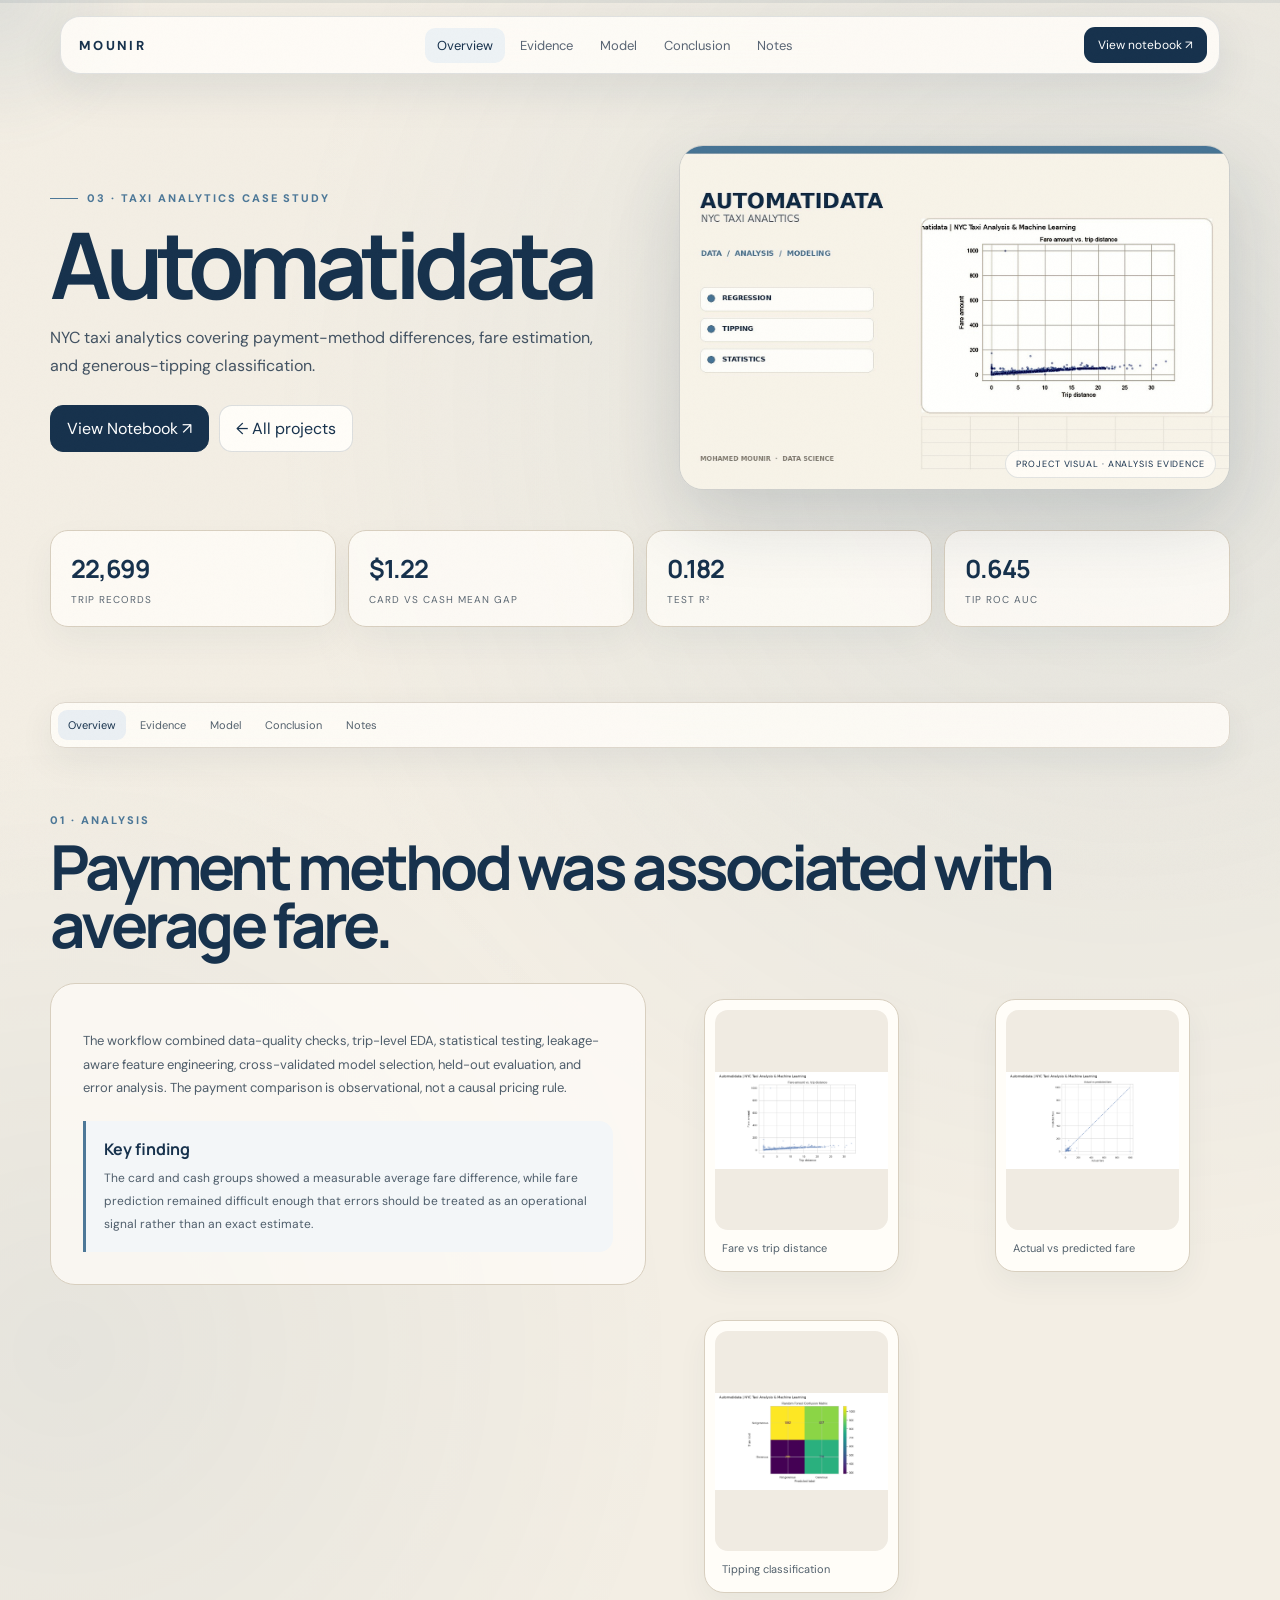
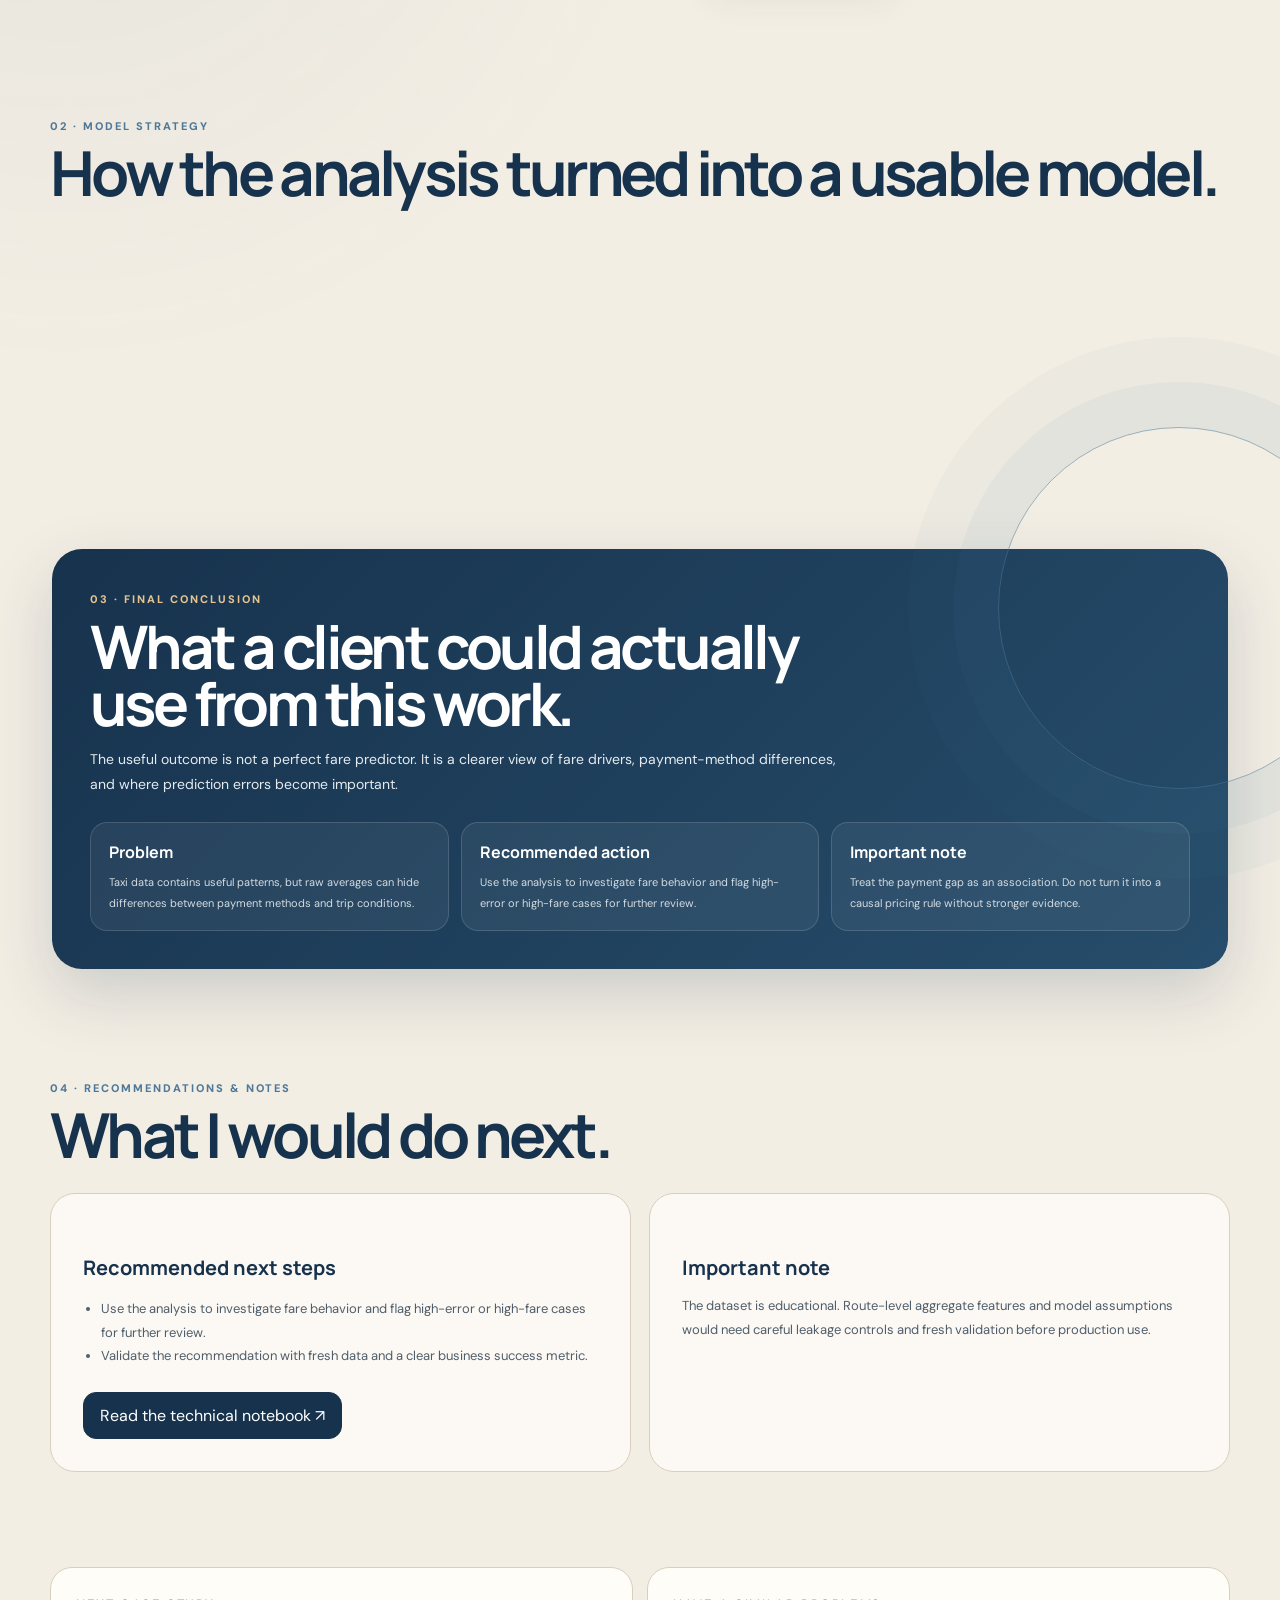
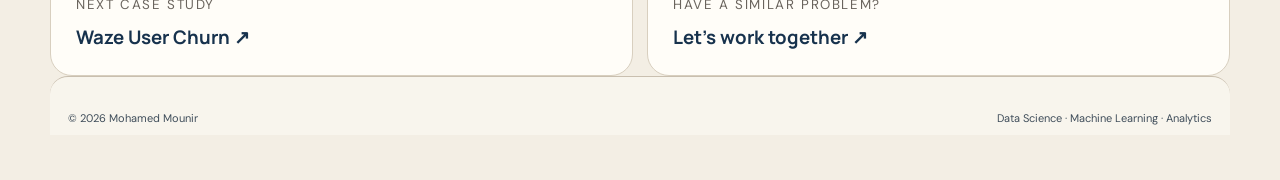
==== commit b76d7b04: "Add files via upload" ====
--- a/projects/automatidata.html
+++ b/projects/automatidata.html
@@ -1,14 +1,6 @@
-<!doctype html>
-<html lang="en"><head><meta charset="utf-8"><meta name="viewport" content="width=device-width,initial-scale=1"><meta name="description" content="Automatidata case study by Mohamed Mounir."><title>Automatidata | Mohamed Mounir</title><link rel="stylesheet" href="../assets/css/project.css"></head>
-<body style="--accent:#4d7898"><div class="site-shell"><div class="grain"></div><div class="cursor-glow"></div><div class="scroll-line"><span></span></div>
-<nav class="nav" aria-label="Project navigation"><a class="brand" href="../index.html">MOUNIR</a><div class="nav-links"><a href="#overview">Overview</a><a href="#evidence">Evidence</a><a href="#model">Model</a><a href="#client-value">Client value</a><a href="#conclusion">Conclusion</a></div><a class="nav-cta" href="https://github.com/MOUni1r/MOUni1r.github.io/blob/main/project-files/automatidata/Automatidata_Project.ipynb">View notebook ↗</a><button class="menu-btn" aria-label="Open menu" aria-expanded="false">☰</button></nav>
-<main>
-<section class="case-hero" id="overview"><div class="case-wrap"><div class="case-hero-grid"><div class="reveal"><span class="case-kicker">03 · Transportation analytics case study</span><h1 class="case-title">Automatidata</h1><p class="case-sub">NYC taxi analysis combining statistical testing, fare modeling, and tipping classification to understand what the data can realistically support.</p><div class="case-actions"><a class="btn primary" href="https://github.com/MOUni1r/MOUni1r.github.io/blob/main/project-files/automatidata/Automatidata_Project.ipynb">View notebook ↗</a><a class="btn" href="../index.html#work">← All projects</a></div></div><div class="case-cover reveal"><img src="../assets/img/projects/automatidata.jpg" alt="Automatidata project visual"><span class="case-cover-label">Project visual · Transportation analytics case study</span></div></div><div class="metrics"><div class="metric-box reveal"><strong>22,699</strong><span>trip records</span></div><div class="metric-box reveal"><strong>$1.22</strong><span>card vs cash mean gap</span></div><div class="metric-box reveal"><strong>0.182</strong><span>test R²</span></div><div class="metric-box reveal"><strong>0.645</strong><span>tip ROC AUC</span></div></div></div></section>
-<nav class="case-nav"><a href="#overview">Overview</a><a href="#evidence">Evidence</a><a href="#model">Model</a><a href="#client-value">Client value</a><a href="#conclusion">Conclusion</a></nav>
-<section class="case-section" id="evidence"><div class="section-head reveal"><span class="section-kicker">01 · Analysis & evidence</span><h2>Payment method was associated with average fare, while fare prediction remained difficult.</h2></div><div class="case-grid"><div class="case-copy reveal"><p>The workflow combined data-quality checks, trip-level EDA, statistical testing, leakage-aware feature engineering, cross-validated model selection, held-out evaluation, and error analysis. The payment comparison is observational, not a causal pricing rule.</p><div class="finding"><strong>Key finding</strong><span>The card and cash groups showed a measurable average fare difference, while fare prediction remained difficult enough that errors should be treated as an operational signal rather than an exact estimate.</span></div></div><div class="evidence-grid"><figure class="evidence reveal"><img src="../assets/img/projects/figures/automatidata/fare_vs_trip_distance.png" alt="Fare vs trip distance" loading="lazy"><figcaption>Fare vs trip distance</figcaption></figure><figure class="evidence reveal"><img src="../assets/img/projects/figures/automatidata/actual_vs_predicted_fare.png" alt="Actual vs predicted fare" loading="lazy"><figcaption>Actual vs predicted fare</figcaption></figure><figure class="evidence reveal"><img src="../assets/img/projects/figures/automatidata/tipping_confusion_matrix.png" alt="Tipping classification" loading="lazy"><figcaption>Tipping classification</figcaption></figure></div></div></section>
-<section class="case-section" id="model"><div class="section-head reveal"><span class="section-kicker">02 · Model strategy</span><h2>The method followed the question.</h2></div><div class="case-copy reveal"><p>I used model comparison and evaluation to understand what the data could support, rather than treating the highest single score as the whole result.</p><div class="model-strip"><div class="model reveal"><b>Gradient Boosting</b><span>R² 0.1820 · MAE $3.55 · RMSE $16.41</span></div><div class="model reveal"><b>Random Forest</b><span>60.27% accuracy · 45.63% precision · 73.12% recall · 56.19% F1</span></div><div class="model reveal"><b>Welch test</b><span>$1.22 mean fare gap · 95% CI $0.869 to $1.563</span></div></div></div></section>
-<section class="case-section" id="client-value"><div class="client-value reveal"><span class="section-kicker">03 · Client value</span><h2>What this work can help a client decide.</h2><p>The useful outcome is not a perfect fare predictor. It is a clearer view of fare behavior, payment-method differences, and where prediction errors become important.</p><div class="value-grid"><article class="value-card"><b>Problem</b><span>Taxi data contains useful patterns, but raw averages can hide differences between payment methods and trip conditions.</span></article><article class="value-card"><b>What the analysis adds</b><span>Statistical testing and model evaluation separate measurable associations from predictions that are too noisy to use as exact estimates.</span></article><article class="value-card"><b>Practical use</b><span>Use the analysis to investigate fare behavior and flag unusual or high-error cases for further review.</span></article></div></div></section>
-<section class="case-section outcome-section" id="conclusion"><div class="conclusion reveal"><span class="section-kicker">04 · Final conclusion</span><h2>The result is useful when it changes the next decision.</h2><p class="conclusion-lead">The analysis supports using the dataset for pattern detection and operational investigation, not as a precise fare engine. The payment difference is an association that can guide further analysis, while the modest R² shows why prediction errors must remain visible.</p><div class="conclusion-grid"><div class="conclusion-item"><b>What we learned</b><span>The card and cash groups showed a measurable average fare difference, while fare prediction remained difficult enough that errors should be treated as an operational signal rather than an exact estimate.</span></div><div class="conclusion-item"><b>What I would recommend</b><span>The analysis supports using the dataset for pattern detection and operational investigation, not as a precise fare engine. The payment difference is an association that can guide further analysis, while the modest R² shows why prediction errors must remain visible.</span></div><div class="conclusion-item"><b>What to watch</b><span>The dataset is educational. Payment-method differences are observational. Production use would require fresh validation, careful leakage controls, and a clearer definition of the operational decision.</span></div></div></div></section>
-<section class="case-section" id="notes"><div class="section-head reveal"><span class="section-kicker">05 · Recommendation & limits</span><h2>What I would do next.</h2></div><div class="notes"><div class="case-copy reveal"><h3>Recommended next steps</h3><ul><li>Use the analysis to investigate fare behavior and flag high-error or high-fare cases for further review.</li><li>Validate the recommendation with fresh data, stronger route-level controls, and a clear business success metric.</li></ul><div class="case-actions"><a class="btn primary" href="https://github.com/MOUni1r/MOUni1r.github.io/blob/main/project-files/automatidata/Automatidata_Project.ipynb">Read the technical notebook ↗</a></div></div><div class="case-copy reveal"><h3>Important note</h3><p>The dataset is educational. Payment-method differences are observational. Production use would require fresh validation, careful leakage controls, and a clearer definition of the operational decision.</p></div></div></section>
-<section class="case-footer"><div class="next-grid"><a class="next-card" href="../projects/waze.html"><small>Next case study</small><h3>Waze User Churn ↗</h3></a><a class="next-card" href="../index.html#contact"><small>Have a similar problem?</small><h3>Let’s work together ↗</h3></a></div><div class="footer"><span>© 2026 Mohamed Mounir</span><span>Data Science · Machine Learning · Analytics · Applied Chemistry</span></div></section>
-</main></div><script src="../assets/js/site.js"></script></body></html>+<!doctype html><html lang="en"><head><meta charset="utf-8"><meta name="viewport" content="width=device-width,initial-scale=1"><meta name="description" content="Automatidata case study by Mohamed Mounir."><title>Automatidata | Mohamed Mounir</title><link rel="stylesheet" href="../assets/css/project.css"></head><body style="--accent:#4d7898"><div class="site-shell"><div class="grain"></div><div class="cursor-glow"></div><div class="scroll-line"><span></span></div><nav class="nav"><a class="brand" href="../index.html">MOUNIR</a><div class="nav-links"><a href="#overview">Overview</a><a href="#evidence">Evidence</a><a href="#model">Model</a><a href="#conclusion">Conclusion</a><a href="#notes">Notes</a></div><a class="nav-cta" href="https://github.com/MOUni1r/MOUni1r.github.io/blob/main/project-files/automatidata/Automatidata_Project.ipynb">View notebook ↗</a><button class="menu-btn" aria-label="Open menu">☰</button></nav><main><section class="case-hero" id="overview"><div class="case-wrap"><div class="case-hero-grid"><div class="reveal"><span class="case-kicker">03 · Taxi analytics case study</span><h1 class="case-title">Automatidata</h1><p class="case-sub">NYC taxi analytics covering payment-method differences, fare estimation, and generous-tipping classification.</p><div class="case-actions"><a class="btn primary" href="https://github.com/MOUni1r/MOUni1r.github.io/blob/main/project-files/automatidata/Automatidata_Project.ipynb">View Notebook ↗</a><a class="btn" href="../index.html#work">← All projects</a></div></div><div class="case-cover reveal"><img src="../assets/img/projects/automatidata.jpg" alt="Automatidata project visual"></div></div><div class="metrics"><div class="metric-box reveal"><strong>22,699</strong><span>trip records</span></div><div class="metric-box reveal"><strong>$1.22</strong><span>card vs cash mean gap</span></div><div class="metric-box reveal"><strong>0.182</strong><span>test R²</span></div><div class="metric-box reveal"><strong>0.645</strong><span>tip ROC AUC</span></div></div></div></section><nav class="case-nav"><a href="#overview">Overview</a><a href="#evidence">Evidence</a><a href="#model">Model</a><a href="#conclusion">Conclusion</a><a href="#notes">Notes</a></nav>
+<section class="case-section" id="evidence"><div class="section-head reveal"><span class="section-kicker">01 · Analysis</span><h2>Payment method was associated with average fare.</h2></div><div class="case-grid"><div class="case-copy reveal"><p>The workflow combined data-quality checks, trip-level EDA, statistical testing, leakage-aware feature engineering, cross-validated model selection, held-out evaluation, and error analysis. The payment comparison is observational, not a causal pricing rule.</p><div class="finding"><strong>Key finding</strong><span>The card and cash groups showed a measurable average fare difference, while fare prediction remained difficult enough that errors should be treated as an operational signal rather than an exact estimate.</span></div></div><div class="evidence-grid"><figure class="evidence reveal"><img src="../assets/img/projects/figures/automatidata/fare_vs_trip_distance.png" alt="Fare vs trip distance"><figcaption>Fare vs trip distance</figcaption></figure><figure class="evidence reveal"><img src="../assets/img/projects/figures/automatidata/actual_vs_predicted_fare.png" alt="Actual vs predicted fare"><figcaption>Actual vs predicted fare</figcaption></figure><figure class="evidence reveal"><img src="../assets/img/projects/figures/automatidata/tipping_confusion_matrix.png" alt="Tipping classification"><figcaption>Tipping classification</figcaption></figure></div></div></section>
+<section class="case-section" id="model"><div class="section-head reveal"><span class="section-kicker">02 · Model strategy</span><h2>How the analysis turned into a usable model.</h2></div><div class="case-copy reveal"><p>Model choice was tied to the question, the available data, and the evaluation metric. The result is presented with its trade-offs instead of treating one score as the whole story.</p><div class="model-strip"><div class="model reveal"><b>Gradient Boosting</b><span>R² 0.1820 · MAE $3.55 · RMSE $16.41</span></div><div class="model reveal"><b>Random Forest</b><span>60.27% accuracy · 45.63% precision · 73.12% recall · 56.19% F1</span></div><div class="model reveal"><b>Welch test</b><span>$1.22 mean fare gap · 95% CI $0.869 to $1.563</span></div></div></div></section>
+<section class="case-section" id="conclusion"><div class="outcome-wrap reveal"><div class="outcome"><span class="section-kicker">03 · Final conclusion</span><h2>What a client could actually use from this work.</h2><p class="outcome-lead">The useful outcome is not a perfect fare predictor. It is a clearer view of fare drivers, payment-method differences, and where prediction errors become important.</p><div class="outcome-grid"><article class="outcome-card"><b>Problem</b><span>Taxi data contains useful patterns, but raw averages can hide differences between payment methods and trip conditions.</span></article><article class="outcome-card"><b>Recommended action</b><span>Use the analysis to investigate fare behavior and flag high-error or high-fare cases for further review.</span></article><article class="outcome-card"><b>Important note</b><span>Treat the payment gap as an association. Do not turn it into a causal pricing rule without stronger evidence.</span></article></div></div></div></section>
+<section class="case-section" id="notes"><div class="section-head reveal"><span class="section-kicker">04 · Recommendations & notes</span><h2>What I would do next.</h2></div><div class="notes"><div class="case-copy reveal"><h3>Recommended next steps</h3><ul><li>Use the analysis to investigate fare behavior and flag high-error or high-fare cases for further review.</li><li>Validate the recommendation with fresh data and a clear business success metric.</li></ul><div class="case-actions"><a class="btn primary" href="https://github.com/MOUni1r/MOUni1r.github.io/blob/main/project-files/automatidata/Automatidata_Project.ipynb">Read the technical notebook ↗</a></div></div><div class="case-copy reveal"><h3>Important note</h3><p>The dataset is educational. Route-level aggregate features and model assumptions would need careful leakage controls and fresh validation before production use.</p></div></div></section>
+<section class="case-footer"><div class="next-grid"><a class="next-card" href="../projects/waze.html"><small>Next case study</small><h3>Waze User Churn ↗</h3></a><a class="next-card" href="../index.html#contact"><small>Have a similar problem?</small><h3>Let’s work together ↗</h3></a></div><div class="footer"><span>© 2026 Mohamed Mounir</span><span>Data Science · Machine Learning · Analytics</span></div></section></main></div><script src="../assets/js/site.js"></script></body></html>
--- a/assets/css/project.css
+++ b/assets/css/project.css
@@ -1,16 +1,7 @@
 @import url('https://fonts.googleapis.com/css2?family=DM+Sans:wght@400;500;600;700&family=Manrope:wght@500;600;700;800&display=swap');
-:root{--navy:#142d46;--blue:#315a78;--accent:#c9934c;--cream:#f3eee4;--paper:#fffdf8;--ink:#1b2b3b;--muted:#6d7780;--line:#d8cfbf;--max:1180px;--shadow:0 24px 70px rgba(20,45,70,.10)}
-*{box-sizing:border-box}html{scroll-behavior:smooth}body{margin:0;background:var(--cream);color:var(--ink);font-family:'DM Sans',system-ui,sans-serif;overflow-x:hidden}a{color:inherit;text-decoration:none}.site-shell{min-height:100vh;background:radial-gradient(circle at 87% 8%,color-mix(in srgb,var(--accent) 13%,transparent),transparent 26%),radial-gradient(circle at 0 42%,rgba(49,90,120,.07),transparent 27%),linear-gradient(180deg,#f7f2e9,#f1ebdf 55%,#f6f1e8)}.grain{position:fixed;inset:0;pointer-events:none;z-index:80;opacity:.024;background-image:url("data:image/svg+xml,%3Csvg xmlns='http://www.w3.org/2000/svg' width='180' height='180'%3E%3Cfilter id='n'%3E%3CfeTurbulence baseFrequency='.72' numOctaves='3' stitchTiles='stitch'/%3E%3C/filter%3E%3Crect width='100%25' height='100%25' filter='url(%23n)' opacity='.65'/%3E%3C/svg%3E")}.cursor-glow{position:fixed;z-index:1;pointer-events:none;width:320px;height:320px;border-radius:50%;transform:translate(-50%,-50%);background:radial-gradient(circle,color-mix(in srgb,var(--accent) 12%,transparent),transparent 68%);filter:blur(13px)}.scroll-line{position:fixed;z-index:90;top:0;left:0;width:100%;height:3px;background:rgba(20,45,70,.08)}.scroll-line span{display:block;height:100%;width:0;background:linear-gradient(90deg,var(--accent),var(--blue))}
-.nav{position:fixed;z-index:70;top:15px;left:50%;transform:translateX(-50%);width:min(calc(100% - 30px),1160px);display:flex;align-items:center;justify-content:space-between;padding:9px 11px 9px 18px;border:1px solid rgba(20,45,70,.13);border-radius:20px;background:rgba(255,253,248,.84);backdrop-filter:blur(20px);box-shadow:0 16px 45px rgba(20,45,70,.09)}.brand{font-family:Manrope;font-weight:800;letter-spacing:.22em;font-size:13px;color:var(--navy)}.nav-links{display:flex;gap:3px}.nav-links a{padding:9px 11px;color:#566473;font-size:12px;border-radius:10px;transition:.25s}.nav-links a:hover,.nav-links a.active{color:var(--navy);background:color-mix(in srgb,var(--accent) 13%,#fff)}.nav-cta{padding:10px 14px;border-radius:12px;background:var(--navy);color:#fff;font-size:12px}.menu-btn{display:none;border:0;background:none;color:var(--navy);font-size:22px}.btn{display:inline-flex;align-items:center;justify-content:center;gap:9px;border:1px solid rgba(20,45,70,.15);border-radius:13px;padding:12px 16px;background:rgba(255,253,248,.9);color:var(--navy);font-size:12px;transition:.28s}.btn:hover{transform:translateY(-3px);box-shadow:0 15px 35px rgba(20,45,70,.10);border-color:var(--accent)}.btn.primary{background:var(--navy);color:#fff;border-color:var(--navy)}
-.case-hero{position:relative;padding:145px 24px 85px;overflow:hidden}.case-hero:after{content:"";position:absolute;left:0;right:0;bottom:0;height:90px;background:linear-gradient(180deg,transparent,var(--cream));pointer-events:none}.case-wrap{width:min(var(--max),100%);margin:auto;position:relative;z-index:2}.case-hero-grid{display:grid;grid-template-columns:.92fr 1.08fr;gap:50px;align-items:center}.case-kicker{display:inline-flex;align-items:center;gap:9px;color:var(--accent);font-size:10px;text-transform:uppercase;letter-spacing:.18em;font-weight:800}.case-kicker:before{content:"";width:28px;height:1px;background:var(--accent)}.case-title{font-family:Manrope;color:var(--navy);font-size:clamp(58px,7.5vw,100px);line-height:.87;letter-spacing:-.075em;margin:18px 0 18px}.case-sub{max-width:650px;color:#68737d;font-size:15px;line-height:1.8}.case-actions{display:flex;gap:9px;flex-wrap:wrap;margin-top:25px}.case-cover{position:relative;transform:rotate(1deg);transition:.45s cubic-bezier(.2,.8,.2,1);transform-style:preserve-3d}.case-cover:hover{transform:rotate(0) translateY(-7px)}.case-cover:before{content:"";position:absolute;inset:16px -16px -16px 16px;border:1px solid color-mix(in srgb,var(--accent) 38%,transparent);border-radius:28px;z-index:-1}.case-cover img{display:block;width:100%;aspect-ratio:1400/850;object-fit:cover;border-radius:27px;border:1px solid rgba(20,45,70,.13);box-shadow:0 30px 80px rgba(20,45,70,.17)}.case-cover-label{position:absolute;left:18px;bottom:18px;padding:8px 11px;border-radius:999px;background:rgba(255,253,248,.90);border:1px solid rgba(20,45,70,.13);font-size:9px;text-transform:uppercase;letter-spacing:.12em;color:var(--navy)}
-.metrics{display:grid;grid-template-columns:repeat(4,1fr);gap:12px;margin-top:42px}.metric-box{background:rgba(255,253,248,.80);border:1px solid #d8cfbf;border-radius:18px;padding:21px;box-shadow:0 14px 35px rgba(20,45,70,.05);transition:.3s}.metric-box:hover{transform:translateY(-4px);border-color:var(--accent)}.metric-box strong{display:block;font-family:Manrope;font-size:25px;color:var(--navy);letter-spacing:-.04em}.metric-box span{display:block;margin-top:7px;font-size:9px;color:#7b837d;text-transform:uppercase;letter-spacing:.1em;line-height:1.45}
-.case-nav{position:sticky;top:82px;z-index:30;width:min(var(--max),calc(100% - 40px));margin:-42px auto 0;display:flex;gap:3px;padding:7px;background:rgba(255,253,248,.84);backdrop-filter:blur(16px);border:1px solid #ded7cc;border-radius:15px;box-shadow:0 12px 35px rgba(20,45,70,.07)}.case-nav a{padding:8px 11px;border-radius:9px;color:#69737d;font-size:10px}.case-nav a:hover,.case-nav a.active{background:color-mix(in srgb,var(--accent) 12%,#fff);color:var(--navy)}
-.case-section{width:min(var(--max),calc(100% - 40px));margin:auto;padding:105px 0 0}.section-head{margin-bottom:28px}.section-kicker{color:var(--accent);font-size:10px;text-transform:uppercase;letter-spacing:.18em;font-weight:800}.section-head h2{font-family:Manrope;color:var(--navy);font-size:clamp(38px,5.1vw,63px);line-height:.93;letter-spacing:-.065em;margin:9px 0 0;max-width:920px}.case-grid{display:grid;grid-template-columns:.85fr 1.15fr;gap:20px;align-items:start}.case-copy{background:rgba(255,253,248,.75);border:1px solid #d8cfbf;border-radius:25px;padding:32px}.case-copy h2{font-family:Manrope;color:var(--navy);font-size:clamp(32px,4vw,52px);line-height:.96;letter-spacing:-.06em;margin:8px 0 18px}.case-copy h3{font-family:Manrope;color:var(--navy);font-size:20px;margin:27px 0 9px}.case-copy p,.case-copy li{color:#707a83;line-height:1.85;font-size:13px}.case-copy ul{padding-left:18px}.finding{margin-top:23px;padding:18px 19px;border-left:3px solid var(--accent);background:color-mix(in srgb,var(--accent) 7%,#fff);border-radius:0 14px 14px 0}.finding strong{display:block;color:var(--navy);font-family:Manrope;margin-bottom:6px}.finding span{color:#707a83;font-size:12px;line-height:1.7}
-.evidence-grid{display:grid;grid-template-columns:repeat(2,1fr);gap:13px}.evidence{background:var(--paper);border:1px solid #d8cfbf;border-radius:20px;padding:10px;box-shadow:0 12px 30px rgba(20,45,70,.05);overflow:hidden}.evidence img{width:100%;display:block;border-radius:13px;transition:transform .6s}.evidence:hover img{transform:scale(1.025)}.evidence figcaption{padding:11px 7px 6px;font-size:10px;color:#6f7880}
-.model-strip{display:grid;grid-template-columns:repeat(3,1fr);gap:12px;margin-top:22px}.model{border:1px solid #d8cfbf;border-radius:18px;padding:19px;background:#fbf8f2;transition:.3s}.model:hover{transform:translateY(-4px);border-color:var(--accent);box-shadow:0 15px 35px rgba(20,45,70,.06)}.model b{display:block;color:var(--navy);font-family:Manrope}.model span{display:block;color:#7a838b;font-size:11px;line-height:1.6;margin-top:7px}
-.client-value{position:relative;overflow:hidden;margin-top:25px;padding:32px;border-radius:27px;background:linear-gradient(135deg,#18364f,#274e69);color:#fff;box-shadow:0 25px 65px rgba(20,45,70,.17)}.client-value:after{content:"";position:absolute;width:390px;height:390px;right:-170px;top:-220px;border:1px solid color-mix(in srgb,var(--accent) 55%,transparent);border-radius:50%;box-shadow:0 0 0 50px color-mix(in srgb,var(--accent) 6%,transparent),0 0 0 100px color-mix(in srgb,var(--accent) 3%,transparent)}.client-value .section-kicker{color:#e6c38b;position:relative;z-index:2}.client-value h2{position:relative;z-index:2;font-family:Manrope;font-size:clamp(36px,5vw,58px);line-height:.95;letter-spacing:-.065em;margin:9px 0 14px;max-width:800px}.client-value>p{position:relative;z-index:2;max-width:790px;color:#dbe5eb;font-size:13px;line-height:1.8}.value-grid{position:relative;z-index:2;display:grid;grid-template-columns:repeat(3,1fr);gap:12px;margin-top:24px}.value-card{padding:18px;border:1px solid rgba(255,255,255,.14);border-radius:17px;background:rgba(255,255,255,.06)}.value-card b{display:block;font-family:Manrope;color:#fff;margin-bottom:7px}.value-card span{color:#d2dce2;font-size:11px;line-height:1.7}
-.outcome-section{padding-top:65px}.conclusion{border:1px solid #d8cfbf;border-radius:28px;padding:35px;background:rgba(255,253,248,.76)}.conclusion h2{font-family:Manrope;color:var(--navy);font-size:clamp(38px,5vw,60px);line-height:.95;letter-spacing:-.065em;margin:9px 0 15px}.conclusion-lead{color:#67737c;font-size:14px;line-height:1.8;max-width:820px}.conclusion-grid{display:grid;grid-template-columns:1fr 1fr 1fr;gap:12px;margin-top:24px}.conclusion-item{padding:18px;border-radius:17px;background:#f0e8dc;border:1px solid #dfd5c5}.conclusion-item b{display:block;font-family:Manrope;color:var(--navy);margin-bottom:7px}.conclusion-item span{color:#707a83;font-size:11px;line-height:1.7}
-.notes{display:grid;grid-template-columns:1fr 1fr;gap:18px}.notes .case-copy{height:100%}.case-footer{padding:95px 0 45px}.next-grid{width:min(var(--max),calc(100% - 40px));margin:auto;display:grid;grid-template-columns:1fr 1fr;gap:14px}.next-card{border:1px solid #d8cfbf;border-radius:22px;padding:25px;background:var(--paper);transition:.35s}.next-card:hover{transform:translateY(-5px);box-shadow:0 20px 45px rgba(20,45,70,.08);border-color:var(--accent)}.next-card small{color:#8a8176;text-transform:uppercase;letter-spacing:.12em}.next-card h3{font-family:Manrope;color:var(--navy);margin:10px 0 0}.footer{width:min(var(--max),calc(100% - 40px));margin:auto;padding:32px 0 0;border-top:1px solid var(--line);display:flex;justify-content:space-between;color:#7b837d;font-size:10px}.reveal{opacity:0;transform:translateY(28px);transition:opacity .8s ease,transform .8s cubic-bezier(.2,.8,.2,1)}.reveal.visible{opacity:1;transform:none}
-@media(max-width:900px){.nav-links,.nav-cta{display:none}.menu-btn{display:block}.nav.open .nav-links{display:flex;position:absolute;top:60px;left:0;right:0;flex-direction:column;padding:10px;background:rgba(255,253,248,.98);border:1px solid var(--line);border-radius:16px}.case-hero-grid{grid-template-columns:1fr;gap:35px}.case-cover{max-width:760px;margin:auto}.metrics{grid-template-columns:repeat(2,1fr)}.case-grid{grid-template-columns:1fr}.model-strip{grid-template-columns:1fr 1fr}.value-grid,.conclusion-grid{grid-template-columns:1fr 1fr}.notes{grid-template-columns:1fr}.case-nav{overflow:auto;white-space:nowrap}}
-@media(max-width:560px){.case-hero{padding:125px 16px 70px}.case-section{width:min(calc(100% - 28px),var(--max));padding-top:80px}.metrics{grid-template-columns:1fr 1fr}.evidence-grid{grid-template-columns:1fr}.model-strip,.value-grid,.conclusion-grid,.next-grid{grid-template-columns:1fr}.case-nav{width:calc(100% - 28px);top:68px}.case-copy{padding:25px}.client-value,.conclusion{padding:27px}.footer{display:block;line-height:1.7}.footer span{display:block;margin-top:8px}}
-@media(prefers-reduced-motion:reduce){html{scroll-behavior:auto}.reveal{transition:none;opacity:1;transform:none}.case-cover,.model,.metric-box,.next-card,.btn{transition:none}}
+:root{--navy:#17324d;--blue:#315a78;--gold:#c9934c;--cream:#f3eee4;--paper:#fffdf8;--ink:#172333;--muted:#4f5e6b;--line:#d9d0c2;--max:1180px}*{box-sizing:border-box}html{scroll-behavior:smooth}body{margin:0;background:var(--cream);color:var(--ink);font-family:'DM Sans',system-ui,sans-serif;overflow-x:hidden}a{color:inherit;text-decoration:none}.site-shell{min-height:100vh;background:radial-gradient(circle at 88% 12%,color-mix(in srgb,var(--accent) 10%,transparent),transparent 27%),radial-gradient(circle at 5% 40%,rgba(49,90,120,.07),transparent 26%),var(--cream)}.grain{position:fixed;inset:0;pointer-events:none;z-index:80;opacity:.018;background-image:url("data:image/svg+xml,%3Csvg xmlns='http://www.w3.org/2000/svg' width='160' height='160'%3E%3Cfilter id='n'%3E%3CfeTurbulence baseFrequency='.75' numOctaves='3'/%3E%3C/filter%3E%3Crect width='100%25' height='100%25' filter='url(%23n)'/%3E%3C/svg%3E")}.cursor-glow{position:fixed;z-index:1;pointer-events:none;width:300px;height:300px;border-radius:50%;transform:translate(-50%,-50%);background:radial-gradient(circle,color-mix(in srgb,var(--accent) 12%,transparent),transparent 68%);filter:blur(12px)}.scroll-line{position:fixed;z-index:70;top:0;left:0;width:100%;height:3px;background:rgba(23,50,77,.08)}.scroll-line span{display:block;height:100%;width:0;background:linear-gradient(90deg,var(--accent),var(--blue))}.nav{position:fixed;z-index:60;top:16px;left:50%;transform:translateX(-50%);width:min(calc(100% - 32px),1160px);display:flex;align-items:center;justify-content:space-between;padding:10px 12px 10px 18px;border:1px solid rgba(23,50,77,.13);border-radius:20px;background:rgba(255,253,248,.87);backdrop-filter:blur(18px);box-shadow:0 15px 45px rgba(23,50,77,.10)}.brand{font-weight:800;letter-spacing:.18em;font-size:13px;color:var(--navy)}.nav-links{display:flex;gap:3px}.nav-links a{padding:9px 12px;color:#596574;font-size:13px;border-radius:10px;transition:.25s}.nav-links a:hover,.nav-links a.active{color:var(--navy);background:color-mix(in srgb,var(--accent) 10%,#fff)}.nav-cta{border:1px solid rgba(23,50,77,.16);padding:9px 13px;border-radius:11px;color:#fff;background:var(--navy);font-size:12px}.menu-btn{display:none;border:0;background:none;color:var(--navy);font-size:22px}.btn{display:inline-flex;align-items:center;justify-content:center;gap:9px;border:1px solid rgba(23,50,77,.15);border-radius:13px;padding:12px 16px;background:var(--paper);color:var(--navy);transition:.28s}.btn:hover{transform:translateY(-3px);box-shadow:0 14px 30px rgba(23,50,77,.10);border-color:var(--accent)}.btn.primary{background:var(--navy);color:#fff;border-color:var(--navy)}
+.case-hero{padding:145px 24px 75px;position:relative;overflow:hidden}.case-wrap{width:min(var(--max),100%);margin:auto}.case-hero-grid{display:grid;grid-template-columns:1.02fr .98fr;gap:55px;align-items:center}.case-kicker{display:inline-flex;align-items:center;gap:9px;color:var(--accent);font-size:11px;text-transform:uppercase;letter-spacing:.18em;font-weight:800}.case-kicker:before{content:"";width:28px;height:1px;background:var(--accent)}.case-title{font-family:Manrope;color:var(--navy);font-size:clamp(55px,7.2vw,92px);line-height:.9;letter-spacing:-.07em;margin:18px 0 18px;max-width:760px}.case-sub{max-width:700px;color:#435363;font-size:16px;line-height:1.75}.case-actions{display:flex;gap:10px;flex-wrap:wrap;margin-top:25px}.case-cover{position:relative;transform:rotate(1.2deg);transition:transform .45s cubic-bezier(.2,.8,.2,1)}.case-cover:hover{transform:rotate(0) translateY(-6px)}.case-cover img{display:block;width:100%;aspect-ratio:16/10;object-fit:cover;object-position:center;border-radius:24px;border:1px solid rgba(23,50,77,.13);box-shadow:0 28px 75px rgba(23,50,77,.16)}.case-cover:after{content:"Project visual · analysis evidence";position:absolute;right:14px;bottom:12px;padding:7px 10px;border-radius:999px;background:rgba(255,253,248,.9);border:1px solid rgba(23,50,77,.12);font-size:9px;text-transform:uppercase;letter-spacing:.1em;color:var(--navy)}.metrics{display:grid;grid-template-columns:repeat(4,1fr);gap:12px;margin-top:40px}.metric-box{background:rgba(255,253,248,.82);border:1px solid #d8cfbf;border-radius:18px;padding:20px;box-shadow:0 14px 35px rgba(23,50,77,.05)}.metric-box strong{display:block;font-family:Manrope;font-size:25px;color:var(--navy);letter-spacing:-.04em}.metric-box span{display:block;margin-top:7px;font-size:10px;color:#5c6873;text-transform:uppercase;letter-spacing:.1em}.case-nav{position:sticky;top:82px;z-index:20;width:min(var(--max),calc(100% - 40px));margin:0 auto -45px;display:flex;gap:4px;padding:7px;background:rgba(255,253,248,.84);backdrop-filter:blur(16px);border:1px solid #ded7cc;border-radius:15px;box-shadow:0 12px 35px rgba(23,50,77,.07)}.case-nav a{padding:8px 10px;border-radius:9px;color:#53616d;font-size:11px}.case-nav a:hover,.case-nav a.active{background:color-mix(in srgb,var(--accent) 12%,#fff);color:var(--navy)}
+.case-section{width:min(var(--max),calc(100% - 40px));margin:auto;padding:105px 0 0}.section-head{margin-bottom:28px}.section-kicker{color:var(--accent);font-size:11px;text-transform:uppercase;letter-spacing:.18em;font-weight:800}.section-head h2{font-family:Manrope;color:var(--navy);font-size:clamp(38px,5vw,62px);line-height:.95;letter-spacing:-.06em;margin:9px 0 0}.case-grid{display:grid;grid-template-columns:1fr .95fr;gap:18px;align-items:start}.case-copy{background:rgba(255,253,248,.74);border:1px solid #d8cfbf;border-radius:25px;padding:32px}.case-copy h2{font-family:Manrope;color:var(--navy);font-size:clamp(33px,4vw,52px);line-height:.96;letter-spacing:-.06em;margin:9px 0 18px}.case-copy h3{font-family:Manrope;color:var(--navy);font-size:20px;margin:28px 0 9px}.case-copy p,.case-copy li{color:#4f5e6b;line-height:1.8;font-size:13px}.case-copy ul{padding-left:18px}.finding{margin-top:22px;padding:17px 18px;border-left:3px solid var(--accent);background:color-mix(in srgb,var(--accent) 7%,#fff);border-radius:0 14px 14px 0}.finding strong{display:block;color:var(--navy);font-family:Manrope;margin-bottom:6px}.finding span{color:#4f5e6b;font-size:12px;line-height:1.65}.evidence-grid{display:grid;grid-template-columns:repeat(2,1fr);gap:16px}.evidence{background:var(--paper);min-width:0;border:1px solid #d8cfbf;border-radius:20px;padding:10px;box-shadow:0 12px 30px rgba(23,50,77,.05);overflow:hidden}.evidence img{width:100%;min-height:220px;object-fit:contain;background:#f0ebe2;display:block;border-radius:13px;transition:transform .6s}.evidence:hover img{transform:scale(1.025)}.evidence figcaption{padding:11px 7px 6px;font-size:11px;color:#52606c}.model-strip{display:grid;grid-template-columns:repeat(3,1fr);gap:12px;margin-top:22px}.model{border:1px solid #d8cfbf;border-radius:18px;padding:19px;background:#fbf8f2;transition:.3s}.model:hover{transform:translateY(-4px);border-color:var(--accent);box-shadow:0 15px 35px rgba(23,50,77,.06)}.model b{display:block;color:var(--navy);font-family:Manrope}.model span{display:block;color:#596673;font-size:11px;line-height:1.55;margin-top:7px}.outcome-wrap{position:relative;padding:2px}.outcome{border-radius:30px;padding:38px;background:linear-gradient(135deg,var(--navy),#264d6b);color:#fff;box-shadow:0 25px 65px rgba(23,50,77,.18);overflow:hidden}.outcome:after{content:"";position:absolute;width:360px;height:360px;right:-130px;top:-120px;border:1px solid color-mix(in srgb,var(--accent) 55%,transparent);border-radius:50%;box-shadow:0 0 0 45px color-mix(in srgb,var(--accent) 6%,transparent),0 0 0 90px color-mix(in srgb,var(--accent) 4%,transparent)}.outcome .section-kicker{color:#e6c48f}.outcome h2{font-family:Manrope;font-size:clamp(38px,5vw,60px);line-height:.95;letter-spacing:-.06em;margin:10px 0 15px;max-width:760px}.outcome-lead{max-width:760px;color:#e5ebef;font-size:14px;line-height:1.8}.outcome-grid{display:grid;grid-template-columns:repeat(3,1fr);gap:12px;margin-top:25px;position:relative;z-index:2}.outcome-card{padding:18px;border:1px solid rgba(255,255,255,.14);border-radius:17px;background:rgba(255,255,255,.06)}.outcome-card b{display:block;color:#fff;font-family:Manrope;margin-bottom:7px}.outcome-card span{color:#d4dce1;font-size:11px;line-height:1.65}.notes{display:grid;grid-template-columns:1fr 1fr;gap:18px}.notes .case-copy{height:100%}.case-footer{padding:95px 0 45px}.next-grid{width:min(var(--max),calc(100% - 40px));margin:auto;display:grid;grid-template-columns:1fr 1fr;gap:14px}.next-card{border:1px solid #d8cfbf;border-radius:22px;padding:25px;background:var(--paper);transition:.35s}.next-card:hover{transform:translateY(-5px);box-shadow:0 20px 45px rgba(23,50,77,.08);border-color:var(--accent)}.next-card small{color:#6a645d;text-transform:uppercase;letter-spacing:.12em}.next-card h3{font-family:Manrope;color:var(--navy);margin:10px 0 0}.footer{width:min(var(--max),calc(100% - 40px));margin:auto;padding:34px 18px 10px;border-top:1px solid #c9bfaf;display:flex;justify-content:space-between;color:#3f4d5a;font-size:11px;background:rgba(255,253,248,.42);border-radius:18px 18px 0 0}.reveal{opacity:0;transform:translateY(28px);transition:opacity .8s ease,transform .8s cubic-bezier(.2,.8,.2,1)}.reveal.visible{opacity:1;transform:none}@media(max-width:900px){.nav{top:10px}.nav-links,.nav-cta{display:none}.menu-btn{display:block}.nav.open .nav-links{display:flex;position:absolute;top:62px;left:0;right:0;flex-direction:column;padding:10px;background:rgba(255,253,248,.98);border:1px solid var(--line);border-radius:16px}.case-hero-grid{grid-template-columns:1fr;gap:35px}.case-cover{max-width:720px;margin:auto}.metrics{grid-template-columns:repeat(2,1fr)}.case-grid{grid-template-columns:1fr}.model-strip{grid-template-columns:1fr 1fr}.outcome-grid{grid-template-columns:1fr 1fr}.notes{grid-template-columns:1fr}.case-nav{overflow:auto;white-space:nowrap}}@media(max-width:560px){.case-hero{padding-top:125px}.case-section{width:min(calc(100% - 28px),var(--max))}.metrics{grid-template-columns:1fr 1fr}.evidence-grid{grid-template-columns:1fr}.model-strip,.outcome-grid,.next-grid{grid-template-columns:1fr}.case-nav{width:calc(100% - 28px);top:70px}.case-copy{padding:25px}.outcome{padding:27px}.footer{display:block;line-height:1.7}.footer span{display:block;margin-top:8px}}
+@media(prefers-reduced-motion:reduce){html{scroll-behavior:auto}.reveal{transition:none;opacity:1;transform:none}.case-cover,.model,.next-card,.btn{transition:none}}
+
+.image-fallback{min-height:220px;display:grid;place-items:center;padding:30px;border-radius:13px;background:linear-gradient(135deg,#eee8de,#f8f4ed);border:1px dashed rgba(23,50,77,.18);color:#52606c;font-size:12px;text-align:center}.project-art .image-fallback{height:100%;min-height:0;border:0;border-radius:0;background:#e9e0d2}.case-cover .image-fallback{min-height:320px;border-radius:24px}.evidence .image-fallback{min-height:260px}
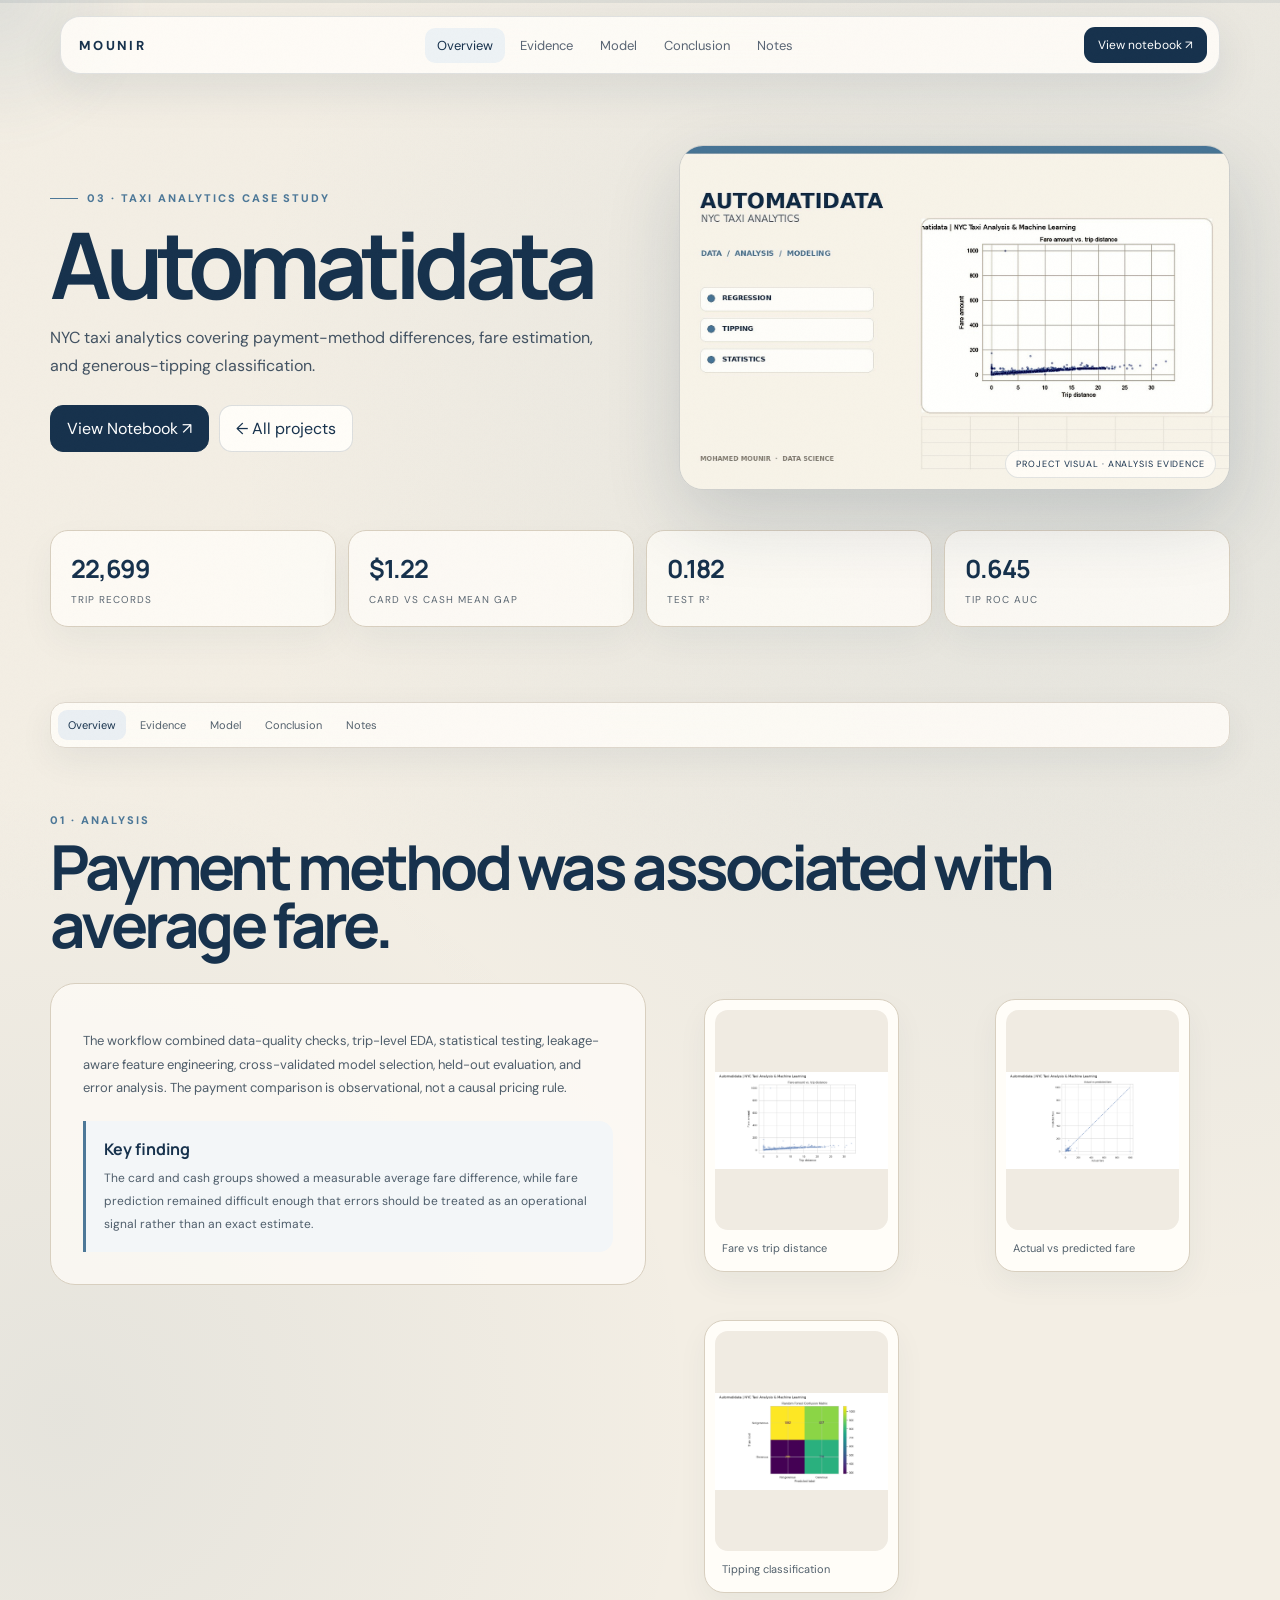
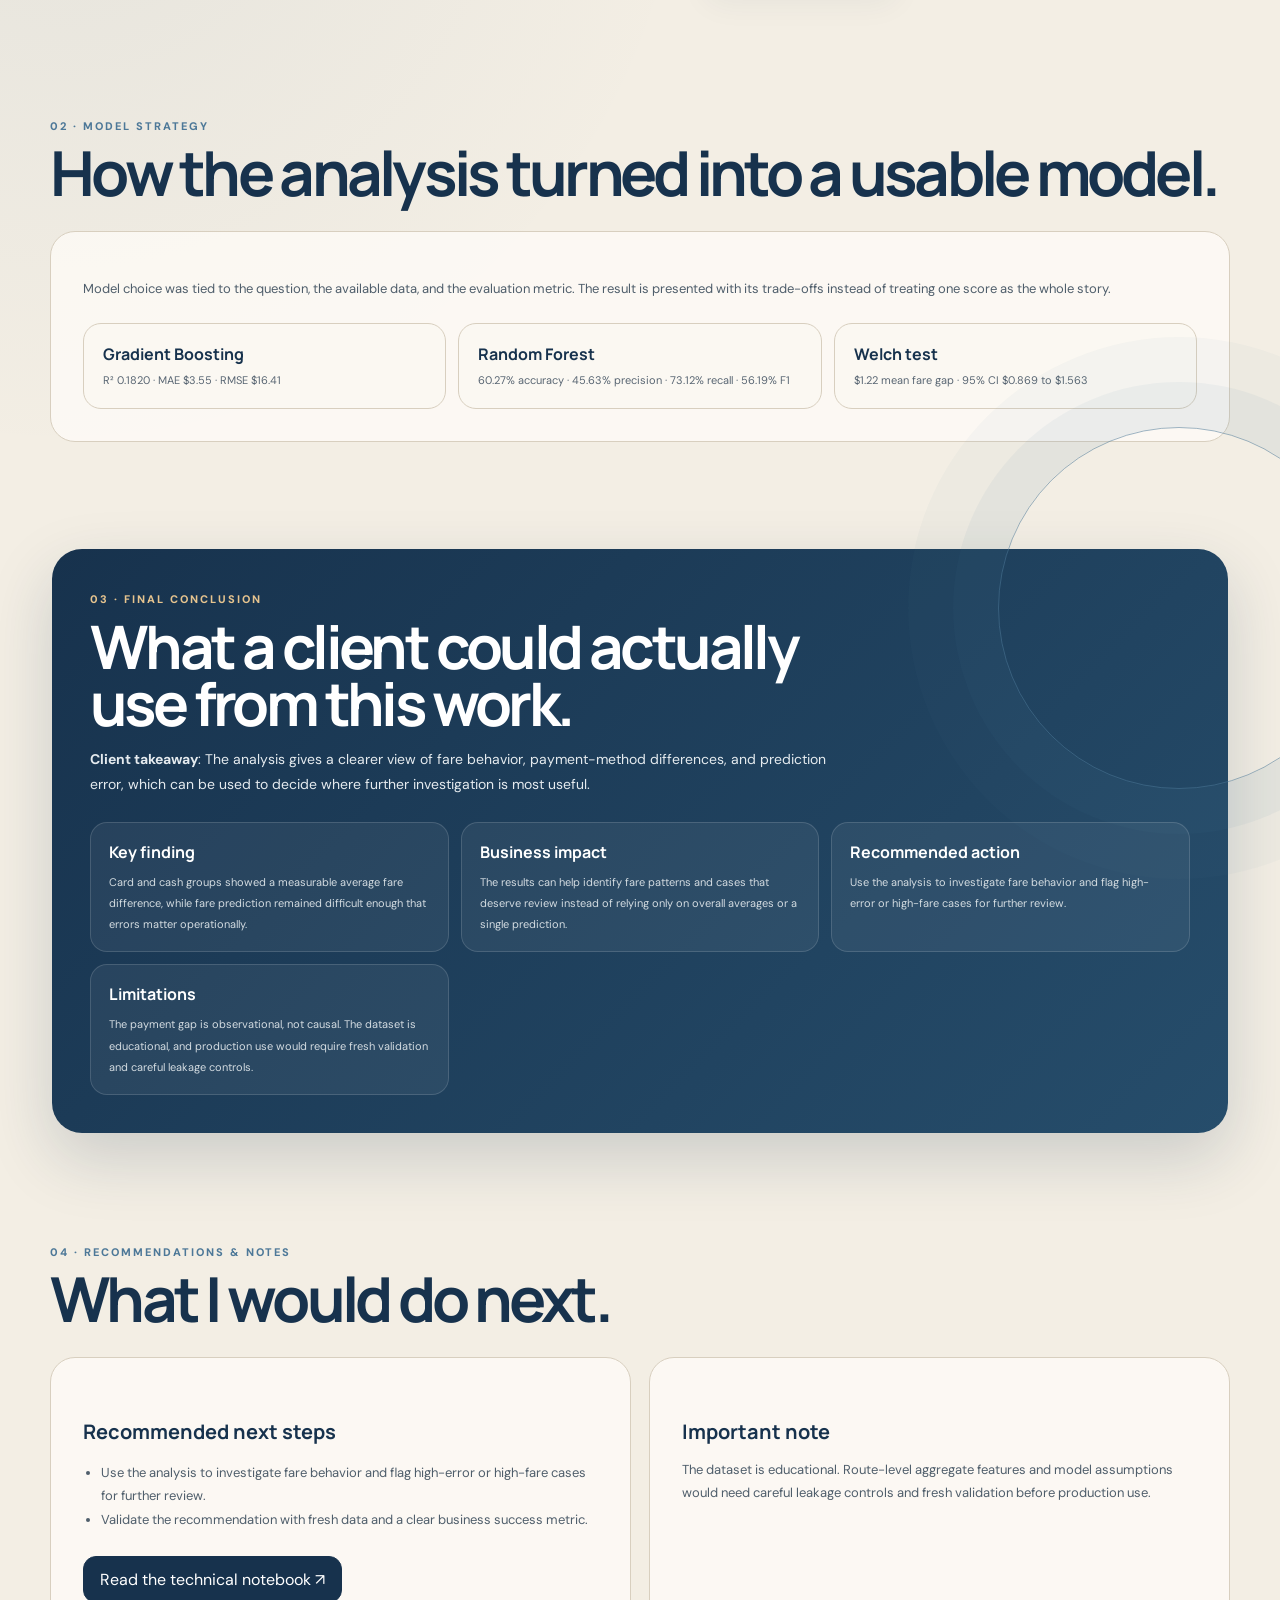
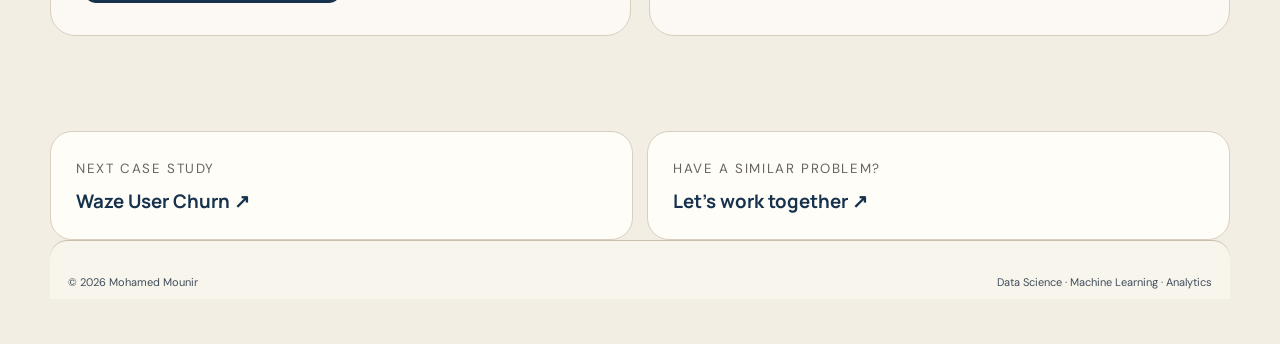
==== commit 3a8c7465: "Add files via upload" ====
--- a/projects/automatidata.html
+++ b/projects/automatidata.html
@@ -1,6 +1,7 @@
-<!doctype html><html lang="en"><head><meta charset="utf-8"><meta name="viewport" content="width=device-width,initial-scale=1"><meta name="description" content="Automatidata case study by Mohamed Mounir."><title>Automatidata | Mohamed Mounir</title><link rel="stylesheet" href="../assets/css/project.css"></head><body style="--accent:#4d7898"><div class="site-shell"><div class="grain"></div><div class="cursor-glow"></div><div class="scroll-line"><span></span></div><nav class="nav"><a class="brand" href="../index.html">MOUNIR</a><div class="nav-links"><a href="#overview">Overview</a><a href="#evidence">Evidence</a><a href="#model">Model</a><a href="#conclusion">Conclusion</a><a href="#notes">Notes</a></div><a class="nav-cta" href="https://github.com/MOUni1r/MOUni1r.github.io/blob/main/project-files/automatidata/Automatidata_Project.ipynb">View notebook ↗</a><button class="menu-btn" aria-label="Open menu">☰</button></nav><main><section class="case-hero" id="overview"><div class="case-wrap"><div class="case-hero-grid"><div class="reveal"><span class="case-kicker">03 · Taxi analytics case study</span><h1 class="case-title">Automatidata</h1><p class="case-sub">NYC taxi analytics covering payment-method differences, fare estimation, and generous-tipping classification.</p><div class="case-actions"><a class="btn primary" href="https://github.com/MOUni1r/MOUni1r.github.io/blob/main/project-files/automatidata/Automatidata_Project.ipynb">View Notebook ↗</a><a class="btn" href="../index.html#work">← All projects</a></div></div><div class="case-cover reveal"><img src="../assets/img/projects/automatidata.jpg" alt="Automatidata project visual"></div></div><div class="metrics"><div class="metric-box reveal"><strong>22,699</strong><span>trip records</span></div><div class="metric-box reveal"><strong>$1.22</strong><span>card vs cash mean gap</span></div><div class="metric-box reveal"><strong>0.182</strong><span>test R²</span></div><div class="metric-box reveal"><strong>0.645</strong><span>tip ROC AUC</span></div></div></div></section><nav class="case-nav"><a href="#overview">Overview</a><a href="#evidence">Evidence</a><a href="#model">Model</a><a href="#conclusion">Conclusion</a><a href="#notes">Notes</a></nav>
-<section class="case-section" id="evidence"><div class="section-head reveal"><span class="section-kicker">01 · Analysis</span><h2>Payment method was associated with average fare.</h2></div><div class="case-grid"><div class="case-copy reveal"><p>The workflow combined data-quality checks, trip-level EDA, statistical testing, leakage-aware feature engineering, cross-validated model selection, held-out evaluation, and error analysis. The payment comparison is observational, not a causal pricing rule.</p><div class="finding"><strong>Key finding</strong><span>The card and cash groups showed a measurable average fare difference, while fare prediction remained difficult enough that errors should be treated as an operational signal rather than an exact estimate.</span></div></div><div class="evidence-grid"><figure class="evidence reveal"><img src="../assets/img/projects/figures/automatidata/fare_vs_trip_distance.png" alt="Fare vs trip distance"><figcaption>Fare vs trip distance</figcaption></figure><figure class="evidence reveal"><img src="../assets/img/projects/figures/automatidata/actual_vs_predicted_fare.png" alt="Actual vs predicted fare"><figcaption>Actual vs predicted fare</figcaption></figure><figure class="evidence reveal"><img src="../assets/img/projects/figures/automatidata/tipping_confusion_matrix.png" alt="Tipping classification"><figcaption>Tipping classification</figcaption></figure></div></div></section>
+<!DOCTYPE html>
+<html lang="en"><head><meta charset="utf-8"/><meta content="width=device-width,initial-scale=1" name="viewport"/><meta content="Automatidata case study by Mohamed Mounir." name="description"/><title>Automatidata | Mohamed Mounir</title><link href="../assets/css/project.css" rel="stylesheet"/></head><body style="--accent:#4d7898"><div class="site-shell"><div class="grain"></div><div class="cursor-glow"></div><div class="scroll-line"><span></span></div><nav class="nav"><a class="brand" href="../index.html">MOUNIR</a><div class="nav-links"><a href="#overview">Overview</a><a href="#evidence">Evidence</a><a href="#model">Model</a><a href="#conclusion">Conclusion</a><a href="#notes">Notes</a></div><a class="nav-cta" href="https://github.com/MOUni1r/MOUni1r.github.io/blob/main/project-files/automatidata/Automatidata_Project.ipynb">View notebook ↗</a><button aria-label="Open menu" class="menu-btn">☰</button></nav><main><section class="case-hero" id="overview"><div class="case-wrap"><div class="case-hero-grid"><div class="reveal"><span class="case-kicker">03 · Taxi analytics case study</span><h1 class="case-title">Automatidata</h1><p class="case-sub">NYC taxi analytics covering payment-method differences, fare estimation, and generous-tipping classification.</p><div class="case-actions"><a class="btn primary" href="https://github.com/MOUni1r/MOUni1r.github.io/blob/main/project-files/automatidata/Automatidata_Project.ipynb">View Notebook ↗</a><a class="btn" href="../index.html#work">← All projects</a></div></div><div class="case-cover reveal"><img alt="Automatidata project visual" src="../assets/img/projects/automatidata.jpg"/></div></div><div class="metrics"><div class="metric-box reveal"><strong>22,699</strong><span>trip records</span></div><div class="metric-box reveal"><strong>$1.22</strong><span>card vs cash mean gap</span></div><div class="metric-box reveal"><strong>0.182</strong><span>test R²</span></div><div class="metric-box reveal"><strong>0.645</strong><span>tip ROC AUC</span></div></div></div></section><nav class="case-nav"><a href="#overview">Overview</a><a href="#evidence">Evidence</a><a href="#model">Model</a><a href="#conclusion">Conclusion</a><a href="#notes">Notes</a></nav>
+<section class="case-section" id="evidence"><div class="section-head reveal"><span class="section-kicker">01 · Analysis</span><h2>Payment method was associated with average fare.</h2></div><div class="case-grid"><div class="case-copy reveal"><p>The workflow combined data-quality checks, trip-level EDA, statistical testing, leakage-aware feature engineering, cross-validated model selection, held-out evaluation, and error analysis. The payment comparison is observational, not a causal pricing rule.</p><div class="finding"><strong>Key finding</strong><span>The card and cash groups showed a measurable average fare difference, while fare prediction remained difficult enough that errors should be treated as an operational signal rather than an exact estimate.</span></div></div><div class="evidence-grid"><figure class="evidence reveal"><img alt="Fare vs trip distance" src="../assets/img/projects/figures/automatidata/fare_vs_trip_distance.png"/><figcaption>Fare vs trip distance</figcaption></figure><figure class="evidence reveal"><img alt="Actual vs predicted fare" src="../assets/img/projects/figures/automatidata/actual_vs_predicted_fare.png"/><figcaption>Actual vs predicted fare</figcaption></figure><figure class="evidence reveal"><img alt="Tipping classification" src="../assets/img/projects/figures/automatidata/tipping_confusion_matrix.png"/><figcaption>Tipping classification</figcaption></figure></div></div></section>
 <section class="case-section" id="model"><div class="section-head reveal"><span class="section-kicker">02 · Model strategy</span><h2>How the analysis turned into a usable model.</h2></div><div class="case-copy reveal"><p>Model choice was tied to the question, the available data, and the evaluation metric. The result is presented with its trade-offs instead of treating one score as the whole story.</p><div class="model-strip"><div class="model reveal"><b>Gradient Boosting</b><span>R² 0.1820 · MAE $3.55 · RMSE $16.41</span></div><div class="model reveal"><b>Random Forest</b><span>60.27% accuracy · 45.63% precision · 73.12% recall · 56.19% F1</span></div><div class="model reveal"><b>Welch test</b><span>$1.22 mean fare gap · 95% CI $0.869 to $1.563</span></div></div></div></section>
-<section class="case-section" id="conclusion"><div class="outcome-wrap reveal"><div class="outcome"><span class="section-kicker">03 · Final conclusion</span><h2>What a client could actually use from this work.</h2><p class="outcome-lead">The useful outcome is not a perfect fare predictor. It is a clearer view of fare drivers, payment-method differences, and where prediction errors become important.</p><div class="outcome-grid"><article class="outcome-card"><b>Problem</b><span>Taxi data contains useful patterns, but raw averages can hide differences between payment methods and trip conditions.</span></article><article class="outcome-card"><b>Recommended action</b><span>Use the analysis to investigate fare behavior and flag high-error or high-fare cases for further review.</span></article><article class="outcome-card"><b>Important note</b><span>Treat the payment gap as an association. Do not turn it into a causal pricing rule without stronger evidence.</span></article></div></div></div></section>
-<section class="case-section" id="notes"><div class="section-head reveal"><span class="section-kicker">04 · Recommendations & notes</span><h2>What I would do next.</h2></div><div class="notes"><div class="case-copy reveal"><h3>Recommended next steps</h3><ul><li>Use the analysis to investigate fare behavior and flag high-error or high-fare cases for further review.</li><li>Validate the recommendation with fresh data and a clear business success metric.</li></ul><div class="case-actions"><a class="btn primary" href="https://github.com/MOUni1r/MOUni1r.github.io/blob/main/project-files/automatidata/Automatidata_Project.ipynb">Read the technical notebook ↗</a></div></div><div class="case-copy reveal"><h3>Important note</h3><p>The dataset is educational. Route-level aggregate features and model assumptions would need careful leakage controls and fresh validation before production use.</p></div></div></section>
+<section class="case-section" id="conclusion"><div class="outcome-wrap reveal"><div class="outcome"><span class="section-kicker">03 · Final conclusion</span><h2>What a client could actually use from this work.</h2><p class="outcome-lead"><b>Client takeaway</b>: The analysis gives a clearer view of fare behavior, payment-method differences, and prediction error, which can be used to decide where further investigation is most useful.</p><div class="outcome-grid"><article class="outcome-card"><b>Key finding</b><span>Card and cash groups showed a measurable average fare difference, while fare prediction remained difficult enough that errors matter operationally.</span></article><article class="outcome-card"><b>Business impact</b><span>The results can help identify fare patterns and cases that deserve review instead of relying only on overall averages or a single prediction.</span></article><article class="outcome-card"><b>Recommended action</b><span>Use the analysis to investigate fare behavior and flag high-error or high-fare cases for further review.</span></article><article class="outcome-card"><b>Limitations</b><span>The payment gap is observational, not causal. The dataset is educational, and production use would require fresh validation and careful leakage controls.</span></article></div></div></div></section>
+<section class="case-section" id="notes"><div class="section-head reveal"><span class="section-kicker">04 · Recommendations &amp; notes</span><h2>What I would do next.</h2></div><div class="notes"><div class="case-copy reveal"><h3>Recommended next steps</h3><ul><li>Use the analysis to investigate fare behavior and flag high-error or high-fare cases for further review.</li><li>Validate the recommendation with fresh data and a clear business success metric.</li></ul><div class="case-actions"><a class="btn primary" href="https://github.com/MOUni1r/MOUni1r.github.io/blob/main/project-files/automatidata/Automatidata_Project.ipynb">Read the technical notebook ↗</a></div></div><div class="case-copy reveal"><h3>Important note</h3><p>The dataset is educational. Route-level aggregate features and model assumptions would need careful leakage controls and fresh validation before production use.</p></div></div></section>
 <section class="case-footer"><div class="next-grid"><a class="next-card" href="../projects/waze.html"><small>Next case study</small><h3>Waze User Churn ↗</h3></a><a class="next-card" href="../index.html#contact"><small>Have a similar problem?</small><h3>Let’s work together ↗</h3></a></div><div class="footer"><span>© 2026 Mohamed Mounir</span><span>Data Science · Machine Learning · Analytics</span></div></section></main></div><script src="../assets/js/site.js"></script></body></html>
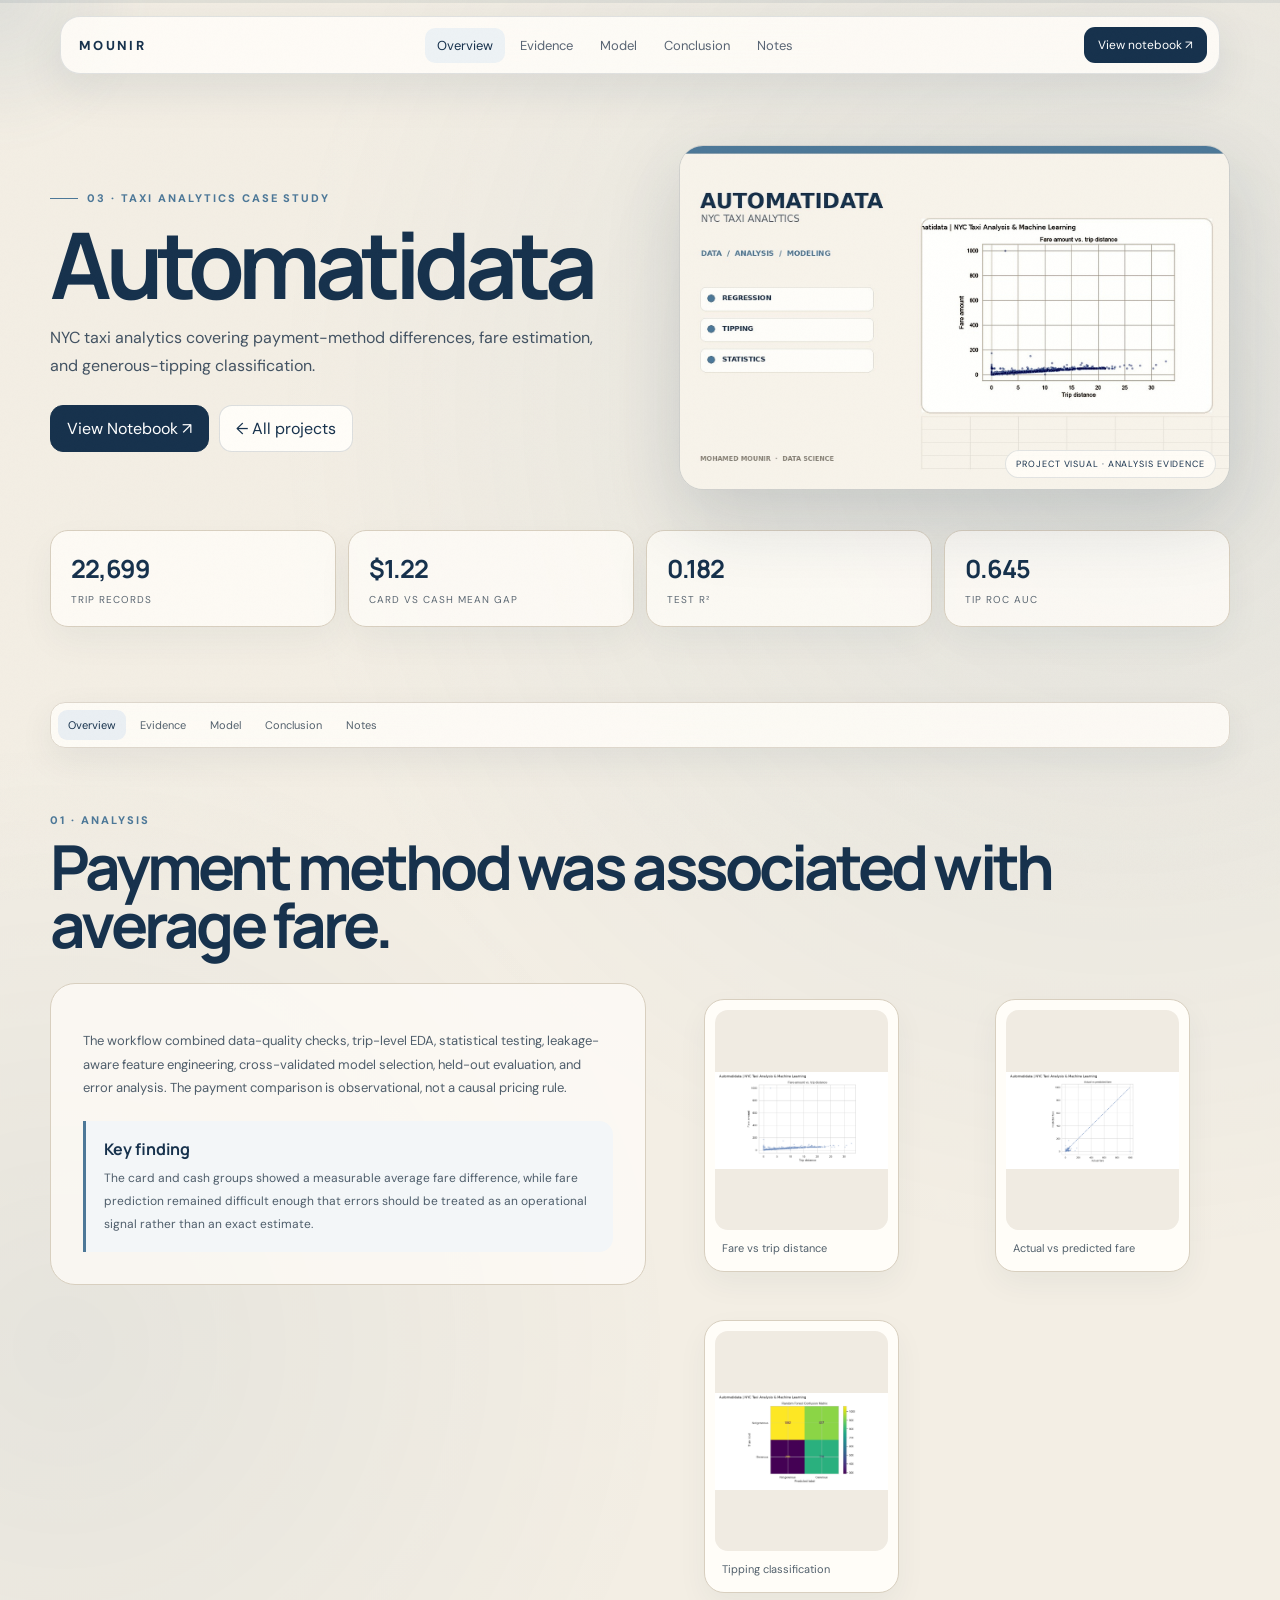
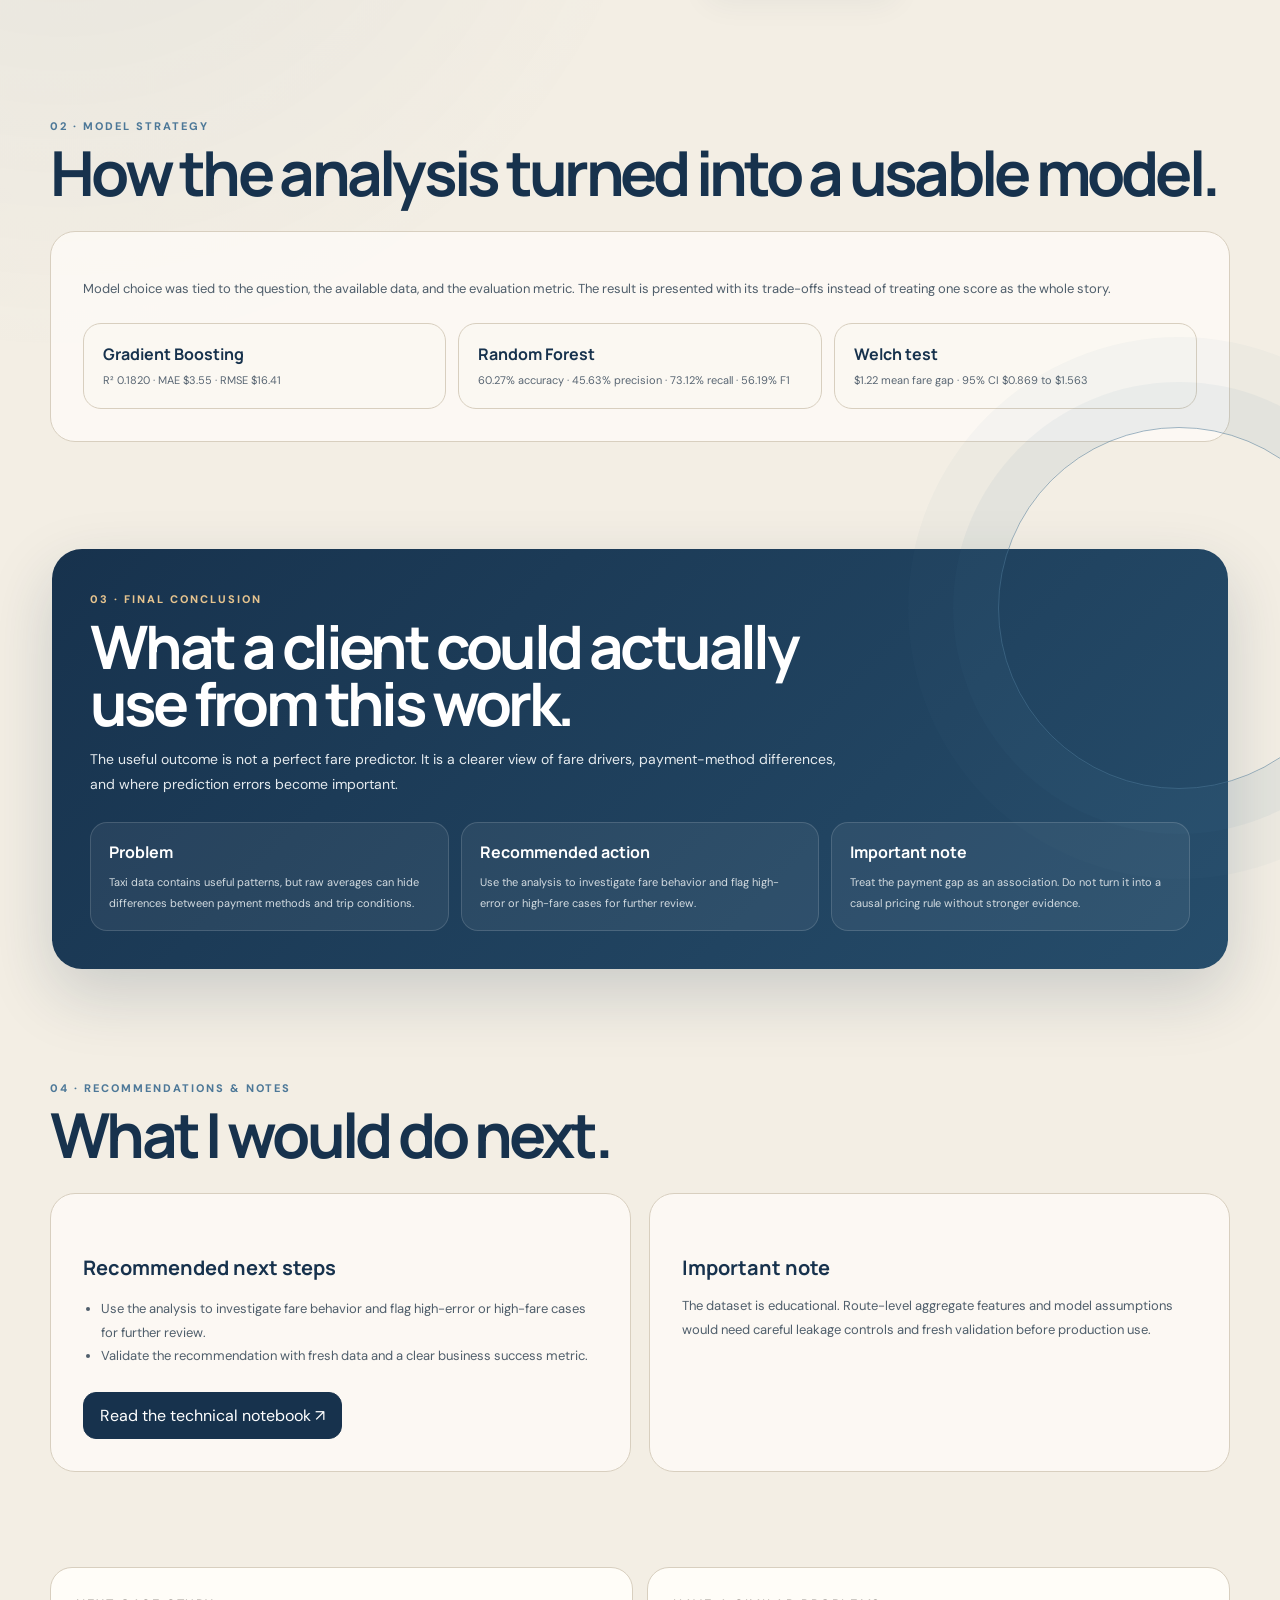
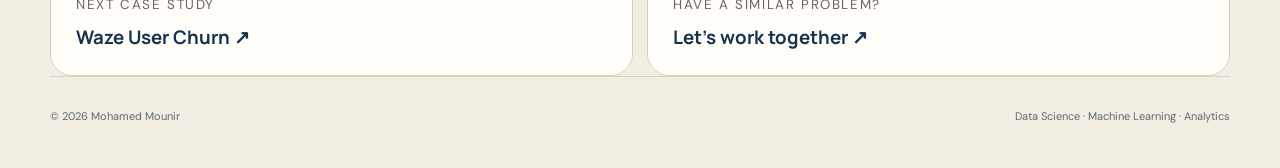
==== commit 33141cfc: "Add files via upload" ====
--- a/projects/automatidata.html
+++ b/projects/automatidata.html
@@ -1,7 +1,6 @@
-<!DOCTYPE html>
-<html lang="en"><head><meta charset="utf-8"/><meta content="width=device-width,initial-scale=1" name="viewport"/><meta content="Automatidata case study by Mohamed Mounir." name="description"/><title>Automatidata | Mohamed Mounir</title><link href="../assets/css/project.css" rel="stylesheet"/></head><body style="--accent:#4d7898"><div class="site-shell"><div class="grain"></div><div class="cursor-glow"></div><div class="scroll-line"><span></span></div><nav class="nav"><a class="brand" href="../index.html">MOUNIR</a><div class="nav-links"><a href="#overview">Overview</a><a href="#evidence">Evidence</a><a href="#model">Model</a><a href="#conclusion">Conclusion</a><a href="#notes">Notes</a></div><a class="nav-cta" href="https://github.com/MOUni1r/MOUni1r.github.io/blob/main/project-files/automatidata/Automatidata_Project.ipynb">View notebook ↗</a><button aria-label="Open menu" class="menu-btn">☰</button></nav><main><section class="case-hero" id="overview"><div class="case-wrap"><div class="case-hero-grid"><div class="reveal"><span class="case-kicker">03 · Taxi analytics case study</span><h1 class="case-title">Automatidata</h1><p class="case-sub">NYC taxi analytics covering payment-method differences, fare estimation, and generous-tipping classification.</p><div class="case-actions"><a class="btn primary" href="https://github.com/MOUni1r/MOUni1r.github.io/blob/main/project-files/automatidata/Automatidata_Project.ipynb">View Notebook ↗</a><a class="btn" href="../index.html#work">← All projects</a></div></div><div class="case-cover reveal"><img alt="Automatidata project visual" src="../assets/img/projects/automatidata.jpg"/></div></div><div class="metrics"><div class="metric-box reveal"><strong>22,699</strong><span>trip records</span></div><div class="metric-box reveal"><strong>$1.22</strong><span>card vs cash mean gap</span></div><div class="metric-box reveal"><strong>0.182</strong><span>test R²</span></div><div class="metric-box reveal"><strong>0.645</strong><span>tip ROC AUC</span></div></div></div></section><nav class="case-nav"><a href="#overview">Overview</a><a href="#evidence">Evidence</a><a href="#model">Model</a><a href="#conclusion">Conclusion</a><a href="#notes">Notes</a></nav>
-<section class="case-section" id="evidence"><div class="section-head reveal"><span class="section-kicker">01 · Analysis</span><h2>Payment method was associated with average fare.</h2></div><div class="case-grid"><div class="case-copy reveal"><p>The workflow combined data-quality checks, trip-level EDA, statistical testing, leakage-aware feature engineering, cross-validated model selection, held-out evaluation, and error analysis. The payment comparison is observational, not a causal pricing rule.</p><div class="finding"><strong>Key finding</strong><span>The card and cash groups showed a measurable average fare difference, while fare prediction remained difficult enough that errors should be treated as an operational signal rather than an exact estimate.</span></div></div><div class="evidence-grid"><figure class="evidence reveal"><img alt="Fare vs trip distance" src="../assets/img/projects/figures/automatidata/fare_vs_trip_distance.png"/><figcaption>Fare vs trip distance</figcaption></figure><figure class="evidence reveal"><img alt="Actual vs predicted fare" src="../assets/img/projects/figures/automatidata/actual_vs_predicted_fare.png"/><figcaption>Actual vs predicted fare</figcaption></figure><figure class="evidence reveal"><img alt="Tipping classification" src="../assets/img/projects/figures/automatidata/tipping_confusion_matrix.png"/><figcaption>Tipping classification</figcaption></figure></div></div></section>
+<!doctype html><html lang="en"><head><meta charset="utf-8"><meta name="viewport" content="width=device-width,initial-scale=1"><meta name="description" content="Automatidata case study by Mohamed Mounir."><title>Automatidata | Mohamed Mounir</title><link rel="stylesheet" href="../assets/css/project.css"></head><body style="--accent:#4d7898"><div class="site-shell"><div class="grain"></div><div class="cursor-glow"></div><div class="scroll-line"><span></span></div><nav class="nav"><a class="brand" href="../index.html">MOUNIR</a><div class="nav-links"><a href="#overview">Overview</a><a href="#evidence">Evidence</a><a href="#model">Model</a><a href="#conclusion">Conclusion</a><a href="#notes">Notes</a></div><a class="nav-cta" href="https://github.com/MOUni1r/MOUni1r.github.io/blob/main/project-files/automatidata/Automatidata_Project.ipynb">View notebook ↗</a><button class="menu-btn" aria-label="Open menu">☰</button></nav><main><section class="case-hero" id="overview"><div class="case-wrap"><div class="case-hero-grid"><div class="reveal"><span class="case-kicker">03 · Taxi analytics case study</span><h1 class="case-title">Automatidata</h1><p class="case-sub">NYC taxi analytics covering payment-method differences, fare estimation, and generous-tipping classification.</p><div class="case-actions"><a class="btn primary" href="https://github.com/MOUni1r/MOUni1r.github.io/blob/main/project-files/automatidata/Automatidata_Project.ipynb">View Notebook ↗</a><a class="btn" href="../index.html#work">← All projects</a></div></div><div class="case-cover reveal"><img src="../assets/img/projects/automatidata.jpg" alt="Automatidata project visual"></div></div><div class="metrics"><div class="metric-box reveal"><strong>22,699</strong><span>trip records</span></div><div class="metric-box reveal"><strong>$1.22</strong><span>card vs cash mean gap</span></div><div class="metric-box reveal"><strong>0.182</strong><span>test R²</span></div><div class="metric-box reveal"><strong>0.645</strong><span>tip ROC AUC</span></div></div></div></section><nav class="case-nav"><a href="#overview">Overview</a><a href="#evidence">Evidence</a><a href="#model">Model</a><a href="#conclusion">Conclusion</a><a href="#notes">Notes</a></nav>
+<section class="case-section" id="evidence"><div class="section-head reveal"><span class="section-kicker">01 · Analysis</span><h2>Payment method was associated with average fare.</h2></div><div class="case-grid"><div class="case-copy reveal"><p>The workflow combined data-quality checks, trip-level EDA, statistical testing, leakage-aware feature engineering, cross-validated model selection, held-out evaluation, and error analysis. The payment comparison is observational, not a causal pricing rule.</p><div class="finding"><strong>Key finding</strong><span>The card and cash groups showed a measurable average fare difference, while fare prediction remained difficult enough that errors should be treated as an operational signal rather than an exact estimate.</span></div></div><div class="evidence-grid"><figure class="evidence reveal"><img src="../assets/img/projects/figures/automatidata/fare_vs_trip_distance.png" alt="Fare vs trip distance"><figcaption>Fare vs trip distance</figcaption></figure><figure class="evidence reveal"><img src="../assets/img/projects/figures/automatidata/actual_vs_predicted_fare.png" alt="Actual vs predicted fare"><figcaption>Actual vs predicted fare</figcaption></figure><figure class="evidence reveal"><img src="../assets/img/projects/figures/automatidata/tipping_confusion_matrix.png" alt="Tipping classification"><figcaption>Tipping classification</figcaption></figure></div></div></section>
 <section class="case-section" id="model"><div class="section-head reveal"><span class="section-kicker">02 · Model strategy</span><h2>How the analysis turned into a usable model.</h2></div><div class="case-copy reveal"><p>Model choice was tied to the question, the available data, and the evaluation metric. The result is presented with its trade-offs instead of treating one score as the whole story.</p><div class="model-strip"><div class="model reveal"><b>Gradient Boosting</b><span>R² 0.1820 · MAE $3.55 · RMSE $16.41</span></div><div class="model reveal"><b>Random Forest</b><span>60.27% accuracy · 45.63% precision · 73.12% recall · 56.19% F1</span></div><div class="model reveal"><b>Welch test</b><span>$1.22 mean fare gap · 95% CI $0.869 to $1.563</span></div></div></div></section>
-<section class="case-section" id="conclusion"><div class="outcome-wrap reveal"><div class="outcome"><span class="section-kicker">03 · Final conclusion</span><h2>What a client could actually use from this work.</h2><p class="outcome-lead"><b>Client takeaway</b>: The analysis gives a clearer view of fare behavior, payment-method differences, and prediction error, which can be used to decide where further investigation is most useful.</p><div class="outcome-grid"><article class="outcome-card"><b>Key finding</b><span>Card and cash groups showed a measurable average fare difference, while fare prediction remained difficult enough that errors matter operationally.</span></article><article class="outcome-card"><b>Business impact</b><span>The results can help identify fare patterns and cases that deserve review instead of relying only on overall averages or a single prediction.</span></article><article class="outcome-card"><b>Recommended action</b><span>Use the analysis to investigate fare behavior and flag high-error or high-fare cases for further review.</span></article><article class="outcome-card"><b>Limitations</b><span>The payment gap is observational, not causal. The dataset is educational, and production use would require fresh validation and careful leakage controls.</span></article></div></div></div></section>
-<section class="case-section" id="notes"><div class="section-head reveal"><span class="section-kicker">04 · Recommendations &amp; notes</span><h2>What I would do next.</h2></div><div class="notes"><div class="case-copy reveal"><h3>Recommended next steps</h3><ul><li>Use the analysis to investigate fare behavior and flag high-error or high-fare cases for further review.</li><li>Validate the recommendation with fresh data and a clear business success metric.</li></ul><div class="case-actions"><a class="btn primary" href="https://github.com/MOUni1r/MOUni1r.github.io/blob/main/project-files/automatidata/Automatidata_Project.ipynb">Read the technical notebook ↗</a></div></div><div class="case-copy reveal"><h3>Important note</h3><p>The dataset is educational. Route-level aggregate features and model assumptions would need careful leakage controls and fresh validation before production use.</p></div></div></section>
+<section class="case-section" id="conclusion"><div class="outcome-wrap reveal"><div class="outcome"><span class="section-kicker">03 · Final conclusion</span><h2>What a client could actually use from this work.</h2><p class="outcome-lead">The useful outcome is not a perfect fare predictor. It is a clearer view of fare drivers, payment-method differences, and where prediction errors become important.</p><div class="outcome-grid"><article class="outcome-card"><b>Problem</b><span>Taxi data contains useful patterns, but raw averages can hide differences between payment methods and trip conditions.</span></article><article class="outcome-card"><b>Recommended action</b><span>Use the analysis to investigate fare behavior and flag high-error or high-fare cases for further review.</span></article><article class="outcome-card"><b>Important note</b><span>Treat the payment gap as an association. Do not turn it into a causal pricing rule without stronger evidence.</span></article></div></div></div></section>
+<section class="case-section" id="notes"><div class="section-head reveal"><span class="section-kicker">04 · Recommendations & notes</span><h2>What I would do next.</h2></div><div class="notes"><div class="case-copy reveal"><h3>Recommended next steps</h3><ul><li>Use the analysis to investigate fare behavior and flag high-error or high-fare cases for further review.</li><li>Validate the recommendation with fresh data and a clear business success metric.</li></ul><div class="case-actions"><a class="btn primary" href="https://github.com/MOUni1r/MOUni1r.github.io/blob/main/project-files/automatidata/Automatidata_Project.ipynb">Read the technical notebook ↗</a></div></div><div class="case-copy reveal"><h3>Important note</h3><p>The dataset is educational. Route-level aggregate features and model assumptions would need careful leakage controls and fresh validation before production use.</p></div></div></section>
 <section class="case-footer"><div class="next-grid"><a class="next-card" href="../projects/waze.html"><small>Next case study</small><h3>Waze User Churn ↗</h3></a><a class="next-card" href="../index.html#contact"><small>Have a similar problem?</small><h3>Let’s work together ↗</h3></a></div><div class="footer"><span>© 2026 Mohamed Mounir</span><span>Data Science · Machine Learning · Analytics</span></div></section></main></div><script src="../assets/js/site.js"></script></body></html>
--- a/assets/css/project.css
+++ b/assets/css/project.css
@@ -1,7 +1,7 @@
 @import url('https://fonts.googleapis.com/css2?family=DM+Sans:wght@400;500;600;700&family=Manrope:wght@500;600;700;800&display=swap');
 :root{--navy:#17324d;--blue:#315a78;--gold:#c9934c;--cream:#f3eee4;--paper:#fffdf8;--ink:#172333;--muted:#4f5e6b;--line:#d9d0c2;--max:1180px}*{box-sizing:border-box}html{scroll-behavior:smooth}body{margin:0;background:var(--cream);color:var(--ink);font-family:'DM Sans',system-ui,sans-serif;overflow-x:hidden}a{color:inherit;text-decoration:none}.site-shell{min-height:100vh;background:radial-gradient(circle at 88% 12%,color-mix(in srgb,var(--accent) 10%,transparent),transparent 27%),radial-gradient(circle at 5% 40%,rgba(49,90,120,.07),transparent 26%),var(--cream)}.grain{position:fixed;inset:0;pointer-events:none;z-index:80;opacity:.018;background-image:url("data:image/svg+xml,%3Csvg xmlns='http://www.w3.org/2000/svg' width='160' height='160'%3E%3Cfilter id='n'%3E%3CfeTurbulence baseFrequency='.75' numOctaves='3'/%3E%3C/filter%3E%3Crect width='100%25' height='100%25' filter='url(%23n)'/%3E%3C/svg%3E")}.cursor-glow{position:fixed;z-index:1;pointer-events:none;width:300px;height:300px;border-radius:50%;transform:translate(-50%,-50%);background:radial-gradient(circle,color-mix(in srgb,var(--accent) 12%,transparent),transparent 68%);filter:blur(12px)}.scroll-line{position:fixed;z-index:70;top:0;left:0;width:100%;height:3px;background:rgba(23,50,77,.08)}.scroll-line span{display:block;height:100%;width:0;background:linear-gradient(90deg,var(--accent),var(--blue))}.nav{position:fixed;z-index:60;top:16px;left:50%;transform:translateX(-50%);width:min(calc(100% - 32px),1160px);display:flex;align-items:center;justify-content:space-between;padding:10px 12px 10px 18px;border:1px solid rgba(23,50,77,.13);border-radius:20px;background:rgba(255,253,248,.87);backdrop-filter:blur(18px);box-shadow:0 15px 45px rgba(23,50,77,.10)}.brand{font-weight:800;letter-spacing:.18em;font-size:13px;color:var(--navy)}.nav-links{display:flex;gap:3px}.nav-links a{padding:9px 12px;color:#596574;font-size:13px;border-radius:10px;transition:.25s}.nav-links a:hover,.nav-links a.active{color:var(--navy);background:color-mix(in srgb,var(--accent) 10%,#fff)}.nav-cta{border:1px solid rgba(23,50,77,.16);padding:9px 13px;border-radius:11px;color:#fff;background:var(--navy);font-size:12px}.menu-btn{display:none;border:0;background:none;color:var(--navy);font-size:22px}.btn{display:inline-flex;align-items:center;justify-content:center;gap:9px;border:1px solid rgba(23,50,77,.15);border-radius:13px;padding:12px 16px;background:var(--paper);color:var(--navy);transition:.28s}.btn:hover{transform:translateY(-3px);box-shadow:0 14px 30px rgba(23,50,77,.10);border-color:var(--accent)}.btn.primary{background:var(--navy);color:#fff;border-color:var(--navy)}
 .case-hero{padding:145px 24px 75px;position:relative;overflow:hidden}.case-wrap{width:min(var(--max),100%);margin:auto}.case-hero-grid{display:grid;grid-template-columns:1.02fr .98fr;gap:55px;align-items:center}.case-kicker{display:inline-flex;align-items:center;gap:9px;color:var(--accent);font-size:11px;text-transform:uppercase;letter-spacing:.18em;font-weight:800}.case-kicker:before{content:"";width:28px;height:1px;background:var(--accent)}.case-title{font-family:Manrope;color:var(--navy);font-size:clamp(55px,7.2vw,92px);line-height:.9;letter-spacing:-.07em;margin:18px 0 18px;max-width:760px}.case-sub{max-width:700px;color:#435363;font-size:16px;line-height:1.75}.case-actions{display:flex;gap:10px;flex-wrap:wrap;margin-top:25px}.case-cover{position:relative;transform:rotate(1.2deg);transition:transform .45s cubic-bezier(.2,.8,.2,1)}.case-cover:hover{transform:rotate(0) translateY(-6px)}.case-cover img{display:block;width:100%;aspect-ratio:16/10;object-fit:cover;object-position:center;border-radius:24px;border:1px solid rgba(23,50,77,.13);box-shadow:0 28px 75px rgba(23,50,77,.16)}.case-cover:after{content:"Project visual · analysis evidence";position:absolute;right:14px;bottom:12px;padding:7px 10px;border-radius:999px;background:rgba(255,253,248,.9);border:1px solid rgba(23,50,77,.12);font-size:9px;text-transform:uppercase;letter-spacing:.1em;color:var(--navy)}.metrics{display:grid;grid-template-columns:repeat(4,1fr);gap:12px;margin-top:40px}.metric-box{background:rgba(255,253,248,.82);border:1px solid #d8cfbf;border-radius:18px;padding:20px;box-shadow:0 14px 35px rgba(23,50,77,.05)}.metric-box strong{display:block;font-family:Manrope;font-size:25px;color:var(--navy);letter-spacing:-.04em}.metric-box span{display:block;margin-top:7px;font-size:10px;color:#5c6873;text-transform:uppercase;letter-spacing:.1em}.case-nav{position:sticky;top:82px;z-index:20;width:min(var(--max),calc(100% - 40px));margin:0 auto -45px;display:flex;gap:4px;padding:7px;background:rgba(255,253,248,.84);backdrop-filter:blur(16px);border:1px solid #ded7cc;border-radius:15px;box-shadow:0 12px 35px rgba(23,50,77,.07)}.case-nav a{padding:8px 10px;border-radius:9px;color:#53616d;font-size:11px}.case-nav a:hover,.case-nav a.active{background:color-mix(in srgb,var(--accent) 12%,#fff);color:var(--navy)}
-.case-section{width:min(var(--max),calc(100% - 40px));margin:auto;padding:105px 0 0}.section-head{margin-bottom:28px}.section-kicker{color:var(--accent);font-size:11px;text-transform:uppercase;letter-spacing:.18em;font-weight:800}.section-head h2{font-family:Manrope;color:var(--navy);font-size:clamp(38px,5vw,62px);line-height:.95;letter-spacing:-.06em;margin:9px 0 0}.case-grid{display:grid;grid-template-columns:1fr .95fr;gap:18px;align-items:start}.case-copy{background:rgba(255,253,248,.74);border:1px solid #d8cfbf;border-radius:25px;padding:32px}.case-copy h2{font-family:Manrope;color:var(--navy);font-size:clamp(33px,4vw,52px);line-height:.96;letter-spacing:-.06em;margin:9px 0 18px}.case-copy h3{font-family:Manrope;color:var(--navy);font-size:20px;margin:28px 0 9px}.case-copy p,.case-copy li{color:#4f5e6b;line-height:1.8;font-size:13px}.case-copy ul{padding-left:18px}.finding{margin-top:22px;padding:17px 18px;border-left:3px solid var(--accent);background:color-mix(in srgb,var(--accent) 7%,#fff);border-radius:0 14px 14px 0}.finding strong{display:block;color:var(--navy);font-family:Manrope;margin-bottom:6px}.finding span{color:#4f5e6b;font-size:12px;line-height:1.65}.evidence-grid{display:grid;grid-template-columns:repeat(2,1fr);gap:16px}.evidence{background:var(--paper);min-width:0;border:1px solid #d8cfbf;border-radius:20px;padding:10px;box-shadow:0 12px 30px rgba(23,50,77,.05);overflow:hidden}.evidence img{width:100%;min-height:220px;object-fit:contain;background:#f0ebe2;display:block;border-radius:13px;transition:transform .6s}.evidence:hover img{transform:scale(1.025)}.evidence figcaption{padding:11px 7px 6px;font-size:11px;color:#52606c}.model-strip{display:grid;grid-template-columns:repeat(3,1fr);gap:12px;margin-top:22px}.model{border:1px solid #d8cfbf;border-radius:18px;padding:19px;background:#fbf8f2;transition:.3s}.model:hover{transform:translateY(-4px);border-color:var(--accent);box-shadow:0 15px 35px rgba(23,50,77,.06)}.model b{display:block;color:var(--navy);font-family:Manrope}.model span{display:block;color:#596673;font-size:11px;line-height:1.55;margin-top:7px}.outcome-wrap{position:relative;padding:2px}.outcome{border-radius:30px;padding:38px;background:linear-gradient(135deg,var(--navy),#264d6b);color:#fff;box-shadow:0 25px 65px rgba(23,50,77,.18);overflow:hidden}.outcome:after{content:"";position:absolute;width:360px;height:360px;right:-130px;top:-120px;border:1px solid color-mix(in srgb,var(--accent) 55%,transparent);border-radius:50%;box-shadow:0 0 0 45px color-mix(in srgb,var(--accent) 6%,transparent),0 0 0 90px color-mix(in srgb,var(--accent) 4%,transparent)}.outcome .section-kicker{color:#e6c48f}.outcome h2{font-family:Manrope;font-size:clamp(38px,5vw,60px);line-height:.95;letter-spacing:-.06em;margin:10px 0 15px;max-width:760px}.outcome-lead{max-width:760px;color:#e5ebef;font-size:14px;line-height:1.8}.outcome-grid{display:grid;grid-template-columns:repeat(3,1fr);gap:12px;margin-top:25px;position:relative;z-index:2}.outcome-card{padding:18px;border:1px solid rgba(255,255,255,.14);border-radius:17px;background:rgba(255,255,255,.06)}.outcome-card b{display:block;color:#fff;font-family:Manrope;margin-bottom:7px}.outcome-card span{color:#d4dce1;font-size:11px;line-height:1.65}.notes{display:grid;grid-template-columns:1fr 1fr;gap:18px}.notes .case-copy{height:100%}.case-footer{padding:95px 0 45px}.next-grid{width:min(var(--max),calc(100% - 40px));margin:auto;display:grid;grid-template-columns:1fr 1fr;gap:14px}.next-card{border:1px solid #d8cfbf;border-radius:22px;padding:25px;background:var(--paper);transition:.35s}.next-card:hover{transform:translateY(-5px);box-shadow:0 20px 45px rgba(23,50,77,.08);border-color:var(--accent)}.next-card small{color:#6a645d;text-transform:uppercase;letter-spacing:.12em}.next-card h3{font-family:Manrope;color:var(--navy);margin:10px 0 0}.footer{width:min(var(--max),calc(100% - 40px));margin:auto;padding:34px 18px 10px;border-top:1px solid #c9bfaf;display:flex;justify-content:space-between;color:#3f4d5a;font-size:11px;background:rgba(255,253,248,.42);border-radius:18px 18px 0 0}.reveal{opacity:0;transform:translateY(28px);transition:opacity .8s ease,transform .8s cubic-bezier(.2,.8,.2,1)}.reveal.visible{opacity:1;transform:none}@media(max-width:900px){.nav{top:10px}.nav-links,.nav-cta{display:none}.menu-btn{display:block}.nav.open .nav-links{display:flex;position:absolute;top:62px;left:0;right:0;flex-direction:column;padding:10px;background:rgba(255,253,248,.98);border:1px solid var(--line);border-radius:16px}.case-hero-grid{grid-template-columns:1fr;gap:35px}.case-cover{max-width:720px;margin:auto}.metrics{grid-template-columns:repeat(2,1fr)}.case-grid{grid-template-columns:1fr}.model-strip{grid-template-columns:1fr 1fr}.outcome-grid{grid-template-columns:1fr 1fr}.notes{grid-template-columns:1fr}.case-nav{overflow:auto;white-space:nowrap}}@media(max-width:560px){.case-hero{padding-top:125px}.case-section{width:min(calc(100% - 28px),var(--max))}.metrics{grid-template-columns:1fr 1fr}.evidence-grid{grid-template-columns:1fr}.model-strip,.outcome-grid,.next-grid{grid-template-columns:1fr}.case-nav{width:calc(100% - 28px);top:70px}.case-copy{padding:25px}.outcome{padding:27px}.footer{display:block;line-height:1.7}.footer span{display:block;margin-top:8px}}
+.case-section{width:min(var(--max),calc(100% - 40px));margin:auto;padding:105px 0 0}.section-head{margin-bottom:28px}.section-kicker{color:var(--accent);font-size:11px;text-transform:uppercase;letter-spacing:.18em;font-weight:800}.section-head h2{font-family:Manrope;color:var(--navy);font-size:clamp(38px,5vw,62px);line-height:.95;letter-spacing:-.06em;margin:9px 0 0}.case-grid{display:grid;grid-template-columns:1fr .95fr;gap:18px;align-items:start}.case-copy{background:rgba(255,253,248,.74);border:1px solid #d8cfbf;border-radius:25px;padding:32px}.case-copy h2{font-family:Manrope;color:var(--navy);font-size:clamp(33px,4vw,52px);line-height:.96;letter-spacing:-.06em;margin:9px 0 18px}.case-copy h3{font-family:Manrope;color:var(--navy);font-size:20px;margin:28px 0 9px}.case-copy p,.case-copy li{color:#4f5e6b;line-height:1.8;font-size:13px}.case-copy ul{padding-left:18px}.finding{margin-top:22px;padding:17px 18px;border-left:3px solid var(--accent);background:color-mix(in srgb,var(--accent) 7%,#fff);border-radius:0 14px 14px 0}.finding strong{display:block;color:var(--navy);font-family:Manrope;margin-bottom:6px}.finding span{color:#4f5e6b;font-size:12px;line-height:1.65}.evidence-grid{display:grid;grid-template-columns:repeat(2,1fr);gap:16px}.evidence{background:var(--paper);min-width:0;border:1px solid #d8cfbf;border-radius:20px;padding:10px;box-shadow:0 12px 30px rgba(23,50,77,.05);overflow:hidden}.evidence img{width:100%;min-height:220px;object-fit:contain;background:#f0ebe2;display:block;border-radius:13px;transition:transform .6s}.evidence:hover img{transform:scale(1.025)}.evidence figcaption{padding:11px 7px 6px;font-size:11px;color:#52606c}.model-strip{display:grid;grid-template-columns:repeat(3,1fr);gap:12px;margin-top:22px}.model{border:1px solid #d8cfbf;border-radius:18px;padding:19px;background:#fbf8f2;transition:.3s}.model:hover{transform:translateY(-4px);border-color:var(--accent);box-shadow:0 15px 35px rgba(23,50,77,.06)}.model b{display:block;color:var(--navy);font-family:Manrope}.model span{display:block;color:#596673;font-size:11px;line-height:1.55;margin-top:7px}.outcome-wrap{position:relative;padding:2px}.outcome{border-radius:30px;padding:38px;background:linear-gradient(135deg,var(--navy),#264d6b);color:#fff;box-shadow:0 25px 65px rgba(23,50,77,.18);overflow:hidden}.outcome:after{content:"";position:absolute;width:360px;height:360px;right:-130px;top:-120px;border:1px solid color-mix(in srgb,var(--accent) 55%,transparent);border-radius:50%;box-shadow:0 0 0 45px color-mix(in srgb,var(--accent) 6%,transparent),0 0 0 90px color-mix(in srgb,var(--accent) 4%,transparent)}.outcome .section-kicker{color:#e6c48f}.outcome h2{font-family:Manrope;font-size:clamp(38px,5vw,60px);line-height:.95;letter-spacing:-.06em;margin:10px 0 15px;max-width:760px}.outcome-lead{max-width:760px;color:#e5ebef;font-size:14px;line-height:1.8}.outcome-grid{display:grid;grid-template-columns:repeat(3,1fr);gap:12px;margin-top:25px;position:relative;z-index:2}.outcome-card{padding:18px;border:1px solid rgba(255,255,255,.14);border-radius:17px;background:rgba(255,255,255,.06)}.outcome-card b{display:block;color:#fff;font-family:Manrope;margin-bottom:7px}.outcome-card span{color:#d4dce1;font-size:11px;line-height:1.65}.notes{display:grid;grid-template-columns:1fr 1fr;gap:18px}.notes .case-copy{height:100%}.case-footer{padding:95px 0 45px}.next-grid{width:min(var(--max),calc(100% - 40px));margin:auto;display:grid;grid-template-columns:1fr 1fr;gap:14px}.next-card{border:1px solid #d8cfbf;border-radius:22px;padding:25px;background:var(--paper);transition:.35s}.next-card:hover{transform:translateY(-5px);box-shadow:0 20px 45px rgba(23,50,77,.08);border-color:var(--accent)}.next-card small{color:#6a645d;text-transform:uppercase;letter-spacing:.12em}.next-card h3{font-family:Manrope;color:var(--navy);margin:10px 0 0}.footer{width:min(var(--max),calc(100% - 40px));margin:auto;padding:32px 0 0;border-top:1px solid var(--line);display:flex;justify-content:space-between;color:#5c6873;font-size:11px}.reveal{opacity:0;transform:translateY(28px);transition:opacity .8s ease,transform .8s cubic-bezier(.2,.8,.2,1)}.reveal.visible{opacity:1;transform:none}@media(max-width:900px){.nav{top:10px}.nav-links,.nav-cta{display:none}.menu-btn{display:block}.nav.open .nav-links{display:flex;position:absolute;top:62px;left:0;right:0;flex-direction:column;padding:10px;background:rgba(255,253,248,.98);border:1px solid var(--line);border-radius:16px}.case-hero-grid{grid-template-columns:1fr;gap:35px}.case-cover{max-width:720px;margin:auto}.metrics{grid-template-columns:repeat(2,1fr)}.case-grid{grid-template-columns:1fr}.model-strip{grid-template-columns:1fr 1fr}.outcome-grid{grid-template-columns:1fr 1fr}.notes{grid-template-columns:1fr}.case-nav{overflow:auto;white-space:nowrap}}@media(max-width:560px){.case-hero{padding-top:125px}.case-section{width:min(calc(100% - 28px),var(--max))}.metrics{grid-template-columns:1fr 1fr}.evidence-grid{grid-template-columns:1fr}.model-strip,.outcome-grid,.next-grid{grid-template-columns:1fr}.case-nav{width:calc(100% - 28px);top:70px}.case-copy{padding:25px}.outcome{padding:27px}.footer{display:block;line-height:1.7}.footer span{display:block;margin-top:8px}}
 @media(prefers-reduced-motion:reduce){html{scroll-behavior:auto}.reveal{transition:none;opacity:1;transform:none}.case-cover,.model,.next-card,.btn{transition:none}}
 
 .image-fallback{min-height:220px;display:grid;place-items:center;padding:30px;border-radius:13px;background:linear-gradient(135deg,#eee8de,#f8f4ed);border:1px dashed rgba(23,50,77,.18);color:#52606c;font-size:12px;text-align:center}.project-art .image-fallback{height:100%;min-height:0;border:0;border-radius:0;background:#e9e0d2}.case-cover .image-fallback{min-height:320px;border-radius:24px}.evidence .image-fallback{min-height:260px}
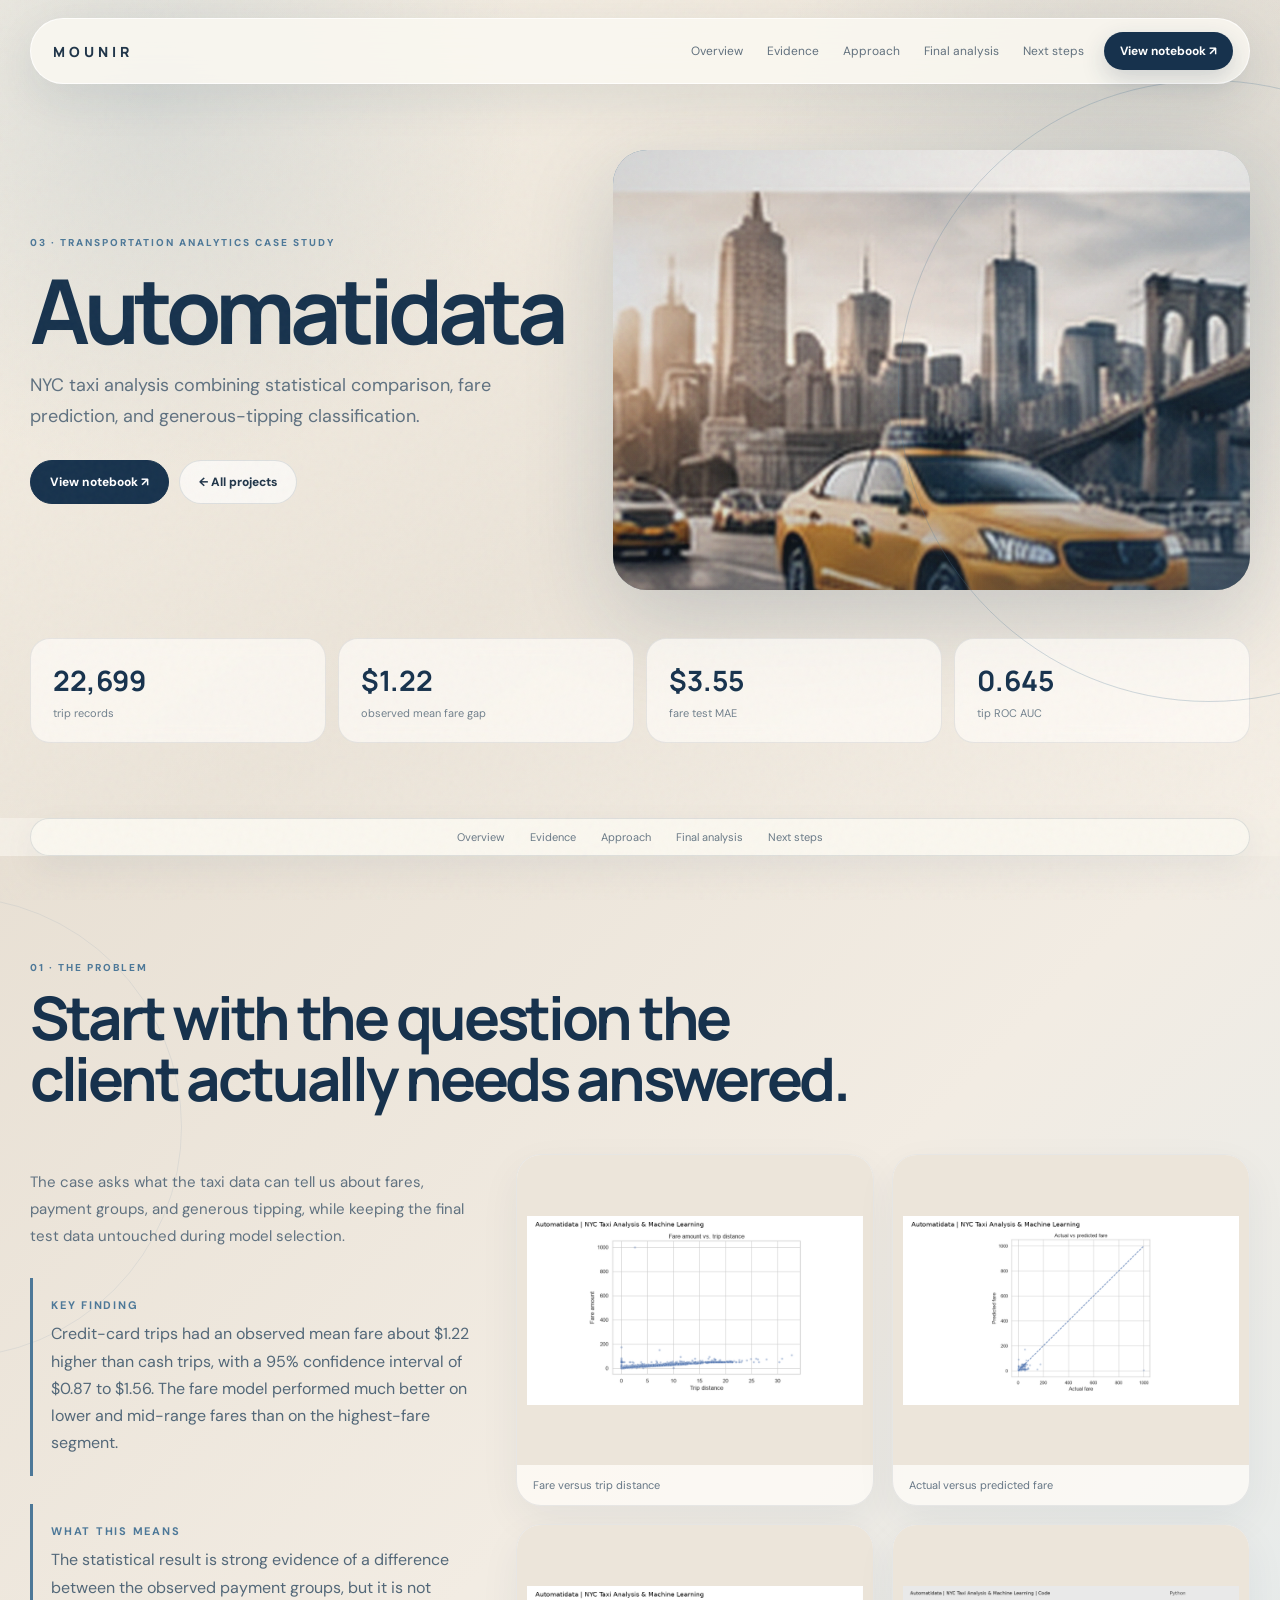
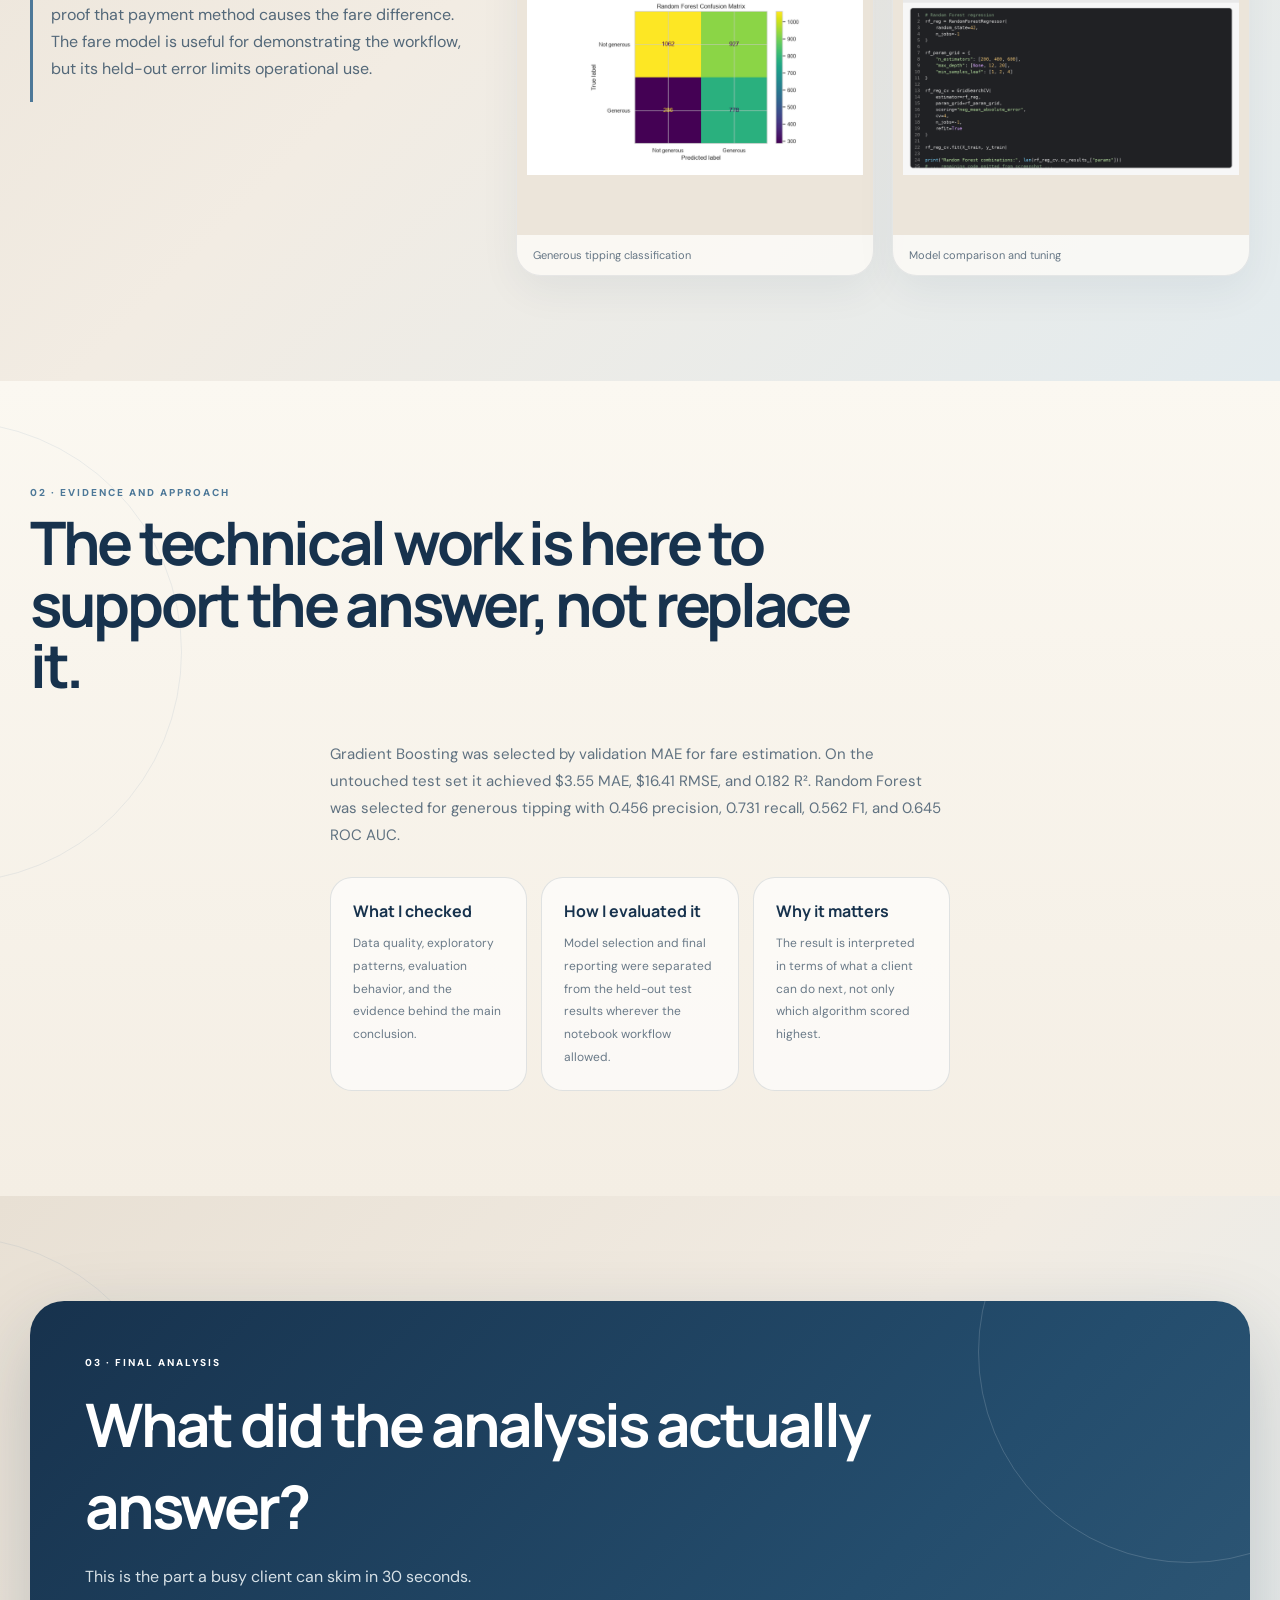
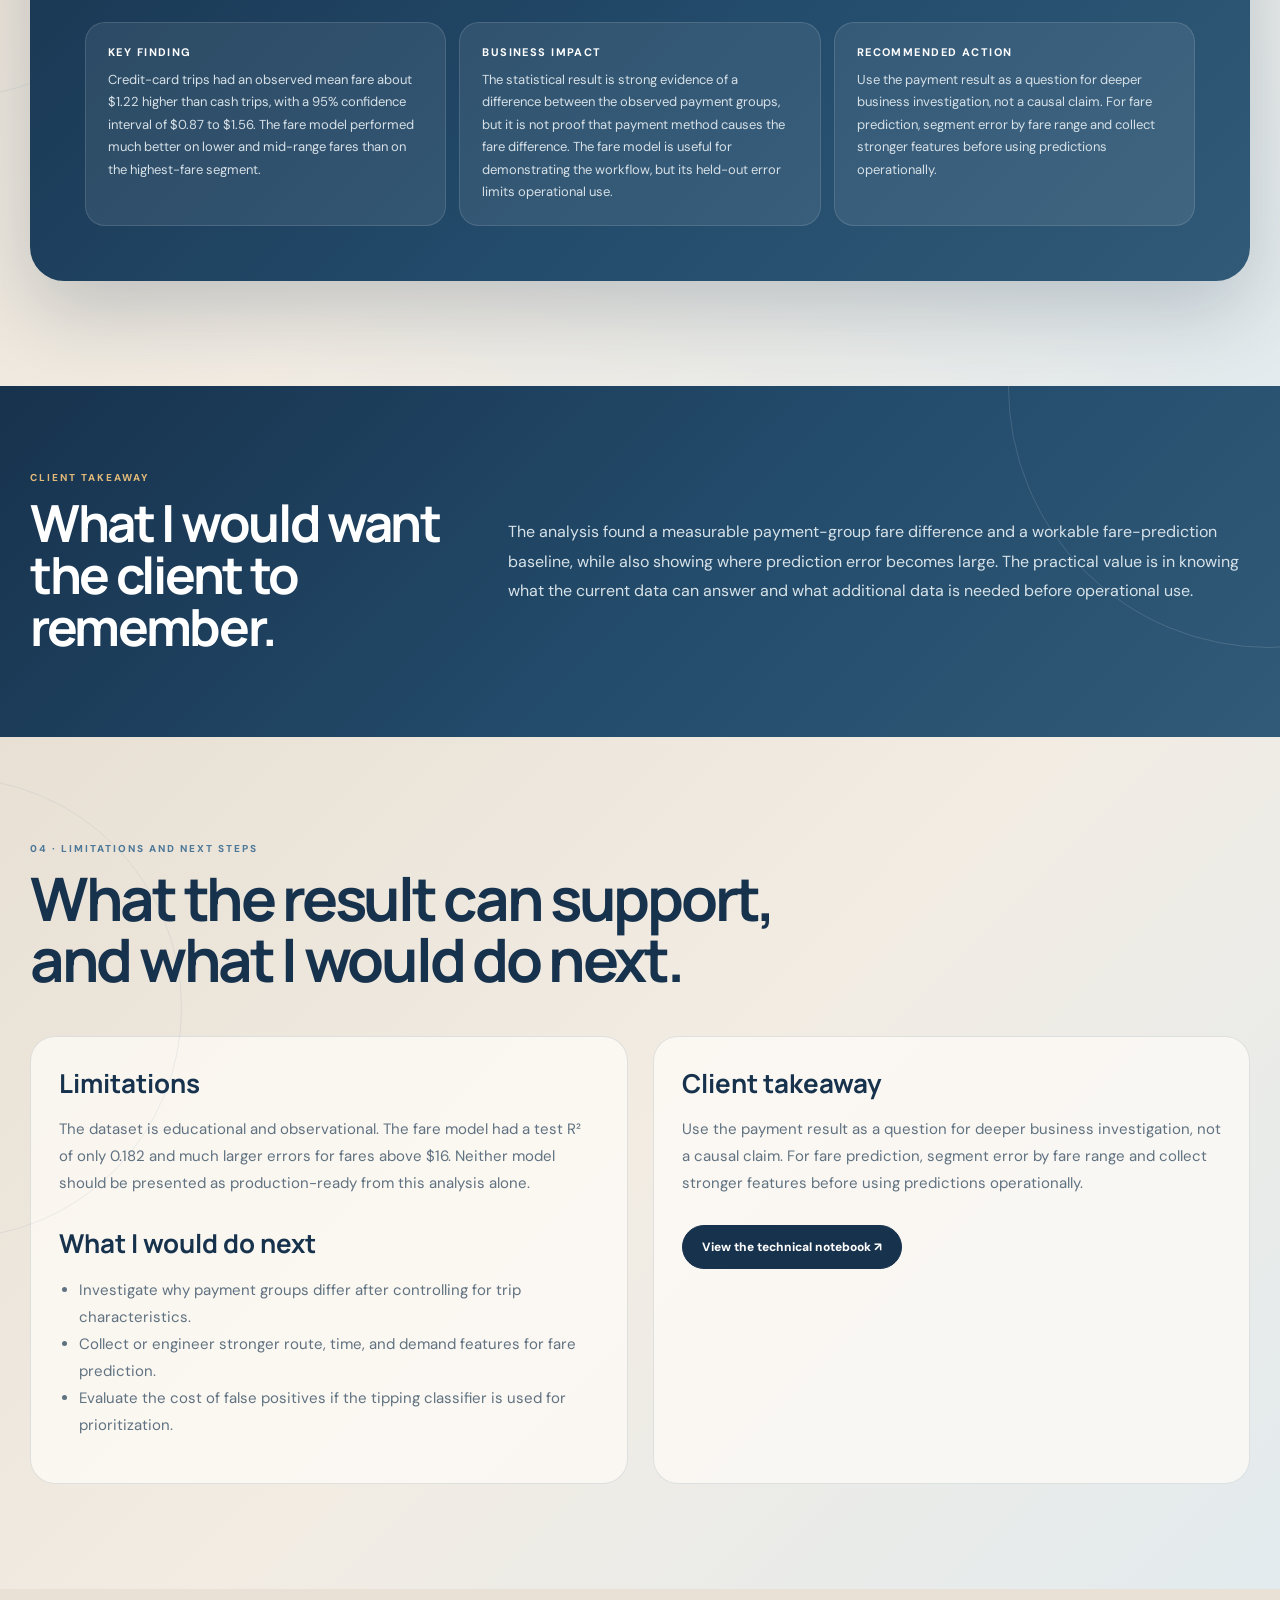
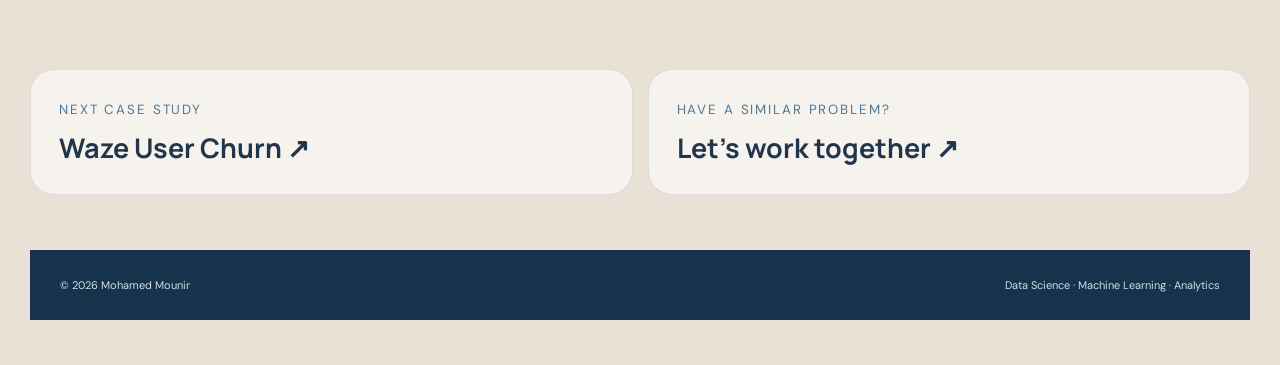
==== commit 84ee1062: "Add files via upload" ====
--- a/projects/automatidata.html
+++ b/projects/automatidata.html
@@ -1,6 +1,9 @@
-<!doctype html><html lang="en"><head><meta charset="utf-8"><meta name="viewport" content="width=device-width,initial-scale=1"><meta name="description" content="Automatidata case study by Mohamed Mounir."><title>Automatidata | Mohamed Mounir</title><link rel="stylesheet" href="../assets/css/project.css"></head><body style="--accent:#4d7898"><div class="site-shell"><div class="grain"></div><div class="cursor-glow"></div><div class="scroll-line"><span></span></div><nav class="nav"><a class="brand" href="../index.html">MOUNIR</a><div class="nav-links"><a href="#overview">Overview</a><a href="#evidence">Evidence</a><a href="#model">Model</a><a href="#conclusion">Conclusion</a><a href="#notes">Notes</a></div><a class="nav-cta" href="https://github.com/MOUni1r/MOUni1r.github.io/blob/main/project-files/automatidata/Automatidata_Project.ipynb">View notebook ↗</a><button class="menu-btn" aria-label="Open menu">☰</button></nav><main><section class="case-hero" id="overview"><div class="case-wrap"><div class="case-hero-grid"><div class="reveal"><span class="case-kicker">03 · Taxi analytics case study</span><h1 class="case-title">Automatidata</h1><p class="case-sub">NYC taxi analytics covering payment-method differences, fare estimation, and generous-tipping classification.</p><div class="case-actions"><a class="btn primary" href="https://github.com/MOUni1r/MOUni1r.github.io/blob/main/project-files/automatidata/Automatidata_Project.ipynb">View Notebook ↗</a><a class="btn" href="../index.html#work">← All projects</a></div></div><div class="case-cover reveal"><img src="../assets/img/projects/automatidata.jpg" alt="Automatidata project visual"></div></div><div class="metrics"><div class="metric-box reveal"><strong>22,699</strong><span>trip records</span></div><div class="metric-box reveal"><strong>$1.22</strong><span>card vs cash mean gap</span></div><div class="metric-box reveal"><strong>0.182</strong><span>test R²</span></div><div class="metric-box reveal"><strong>0.645</strong><span>tip ROC AUC</span></div></div></div></section><nav class="case-nav"><a href="#overview">Overview</a><a href="#evidence">Evidence</a><a href="#model">Model</a><a href="#conclusion">Conclusion</a><a href="#notes">Notes</a></nav>
-<section class="case-section" id="evidence"><div class="section-head reveal"><span class="section-kicker">01 · Analysis</span><h2>Payment method was associated with average fare.</h2></div><div class="case-grid"><div class="case-copy reveal"><p>The workflow combined data-quality checks, trip-level EDA, statistical testing, leakage-aware feature engineering, cross-validated model selection, held-out evaluation, and error analysis. The payment comparison is observational, not a causal pricing rule.</p><div class="finding"><strong>Key finding</strong><span>The card and cash groups showed a measurable average fare difference, while fare prediction remained difficult enough that errors should be treated as an operational signal rather than an exact estimate.</span></div></div><div class="evidence-grid"><figure class="evidence reveal"><img src="../assets/img/projects/figures/automatidata/fare_vs_trip_distance.png" alt="Fare vs trip distance"><figcaption>Fare vs trip distance</figcaption></figure><figure class="evidence reveal"><img src="../assets/img/projects/figures/automatidata/actual_vs_predicted_fare.png" alt="Actual vs predicted fare"><figcaption>Actual vs predicted fare</figcaption></figure><figure class="evidence reveal"><img src="../assets/img/projects/figures/automatidata/tipping_confusion_matrix.png" alt="Tipping classification"><figcaption>Tipping classification</figcaption></figure></div></div></section>
-<section class="case-section" id="model"><div class="section-head reveal"><span class="section-kicker">02 · Model strategy</span><h2>How the analysis turned into a usable model.</h2></div><div class="case-copy reveal"><p>Model choice was tied to the question, the available data, and the evaluation metric. The result is presented with its trade-offs instead of treating one score as the whole story.</p><div class="model-strip"><div class="model reveal"><b>Gradient Boosting</b><span>R² 0.1820 · MAE $3.55 · RMSE $16.41</span></div><div class="model reveal"><b>Random Forest</b><span>60.27% accuracy · 45.63% precision · 73.12% recall · 56.19% F1</span></div><div class="model reveal"><b>Welch test</b><span>$1.22 mean fare gap · 95% CI $0.869 to $1.563</span></div></div></div></section>
-<section class="case-section" id="conclusion"><div class="outcome-wrap reveal"><div class="outcome"><span class="section-kicker">03 · Final conclusion</span><h2>What a client could actually use from this work.</h2><p class="outcome-lead">The useful outcome is not a perfect fare predictor. It is a clearer view of fare drivers, payment-method differences, and where prediction errors become important.</p><div class="outcome-grid"><article class="outcome-card"><b>Problem</b><span>Taxi data contains useful patterns, but raw averages can hide differences between payment methods and trip conditions.</span></article><article class="outcome-card"><b>Recommended action</b><span>Use the analysis to investigate fare behavior and flag high-error or high-fare cases for further review.</span></article><article class="outcome-card"><b>Important note</b><span>Treat the payment gap as an association. Do not turn it into a causal pricing rule without stronger evidence.</span></article></div></div></div></section>
-<section class="case-section" id="notes"><div class="section-head reveal"><span class="section-kicker">04 · Recommendations & notes</span><h2>What I would do next.</h2></div><div class="notes"><div class="case-copy reveal"><h3>Recommended next steps</h3><ul><li>Use the analysis to investigate fare behavior and flag high-error or high-fare cases for further review.</li><li>Validate the recommendation with fresh data and a clear business success metric.</li></ul><div class="case-actions"><a class="btn primary" href="https://github.com/MOUni1r/MOUni1r.github.io/blob/main/project-files/automatidata/Automatidata_Project.ipynb">Read the technical notebook ↗</a></div></div><div class="case-copy reveal"><h3>Important note</h3><p>The dataset is educational. Route-level aggregate features and model assumptions would need careful leakage controls and fresh validation before production use.</p></div></div></section>
-<section class="case-footer"><div class="next-grid"><a class="next-card" href="../projects/waze.html"><small>Next case study</small><h3>Waze User Churn ↗</h3></a><a class="next-card" href="../index.html#contact"><small>Have a similar problem?</small><h3>Let’s work together ↗</h3></a></div><div class="footer"><span>© 2026 Mohamed Mounir</span><span>Data Science · Machine Learning · Analytics</span></div></section></main></div><script src="../assets/js/site.js"></script></body></html>+<!doctype html><html lang="en"><head><meta charset="utf-8"><meta name="viewport" content="width=device-width,initial-scale=1"><meta name="description" content="Automatidata case study by Mohamed Mounir."><title>Automatidata | Mohamed Mounir</title><link rel="preconnect" href="https://fonts.googleapis.com"><link rel="preconnect" href="https://fonts.gstatic.com" crossorigin><link href="https://fonts.googleapis.com/css2?family=DM+Sans:wght@400;500;600;700&family=Manrope:wght@500;600;700;800&display=swap" rel="stylesheet"><link rel="stylesheet" href="../assets/css/project.css"></head><body style="--accent:#4d7898"><div class="site-shell"><div class="grain"></div><div class="cursor-glow"></div><div class="scroll-line"><span></span></div><nav class="nav"><a class="brand" href="../index.html">MOUNIR</a><div class="nav-links"><a href="#overview">Overview</a><a href="#evidence">Evidence</a><a href="#model">Approach</a><a href="#conclusion">Final analysis</a><a href="#notes">Next steps</a></div><a class="nav-cta" href="https://github.com/MOUni1r/MOUni1r.github.io/blob/main/project-files/automatidata/Automatidata_Project.ipynb">View notebook ↗</a><button class="menu-btn" aria-label="Open menu">☰</button></nav><main>
+<section class="case-hero" id="overview"><div class="case-wrap"><div class="case-hero-grid"><div class="reveal"><span class="case-kicker">03 · Transportation analytics case study</span><h1 class="case-title">Automatidata</h1><p class="case-sub">NYC taxi analysis combining statistical comparison, fare prediction, and generous-tipping classification.</p><div class="case-actions"><a class="btn primary" href="https://github.com/MOUni1r/MOUni1r.github.io/blob/main/project-files/automatidata/Automatidata_Project.ipynb">View notebook ↗</a><a class="btn" href="../index.html#work">← All projects</a></div></div><div class="case-cover reveal"><img src="../assets/img/projects/automatidata.jpg" alt="Automatidata project visual"></div></div><div class="metrics"><div class="metric-box reveal"><strong>22,699</strong><span>trip records</span></div><div class="metric-box reveal"><strong>$1.22</strong><span>observed mean fare gap</span></div><div class="metric-box reveal"><strong>$3.55</strong><span>fare test MAE</span></div><div class="metric-box reveal"><strong>0.645</strong><span>tip ROC AUC</span></div></div></div></section>
+<nav class="case-nav"><a href="#overview">Overview</a><a href="#evidence">Evidence</a><a href="#model">Approach</a><a href="#conclusion">Final analysis</a><a href="#notes">Next steps</a></nav>
+<section class="case-section" id="evidence"><div class="section-head reveal"><span class="section-kicker">01 · The problem</span><h2>Start with the question the client actually needs answered.</h2></div><div class="case-grid"><div class="case-copy reveal"><p>The case asks what the taxi data can tell us about fares, payment groups, and generous tipping, while keeping the final test data untouched during model selection.</p><div class="finding"><strong>Key finding</strong><span>Credit-card trips had an observed mean fare about $1.22 higher than cash trips, with a 95% confidence interval of $0.87 to $1.56. The fare model performed much better on lower and mid-range fares than on the highest-fare segment.</span></div><div class="finding"><strong>What this means</strong><span>The statistical result is strong evidence of a difference between the observed payment groups, but it is not proof that payment method causes the fare difference. The fare model is useful for demonstrating the workflow, but its held-out error limits operational use.</span></div></div><div class="evidence-grid"><figure class="evidence reveal"><img src="../assets/img/projects/figures/automatidata/fare_vs_trip_distance.png" alt="Fare versus trip distance"><figcaption>Fare versus trip distance</figcaption></figure><figure class="evidence reveal"><img src="../assets/img/projects/figures/automatidata/actual_vs_predicted_fare.png" alt="Actual versus predicted fare"><figcaption>Actual versus predicted fare</figcaption></figure><figure class="evidence reveal"><img src="../assets/img/projects/figures/automatidata/tipping_confusion_matrix.png" alt="Generous tipping classification"><figcaption>Generous tipping classification</figcaption></figure><figure class="evidence reveal"><img src="../assets/img/projects/figures/automatidata/model_tuning_with_cross_validation.png" alt="Model comparison and tuning"><figcaption>Model comparison and tuning</figcaption></figure></div></div></section>
+<section class="case-section" id="model"><div class="section-head reveal"><span class="section-kicker">02 · Evidence and approach</span><h2>The technical work is here to support the answer, not replace it.</h2></div><div class="case-copy reveal" style="width:min(1220px,calc(100% - 40px));margin:auto"><p>Gradient Boosting was selected by validation MAE for fare estimation. On the untouched test set it achieved $3.55 MAE, $16.41 RMSE, and 0.182 R². Random Forest was selected for generous tipping with 0.456 precision, 0.731 recall, 0.562 F1, and 0.645 ROC AUC.</p><div class="model-strip"><div class="model reveal"><b>What I checked</b><span>Data quality, exploratory patterns, evaluation behavior, and the evidence behind the main conclusion.</span></div><div class="model reveal"><b>How I evaluated it</b><span>Model selection and final reporting were separated from the held-out test results wherever the notebook workflow allowed.</span></div><div class="model reveal"><b>Why it matters</b><span>The result is interpreted in terms of what a client can do next, not only which algorithm scored highest.</span></div></div></div></section>
+<section class="case-section" id="conclusion"><div class="outcome-wrap reveal"><div class="outcome"><span class="section-kicker">03 · Final analysis</span><h2>What did the analysis actually answer?</h2><p class="outcome-lead">This is the part a busy client can skim in 30 seconds.</p><div class="outcome-grid"><article class="outcome-card"><b>Key finding</b><span>Credit-card trips had an observed mean fare about $1.22 higher than cash trips, with a 95% confidence interval of $0.87 to $1.56. The fare model performed much better on lower and mid-range fares than on the highest-fare segment.</span></article><article class="outcome-card"><b>Business impact</b><span>The statistical result is strong evidence of a difference between the observed payment groups, but it is not proof that payment method causes the fare difference. The fare model is useful for demonstrating the workflow, but its held-out error limits operational use.</span></article><article class="outcome-card"><b>Recommended action</b><span>Use the payment result as a question for deeper business investigation, not a causal claim. For fare prediction, segment error by fare range and collect stronger features before using predictions operationally.</span></article></div></div></div></section>
+<section class="takeaway-strip"><div class="takeaway-inner reveal"><div><span class="section-kicker">Client takeaway</span><h2>What I would want the client to remember.</h2></div><p>The analysis found a measurable payment-group fare difference and a workable fare-prediction baseline, while also showing where prediction error becomes large. The practical value is in knowing what the current data can answer and what additional data is needed before operational use.</p></div></section>
+<section class="case-section" id="notes"><div class="section-head reveal"><span class="section-kicker">04 · Limitations and next steps</span><h2>What the result can support, and what I would do next.</h2></div><div class="notes"><div class="case-copy reveal"><h3>Limitations</h3><p>The dataset is educational and observational. The fare model had a test R² of only 0.182 and much larger errors for fares above $16. Neither model should be presented as production-ready from this analysis alone.</p><h3 style="margin-top:28px">What I would do next</h3><ul><li>Investigate why payment groups differ after controlling for trip characteristics.</li><li>Collect or engineer stronger route, time, and demand features for fare prediction.</li><li>Evaluate the cost of false positives if the tipping classifier is used for prioritization.</li></ul></div><div class="case-copy reveal"><h3>Client takeaway</h3><p>Use the payment result as a question for deeper business investigation, not a causal claim. For fare prediction, segment error by fare range and collect stronger features before using predictions operationally.</p><div class="case-actions"><a class="btn primary" href="https://github.com/MOUni1r/MOUni1r.github.io/blob/main/project-files/automatidata/Automatidata_Project.ipynb">View the technical notebook ↗</a></div></div></div></section>
+<section class="case-footer"><div class="next-grid"><a class="next-card" href="../projects/waze.html"><small>Next case study</small><h3>Waze User Churn ↗</h3></a><a class="next-card" href="../index.html#contact"><small>Have a similar problem?</small><h3>Let's work together ↗</h3></a></div><div class="footer"><span>© 2026 Mohamed Mounir</span><span>Data Science · Machine Learning · Analytics</span></div></section></main></div><script src="../assets/js/site.js"></script></body></html>
--- a/assets/css/project.css
+++ b/assets/css/project.css
@@ -1,7 +1,30 @@
-@import url('https://fonts.googleapis.com/css2?family=DM+Sans:wght@400;500;600;700&family=Manrope:wght@500;600;700;800&display=swap');
-:root{--navy:#17324d;--blue:#315a78;--gold:#c9934c;--cream:#f3eee4;--paper:#fffdf8;--ink:#172333;--muted:#4f5e6b;--line:#d9d0c2;--max:1180px}*{box-sizing:border-box}html{scroll-behavior:smooth}body{margin:0;background:var(--cream);color:var(--ink);font-family:'DM Sans',system-ui,sans-serif;overflow-x:hidden}a{color:inherit;text-decoration:none}.site-shell{min-height:100vh;background:radial-gradient(circle at 88% 12%,color-mix(in srgb,var(--accent) 10%,transparent),transparent 27%),radial-gradient(circle at 5% 40%,rgba(49,90,120,.07),transparent 26%),var(--cream)}.grain{position:fixed;inset:0;pointer-events:none;z-index:80;opacity:.018;background-image:url("data:image/svg+xml,%3Csvg xmlns='http://www.w3.org/2000/svg' width='160' height='160'%3E%3Cfilter id='n'%3E%3CfeTurbulence baseFrequency='.75' numOctaves='3'/%3E%3C/filter%3E%3Crect width='100%25' height='100%25' filter='url(%23n)'/%3E%3C/svg%3E")}.cursor-glow{position:fixed;z-index:1;pointer-events:none;width:300px;height:300px;border-radius:50%;transform:translate(-50%,-50%);background:radial-gradient(circle,color-mix(in srgb,var(--accent) 12%,transparent),transparent 68%);filter:blur(12px)}.scroll-line{position:fixed;z-index:70;top:0;left:0;width:100%;height:3px;background:rgba(23,50,77,.08)}.scroll-line span{display:block;height:100%;width:0;background:linear-gradient(90deg,var(--accent),var(--blue))}.nav{position:fixed;z-index:60;top:16px;left:50%;transform:translateX(-50%);width:min(calc(100% - 32px),1160px);display:flex;align-items:center;justify-content:space-between;padding:10px 12px 10px 18px;border:1px solid rgba(23,50,77,.13);border-radius:20px;background:rgba(255,253,248,.87);backdrop-filter:blur(18px);box-shadow:0 15px 45px rgba(23,50,77,.10)}.brand{font-weight:800;letter-spacing:.18em;font-size:13px;color:var(--navy)}.nav-links{display:flex;gap:3px}.nav-links a{padding:9px 12px;color:#596574;font-size:13px;border-radius:10px;transition:.25s}.nav-links a:hover,.nav-links a.active{color:var(--navy);background:color-mix(in srgb,var(--accent) 10%,#fff)}.nav-cta{border:1px solid rgba(23,50,77,.16);padding:9px 13px;border-radius:11px;color:#fff;background:var(--navy);font-size:12px}.menu-btn{display:none;border:0;background:none;color:var(--navy);font-size:22px}.btn{display:inline-flex;align-items:center;justify-content:center;gap:9px;border:1px solid rgba(23,50,77,.15);border-radius:13px;padding:12px 16px;background:var(--paper);color:var(--navy);transition:.28s}.btn:hover{transform:translateY(-3px);box-shadow:0 14px 30px rgba(23,50,77,.10);border-color:var(--accent)}.btn.primary{background:var(--navy);color:#fff;border-color:var(--navy)}
-.case-hero{padding:145px 24px 75px;position:relative;overflow:hidden}.case-wrap{width:min(var(--max),100%);margin:auto}.case-hero-grid{display:grid;grid-template-columns:1.02fr .98fr;gap:55px;align-items:center}.case-kicker{display:inline-flex;align-items:center;gap:9px;color:var(--accent);font-size:11px;text-transform:uppercase;letter-spacing:.18em;font-weight:800}.case-kicker:before{content:"";width:28px;height:1px;background:var(--accent)}.case-title{font-family:Manrope;color:var(--navy);font-size:clamp(55px,7.2vw,92px);line-height:.9;letter-spacing:-.07em;margin:18px 0 18px;max-width:760px}.case-sub{max-width:700px;color:#435363;font-size:16px;line-height:1.75}.case-actions{display:flex;gap:10px;flex-wrap:wrap;margin-top:25px}.case-cover{position:relative;transform:rotate(1.2deg);transition:transform .45s cubic-bezier(.2,.8,.2,1)}.case-cover:hover{transform:rotate(0) translateY(-6px)}.case-cover img{display:block;width:100%;aspect-ratio:16/10;object-fit:cover;object-position:center;border-radius:24px;border:1px solid rgba(23,50,77,.13);box-shadow:0 28px 75px rgba(23,50,77,.16)}.case-cover:after{content:"Project visual · analysis evidence";position:absolute;right:14px;bottom:12px;padding:7px 10px;border-radius:999px;background:rgba(255,253,248,.9);border:1px solid rgba(23,50,77,.12);font-size:9px;text-transform:uppercase;letter-spacing:.1em;color:var(--navy)}.metrics{display:grid;grid-template-columns:repeat(4,1fr);gap:12px;margin-top:40px}.metric-box{background:rgba(255,253,248,.82);border:1px solid #d8cfbf;border-radius:18px;padding:20px;box-shadow:0 14px 35px rgba(23,50,77,.05)}.metric-box strong{display:block;font-family:Manrope;font-size:25px;color:var(--navy);letter-spacing:-.04em}.metric-box span{display:block;margin-top:7px;font-size:10px;color:#5c6873;text-transform:uppercase;letter-spacing:.1em}.case-nav{position:sticky;top:82px;z-index:20;width:min(var(--max),calc(100% - 40px));margin:0 auto -45px;display:flex;gap:4px;padding:7px;background:rgba(255,253,248,.84);backdrop-filter:blur(16px);border:1px solid #ded7cc;border-radius:15px;box-shadow:0 12px 35px rgba(23,50,77,.07)}.case-nav a{padding:8px 10px;border-radius:9px;color:#53616d;font-size:11px}.case-nav a:hover,.case-nav a.active{background:color-mix(in srgb,var(--accent) 12%,#fff);color:var(--navy)}
-.case-section{width:min(var(--max),calc(100% - 40px));margin:auto;padding:105px 0 0}.section-head{margin-bottom:28px}.section-kicker{color:var(--accent);font-size:11px;text-transform:uppercase;letter-spacing:.18em;font-weight:800}.section-head h2{font-family:Manrope;color:var(--navy);font-size:clamp(38px,5vw,62px);line-height:.95;letter-spacing:-.06em;margin:9px 0 0}.case-grid{display:grid;grid-template-columns:1fr .95fr;gap:18px;align-items:start}.case-copy{background:rgba(255,253,248,.74);border:1px solid #d8cfbf;border-radius:25px;padding:32px}.case-copy h2{font-family:Manrope;color:var(--navy);font-size:clamp(33px,4vw,52px);line-height:.96;letter-spacing:-.06em;margin:9px 0 18px}.case-copy h3{font-family:Manrope;color:var(--navy);font-size:20px;margin:28px 0 9px}.case-copy p,.case-copy li{color:#4f5e6b;line-height:1.8;font-size:13px}.case-copy ul{padding-left:18px}.finding{margin-top:22px;padding:17px 18px;border-left:3px solid var(--accent);background:color-mix(in srgb,var(--accent) 7%,#fff);border-radius:0 14px 14px 0}.finding strong{display:block;color:var(--navy);font-family:Manrope;margin-bottom:6px}.finding span{color:#4f5e6b;font-size:12px;line-height:1.65}.evidence-grid{display:grid;grid-template-columns:repeat(2,1fr);gap:16px}.evidence{background:var(--paper);min-width:0;border:1px solid #d8cfbf;border-radius:20px;padding:10px;box-shadow:0 12px 30px rgba(23,50,77,.05);overflow:hidden}.evidence img{width:100%;min-height:220px;object-fit:contain;background:#f0ebe2;display:block;border-radius:13px;transition:transform .6s}.evidence:hover img{transform:scale(1.025)}.evidence figcaption{padding:11px 7px 6px;font-size:11px;color:#52606c}.model-strip{display:grid;grid-template-columns:repeat(3,1fr);gap:12px;margin-top:22px}.model{border:1px solid #d8cfbf;border-radius:18px;padding:19px;background:#fbf8f2;transition:.3s}.model:hover{transform:translateY(-4px);border-color:var(--accent);box-shadow:0 15px 35px rgba(23,50,77,.06)}.model b{display:block;color:var(--navy);font-family:Manrope}.model span{display:block;color:#596673;font-size:11px;line-height:1.55;margin-top:7px}.outcome-wrap{position:relative;padding:2px}.outcome{border-radius:30px;padding:38px;background:linear-gradient(135deg,var(--navy),#264d6b);color:#fff;box-shadow:0 25px 65px rgba(23,50,77,.18);overflow:hidden}.outcome:after{content:"";position:absolute;width:360px;height:360px;right:-130px;top:-120px;border:1px solid color-mix(in srgb,var(--accent) 55%,transparent);border-radius:50%;box-shadow:0 0 0 45px color-mix(in srgb,var(--accent) 6%,transparent),0 0 0 90px color-mix(in srgb,var(--accent) 4%,transparent)}.outcome .section-kicker{color:#e6c48f}.outcome h2{font-family:Manrope;font-size:clamp(38px,5vw,60px);line-height:.95;letter-spacing:-.06em;margin:10px 0 15px;max-width:760px}.outcome-lead{max-width:760px;color:#e5ebef;font-size:14px;line-height:1.8}.outcome-grid{display:grid;grid-template-columns:repeat(3,1fr);gap:12px;margin-top:25px;position:relative;z-index:2}.outcome-card{padding:18px;border:1px solid rgba(255,255,255,.14);border-radius:17px;background:rgba(255,255,255,.06)}.outcome-card b{display:block;color:#fff;font-family:Manrope;margin-bottom:7px}.outcome-card span{color:#d4dce1;font-size:11px;line-height:1.65}.notes{display:grid;grid-template-columns:1fr 1fr;gap:18px}.notes .case-copy{height:100%}.case-footer{padding:95px 0 45px}.next-grid{width:min(var(--max),calc(100% - 40px));margin:auto;display:grid;grid-template-columns:1fr 1fr;gap:14px}.next-card{border:1px solid #d8cfbf;border-radius:22px;padding:25px;background:var(--paper);transition:.35s}.next-card:hover{transform:translateY(-5px);box-shadow:0 20px 45px rgba(23,50,77,.08);border-color:var(--accent)}.next-card small{color:#6a645d;text-transform:uppercase;letter-spacing:.12em}.next-card h3{font-family:Manrope;color:var(--navy);margin:10px 0 0}.footer{width:min(var(--max),calc(100% - 40px));margin:auto;padding:32px 0 0;border-top:1px solid var(--line);display:flex;justify-content:space-between;color:#5c6873;font-size:11px}.reveal{opacity:0;transform:translateY(28px);transition:opacity .8s ease,transform .8s cubic-bezier(.2,.8,.2,1)}.reveal.visible{opacity:1;transform:none}@media(max-width:900px){.nav{top:10px}.nav-links,.nav-cta{display:none}.menu-btn{display:block}.nav.open .nav-links{display:flex;position:absolute;top:62px;left:0;right:0;flex-direction:column;padding:10px;background:rgba(255,253,248,.98);border:1px solid var(--line);border-radius:16px}.case-hero-grid{grid-template-columns:1fr;gap:35px}.case-cover{max-width:720px;margin:auto}.metrics{grid-template-columns:repeat(2,1fr)}.case-grid{grid-template-columns:1fr}.model-strip{grid-template-columns:1fr 1fr}.outcome-grid{grid-template-columns:1fr 1fr}.notes{grid-template-columns:1fr}.case-nav{overflow:auto;white-space:nowrap}}@media(max-width:560px){.case-hero{padding-top:125px}.case-section{width:min(calc(100% - 28px),var(--max))}.metrics{grid-template-columns:1fr 1fr}.evidence-grid{grid-template-columns:1fr}.model-strip,.outcome-grid,.next-grid{grid-template-columns:1fr}.case-nav{width:calc(100% - 28px);top:70px}.case-copy{padding:25px}.outcome{padding:27px}.footer{display:block;line-height:1.7}.footer span{display:block;margin-top:8px}}
-@media(prefers-reduced-motion:reduce){html{scroll-behavior:auto}.reveal{transition:none;opacity:1;transform:none}.case-cover,.model,.next-card,.btn{transition:none}}
+:root{--navy:#17324d;--blue:#426b88;--gold:#c9934c;--accent:#c9934c;--cream:#f4efe6;--paper:#fbf8f1;--paper2:#eee7dc;--ink:#21364a;--muted:#687786;--line:rgba(23,50,77,.12);--shadow:0 28px 80px rgba(23,50,77,.11)}
+*{box-sizing:border-box}html{scroll-behavior:smooth}body{margin:0;background:var(--cream);color:var(--ink);font-family:'DM Sans',sans-serif;overflow-x:hidden}a{color:inherit;text-decoration:none}img{display:block;max-width:100%}.site-shell{min-height:100vh;position:relative;overflow:hidden}.grain{position:fixed;inset:0;z-index:30;pointer-events:none;opacity:.065;background-image:url("data:image/svg+xml,%3Csvg viewBox='0 0 180 180' xmlns='http://www.w3.org/2000/svg'%3E%3Cfilter id='n'%3E%3CfeTurbulence type='fractalNoise' baseFrequency='.9' numOctaves='4' stitchTiles='stitch'/%3E%3C/filter%3E%3Crect width='100%25' height='100%25' filter='url(%23n)' opacity='.5'/%3E%3C/svg%3E")}.cursor-glow{position:fixed;width:340px;height:340px;border-radius:50%;pointer-events:none;z-index:1;background:radial-gradient(circle,rgba(201,147,76,.11),transparent 65%);transform:translate(-50%,-50%)}.scroll-line{position:fixed;top:0;left:0;width:100%;height:3px;z-index:50}.scroll-line span{display:block;width:0;height:100%;background:linear-gradient(90deg,var(--accent),var(--blue))}.nav{position:fixed;z-index:40;top:18px;left:50%;transform:translateX(-50%);width:min(1220px,calc(100% - 32px));display:flex;align-items:center;gap:20px;padding:13px 16px 13px 22px;background:rgba(251,248,241,.86);border:1px solid rgba(255,255,255,.8);box-shadow:0 15px 45px rgba(23,50,77,.09);backdrop-filter:blur(18px);border-radius:999px}.brand{font-family:Manrope,sans-serif;font-weight:800;letter-spacing:.28em;font-size:14px}.nav-links{display:flex;gap:24px;align-items:center;margin-left:auto}.nav-links a{font-size:12px;color:#62717e}.nav-links a:hover{color:var(--navy)}.nav-cta{background:var(--navy);color:#fff;padding:11px 16px;border-radius:999px;font-size:12px;font-weight:700;box-shadow:0 9px 24px rgba(23,50,77,.18)}.menu-btn{display:none;border:0;background:none;font-size:24px;color:var(--navy)}main{position:relative;z-index:2}.case-hero{padding:150px 0 75px;position:relative;overflow:hidden;background:radial-gradient(circle at 80% 12%,color-mix(in srgb,var(--accent) 18%,transparent),transparent 26%),radial-gradient(circle at 12% 40%,rgba(66,107,136,.11),transparent 27%),linear-gradient(145deg,#f8f3e9,#ece5d9)}.case-hero:after{content:"";position:absolute;right:-240px;top:80px;width:620px;height:620px;border:1px solid color-mix(in srgb,var(--accent) 26%,transparent);border-radius:50%;pointer-events:none}.case-wrap{width:min(1220px,calc(100% - 40px));margin:auto}.case-hero-grid{display:grid;grid-template-columns:.9fr 1.1fr;gap:50px;align-items:center}.case-kicker,.section-kicker{display:block;font-size:10px;text-transform:uppercase;letter-spacing:.20em;font-weight:800;color:var(--accent)}.case-title{font-family:Manrope,sans-serif;color:var(--navy);font-size:clamp(52px,7vw,96px);line-height:.95;letter-spacing:-.065em;margin:18px 0}.case-sub{max-width:560px;color:#5f7180;font-size:18px;line-height:1.7}.case-actions{display:flex;gap:10px;flex-wrap:wrap;margin-top:28px}.btn{display:inline-flex;align-items:center;justify-content:center;padding:13px 19px;border:1px solid var(--line);border-radius:999px;background:rgba(255,255,255,.66);font-size:12px;font-weight:800;transition:.28s}.btn:hover{transform:translateY(-3px);box-shadow:0 14px 30px rgba(23,50,77,.10)}.btn.primary{background:var(--navy);border-color:var(--navy);color:#fff}.case-cover{position:relative;min-height:390px;border-radius:34px;overflow:hidden;background:linear-gradient(135deg,var(--accent),#d9d1c4);box-shadow:var(--shadow);isolation:isolate;transform:rotate(1deg);transition:transform .5s}.case-cover:hover{transform:rotate(0deg) translateY(-5px)}.case-cover:before{content:"";position:absolute;inset:0;background:linear-gradient(135deg,rgba(23,50,77,.13),transparent 45%,color-mix(in srgb,var(--accent) 22%,transparent));z-index:1;pointer-events:none}.case-cover:after{content:"";position:absolute;left:0;right:0;bottom:0;height:45%;background:linear-gradient(transparent,rgba(23,50,77,.20));z-index:1}.case-cover img{width:100%;height:100%;min-height:390px;object-fit:cover;filter:saturate(.88) contrast(.96);transform:scale(1.025);transition:transform .8s,filter .5s}.case-cover:hover img{transform:scale(1.055);filter:saturate(.98) contrast(1)}.metrics{display:grid;grid-template-columns:repeat(4,1fr);gap:12px;margin-top:40px}.metric-box{background:rgba(255,255,255,.55);border:1px solid rgba(23,50,77,.09);border-radius:20px;padding:22px;backdrop-filter:blur(8px)}.metric-box strong{display:block;font-family:Manrope,sans-serif;font-size:28px;color:var(--navy)}.metric-box span{display:block;color:#71808d;font-size:11px;margin-top:7px}.case-nav{position:sticky;top:91px;z-index:20;width:min(1220px,calc(100% - 40px));margin:0 auto;background:rgba(251,248,241,.84);border:1px solid var(--line);box-shadow:0 12px 35px rgba(23,50,77,.06);backdrop-filter:blur(14px);border-radius:999px;padding:11px 16px;display:flex;justify-content:center;gap:25px}.case-nav a{font-size:11px;color:#697986}.case-nav a:hover{color:var(--accent)}.case-section{position:relative;padding:105px 0;background:var(--paper);overflow:hidden}.case-section:nth-of-type(even){background:linear-gradient(135deg,#eee7dc,#f7f2e9)}.case-section:before{content:"";position:absolute;width:460px;height:460px;border:1px solid color-mix(in srgb,var(--accent) 10%,transparent);border-radius:50%;left:-280px;top:40px}.section-head{width:min(1220px,calc(100% - 40px));margin:0 auto 45px}.section-head h2{font-family:Manrope,sans-serif;color:var(--navy);font-size:clamp(34px,4.7vw,60px);line-height:1.02;letter-spacing:-.055em;max-width:850px;margin:13px 0 0}.case-grid{width:min(1220px,calc(100% - 40px));margin:auto;display:grid;grid-template-columns:.75fr 1.25fr;gap:45px;align-items:start}.case-copy{max-width:620px}.case-copy p,.case-copy li{color:#607281;line-height:1.8;font-size:15px}.case-copy h3{font-family:Manrope,sans-serif;color:var(--navy);font-size:26px;margin:0 0 12px}.case-copy ul{padding-left:20px}.finding{margin-top:28px;padding:20px 0 20px 18px;border-left:3px solid var(--accent);display:grid;gap:8px}.finding strong{font-size:11px;text-transform:uppercase;letter-spacing:.16em;color:var(--accent)}.finding span{color:#536879;line-height:1.7}.evidence-grid{display:grid;grid-template-columns:1fr 1fr;gap:18px}.evidence{margin:0;background:rgba(255,255,255,.64);border:1px solid rgba(23,50,77,.09);border-radius:25px;overflow:hidden;box-shadow:0 15px 40px rgba(23,50,77,.06);transition:.4s}.evidence:hover{transform:translateY(-5px);box-shadow:0 22px 55px rgba(23,50,77,.11)}.evidence img{width:100%;height:280px;object-fit:contain;background:#f3eee5;padding:10px}.evidence figcaption{padding:13px 16px;color:#657685;font-size:11px}.model-strip{display:grid;grid-template-columns:repeat(3,1fr);gap:14px;margin-top:28px}.model{background:rgba(255,255,255,.62);border:1px solid var(--line);border-radius:22px;padding:22px;min-height:150px}.model b{display:block;color:var(--navy);font-family:Manrope,sans-serif;font-size:16px;margin-bottom:9px}.model span{color:#6a7a88;font-size:12px;line-height:1.65}.outcome-wrap{width:min(1220px,calc(100% - 40px));margin:auto}.outcome{background:linear-gradient(135deg,var(--navy),#315a78);color:#fff;border-radius:34px;padding:55px;box-shadow:0 30px 80px rgba(23,50,77,.22);position:relative;overflow:hidden}.outcome:after{content:"";position:absolute;right:-150px;top:-160px;width:420px;height:420px;border:1px solid rgba(255,255,255,.16);border-radius:50%}.outcome .section-kicker{color:var(--gold2)}.outcome h2{font-family:Manrope,sans-serif;color:#fff;font-size:clamp(35px,4.7vw,60px);letter-spacing:-.05em;max-width:850px;margin:14px 0}.outcome-lead{color:#d7e1e7;max-width:750px;line-height:1.7;font-size:16px}.outcome-grid{display:grid;grid-template-columns:repeat(3,1fr);gap:13px;margin-top:32px}.outcome-card{background:rgba(255,255,255,.08);border:1px solid rgba(255,255,255,.12);border-radius:20px;padding:22px}.outcome-card b{display:block;color:var(--gold2);font-size:11px;text-transform:uppercase;letter-spacing:.13em;margin-bottom:9px}.outcome-card span{color:#d6e0e6;font-size:13px;line-height:1.65}.notes{width:min(1220px,calc(100% - 40px));margin:auto;display:grid;grid-template-columns:1fr 1fr;gap:25px}.notes .case-copy{background:rgba(255,255,255,.58);border:1px solid var(--line);border-radius:25px;padding:28px}.case-footer{padding:80px 0 45px;background:var(--paper2)}.next-grid{width:min(1220px,calc(100% - 40px));margin:auto;display:grid;grid-template-columns:1fr 1fr;gap:15px}.next-card{padding:28px;border:1px solid var(--line);background:rgba(255,255,255,.58);border-radius:24px;transition:.3s}.next-card:hover{transform:translateY(-4px);background:#fff}.next-card small{color:var(--accent);text-transform:uppercase;letter-spacing:.14em}.next-card h3{font-family:Manrope,sans-serif;font-size:27px;margin:10px 0 0}.footer{width:min(1220px,calc(100% - 40px));margin:55px auto 0;padding-top:22px;border-top:1px solid var(--line);display:flex;justify-content:space-between;color:#7b8790;font-size:11px}.reveal{opacity:0;transform:translateY(22px);transition:opacity .7s,transform .7s}.reveal.in{opacity:1;transform:none}
+@media(max-width:900px){.nav-links{display:none}.nav-cta{margin-left:auto}.menu-btn{display:block}.case-hero-grid,.case-grid,.notes{grid-template-columns:1fr}.case-cover{min-height:320px}.case-cover img{min-height:320px}.metrics{grid-template-columns:1fr 1fr}.model-strip,.outcome-grid{grid-template-columns:1fr}.evidence-grid{grid-template-columns:1fr}.case-nav{overflow:auto;justify-content:flex-start;white-space:nowrap}.outcome{padding:35px}.footer{flex-direction:column;gap:8px}}
+@media(max-width:560px){.nav{top:10px;width:calc(100% - 18px)}.case-hero{padding-top:125px}.case-title{font-size:54px}.case-sub{font-size:16px}.metrics{grid-template-columns:1fr}.case-section{padding:78px 0}.section-head h2{font-size:38px}.outcome{padding:28px}.case-cover,.case-cover img{min-height:250px}}
 
-.image-fallback{min-height:220px;display:grid;place-items:center;padding:30px;border-radius:13px;background:linear-gradient(135deg,#eee8de,#f8f4ed);border:1px dashed rgba(23,50,77,.18);color:#52606c;font-size:12px;text-align:center}.project-art .image-fallback{height:100%;min-height:0;border:0;border-radius:0;background:#e9e0d2}.case-cover .image-fallback{min-height:320px;border-radius:24px}.evidence .image-fallback{min-height:260px}+
+/* V3 clean case-study system */
+.case-hero{background:
+  radial-gradient(circle at 12% 12%,color-mix(in srgb,var(--accent) 15%,transparent),transparent 28%),
+  radial-gradient(circle at 88% 24%,rgba(49,90,120,.12),transparent 30%),
+  linear-gradient(145deg,#f6f0e5 0%,#ebe4d9 55%,#f5efe6 100%)}
+.case-section{background:linear-gradient(180deg,#fbf8f1,#f4eee4)}
+.case-section:nth-of-type(even){background:linear-gradient(135deg,#e8e0d4,#f2ece3 50%,#e3ebee)}
+.case-cover{min-height:440px;box-shadow:0 30px 90px rgba(23,50,77,.18)}
+.case-cover img{min-height:440px;filter:saturate(.84) contrast(.94);image-rendering:auto}
+.case-cover:hover img{filter:saturate(.94) contrast(.97)}
+.metrics{margin-top:48px}
+.metric-box{background:rgba(255,253,248,.70)}
+.evidence{background:rgba(255,253,248,.72)}
+.evidence img{height:310px;background:#ece5da}
+.outcome{background:linear-gradient(135deg,#17324d 0%,#244d6d 62%,#315a78 100%)}
+.takeaway-strip{position:relative;padding:85px 0;background:linear-gradient(135deg,#17324d 0%,#244d6d 58%,#315a78 100%);overflow:hidden}
+.takeaway-strip:before{content:"";position:absolute;width:520px;height:520px;right:-250px;top:-260px;border:1px solid rgba(255,255,255,.13);border-radius:50%}
+.takeaway-inner{width:min(1220px,calc(100% - 40px));margin:auto;display:grid;grid-template-columns:.72fr 1.28fr;gap:60px;align-items:center;position:relative;z-index:1}
+.takeaway-inner .section-kicker{color:#e0b979}.takeaway-inner h2{font-family:Manrope,sans-serif;color:#fff;font-size:clamp(34px,4vw,52px);line-height:1.02;letter-spacing:-.045em;margin:12px 0 0}.takeaway-inner p{margin:0;color:#d7e2e8;font-size:16px;line-height:1.85;max-width:760px}
+.notes .case-copy{background:rgba(255,253,248,.70)}
+.case-footer{background:#e9e1d5}
+.footer{background:#17324d;color:#d3dee5;border-top:0;padding:28px max(20px,calc((100% - 1220px)/2))}
+@media(max-width:900px){.case-cover,.case-cover img{min-height:360px}.takeaway-inner{grid-template-columns:1fr;gap:24px}.evidence img{height:280px}}
+@media(max-width:560px){.case-cover,.case-cover img{min-height:270px}.takeaway-strip{padding:68px 0}.takeaway-inner{width:calc(100% - 36px)}.evidence img{height:250px}}
